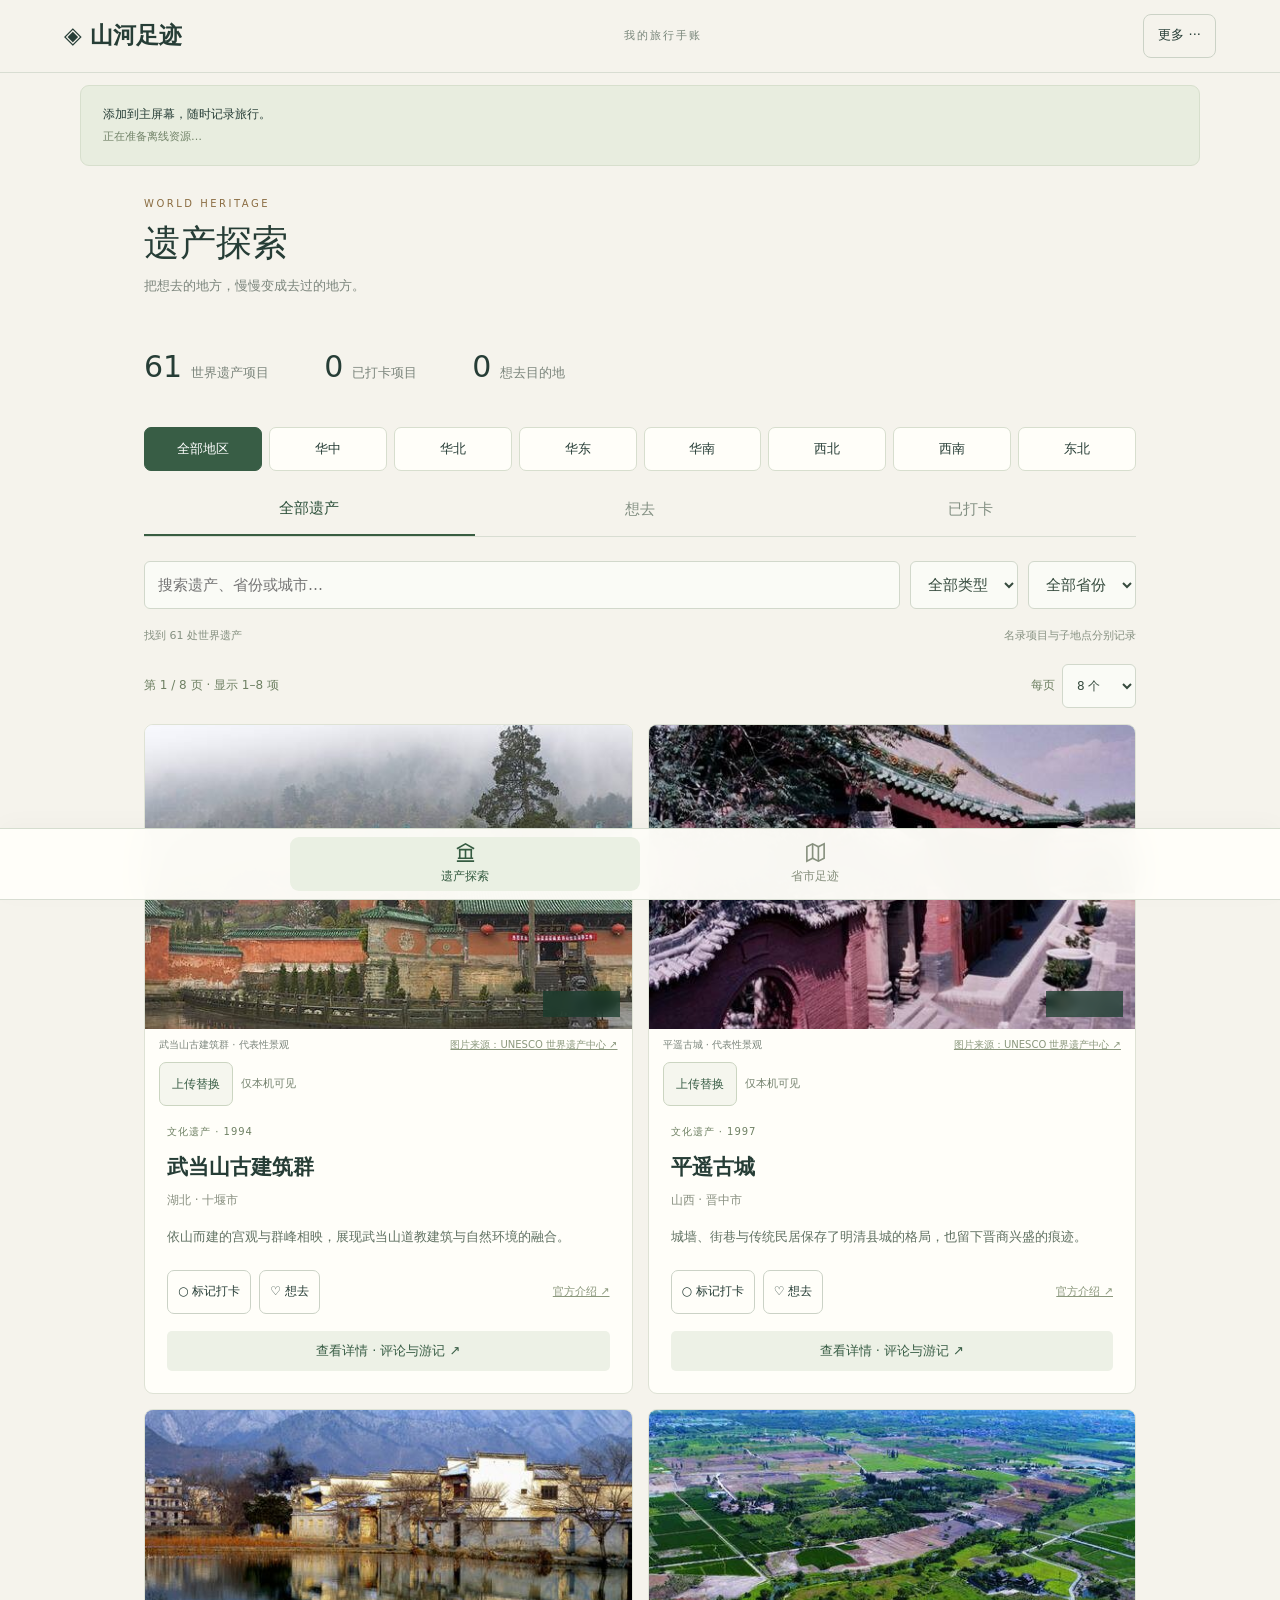
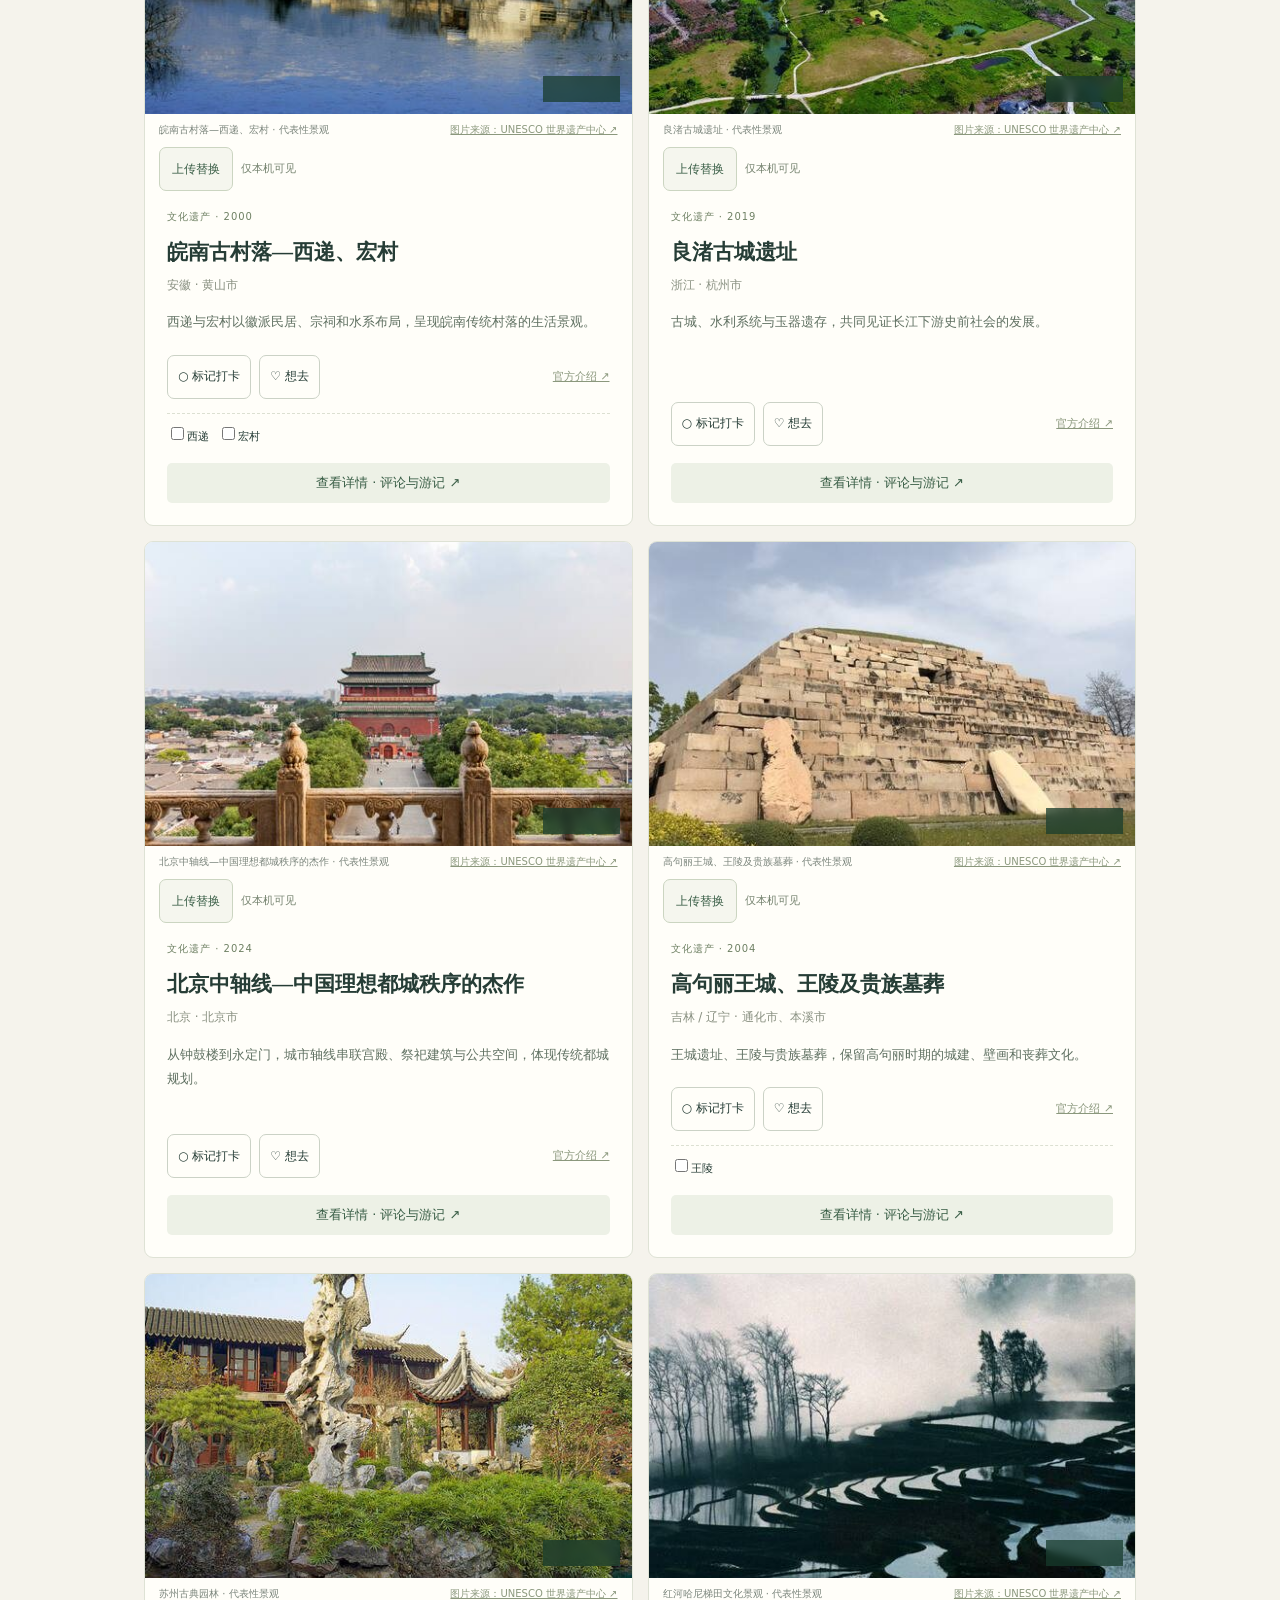
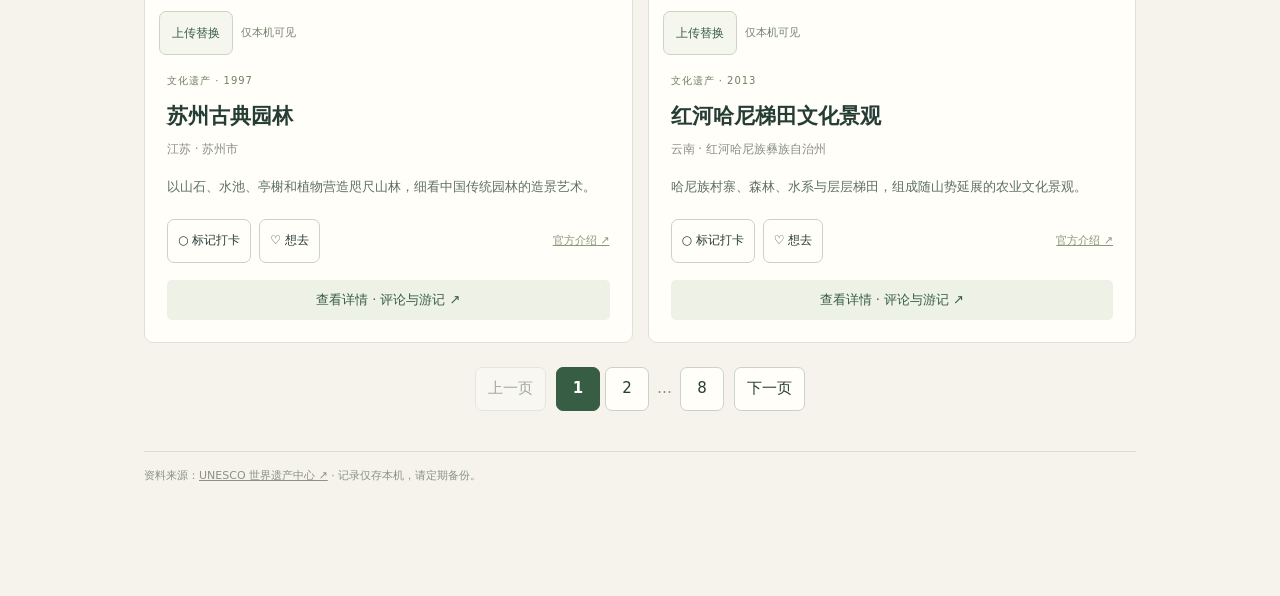
==== index.html @ c89f5875 "Add private province and city photo albums with backup support" ====
<!doctype html><html lang="zh-CN"><meta charset="utf-8"><meta name="viewport" content="width=device-width,initial-scale=1,viewport-fit=cover"><title>遗产探索 · 山河足迹</title><meta name="theme-color" content="#263d36"><meta name="apple-mobile-web-app-capable" content="yes"><meta name="apple-mobile-web-app-status-bar-style" content="default"><meta name="apple-mobile-web-app-title" content="山河足迹"><link rel="manifest" href="manifest.webmanifest"><link rel="apple-touch-icon" href="icons-apple-touch-icon.png"><link rel="stylesheet" href="style.css"><link rel="stylesheet" href="photos.css"><link rel="stylesheet" href="journal.css"><link rel="stylesheet" href="mobile.css"><link rel="stylesheet" href="responsive.css"><link rel="stylesheet" href="shell.css"><link rel="stylesheet" href="visit-photos.css"><body>
<header><a class="brand" href="./">◈ 山河足迹</a><span>我的旅行手账</span><details id="app-more"><summary aria-label="更多功能">更多 ···</summary><div class="more-menu"><button id="export" type="button">备份</button><label class="import">恢复<input id="import" type="file" accept="application/json" hidden></label><button id="install-help" type="button">使用说明</button></div></details></header>
<main>
<section id="heritage-page" class="app-page" aria-labelledby="heritage-title">
<div class="page-heading"><span class="eyebrow">WORLD HERITAGE</span><h1 id="heritage-title">遗产探索</h1><p>把想去的地方，慢慢变成去过的地方。</p></div>
<div class="stats" id="stats"></div>
<section class="heritage-browser" aria-label="世界遗产查询"><div id="regions" class="region-picker" role="group" aria-label="遗产地区"></div>
<article><nav id="heritage-modes" aria-label="遗产记录类型"><button class="tab active" data-mode="all">全部遗产</button><button class="tab" data-mode="todo">想去</button><button class="tab" data-mode="done">已打卡</button></nav>
<div id="filters"><input id="search" placeholder="搜索遗产、省份或城市…" aria-label="搜索"><select id="type" aria-label="遗产类型"><option value="">全部类型</option><option>文化遗产</option><option>自然遗产</option><option>双重遗产</option></select><select id="province" aria-label="省份"><option value="">全部省份</option></select></div>
<div id="heritage-location" class="heritage-location" hidden><span id="heritage-location-label"></span><button id="clear-location" type="button">清除城市条件</button></div>
<div class="result-head"><span id="count"></span><span>名录项目与子地点分别记录</span></div>
<div id="result-start" class="result-toolbar" tabindex="-1"><span id="page-range" role="status" aria-live="polite"></span><label for="page-size">每页 <select id="page-size" aria-label="每页遗产数量"><option value="8">8 个</option><option value="16">16 个</option><option value="32">32 个</option></select></label></div><div id="results"></div><div id="pagination" class="result-pagination" role="navigation" aria-label="遗产列表分页" hidden></div>
</article></section></section>
<section id="visits-page" class="app-page" aria-labelledby="visits-title" hidden>
<div class="page-heading"><span class="eyebrow">MY FOOTPRINTS</span><h1 id="visits-title">省市足迹</h1><p>每一次抵达，都值得记下来。</p></div>
<div id="visit-summary" class="visit-summary" role="status" aria-live="polite" aria-atomic="true"></div>
<section class="visit-browser" aria-label="省市到访记录">
<h2 class="section-label">按地区查看</h2><div id="visit-regions" class="region-picker" role="group" aria-label="到访记录地区"></div>
<div class="visit-filter-row"><label for="visit-status">到访状态</label><select id="visit-status"><option value="all">全部记录</option><option value="visited">已到访</option><option value="unvisited">未到访</option></select></div>
<p class="visit-instruction">勾选记录到访，点击名称记录日期、备注和照片。省份与下级分别记录。</p>
<div id="provinces"></div>
</section></section>
<footer>资料来源：<a href="https://whc.unesco.org/en/statesparties/cn" target="_blank" rel="noopener">UNESCO 世界遗产中心 ↗</a> · 记录仅存本机，请定期备份。</footer>
</main>
<nav id="app-navigation" class="app-navigation" aria-label="主导航"><button type="button" data-app-page="heritage" aria-controls="heritage-page" aria-current="page"><svg viewBox="0 0 24 24" fill="none" stroke="currentColor" stroke-width="1.7" aria-hidden="true"><path d="m3 8 9-5 9 5M3 21h18M5 9h14M6 10v8m6-8v8m6-8v8M4 18h16"/></svg><span>遗产探索</span></button><button type="button" data-app-page="visits" aria-controls="visits-page"><svg viewBox="0 0 24 24" fill="none" stroke="currentColor" stroke-width="1.7" aria-hidden="true"><path d="m3 6 6-3 6 3 6-3v15l-6 3-6-3-6 3V6Z"/><path d="M9 3v15m6-12v15"/></svg><span>省市足迹</span></button></nav>
<div id="toast" role="status"></div>
<dialog id="visit-dialog" aria-labelledby="visit-editor-title"><div class="visit-editor-top"><span>省市到访记录</span><button id="visit-editor-close" type="button" aria-label="关闭到访记录">✕</button></div>
<div class="visit-editor-identity"><h2 id="visit-editor-title"></h2><p id="visit-editor-status"></p></div>
<div class="visit-editor-tabs" role="tablist" aria-label="省市记录详情"><button id="visit-tab-record" type="button" role="tab" data-visit-tab="record" aria-controls="visit-record-panel" aria-selected="true">日期与备注</button><button id="visit-tab-album" type="button" role="tab" data-visit-tab="album" aria-controls="visit-album-panel" aria-selected="false" tabindex="-1">照片 <span id="visit-album-count">0</span></button></div>
<section id="visit-record-panel" role="tabpanel" aria-labelledby="visit-tab-record"><form id="visit-editor-form"><label for="visit-date">到访日期 <span>选填，可记录最近一次到访</span></label><input id="visit-date" type="date"><label for="visit-note">简短备注 <span>选填，最多500字</span></label><textarea id="visit-note" maxlength="500" rows="5" placeholder="例如：国庆自驾，沿江散步的一天。"></textarea><p class="visit-editor-help">保存日期和备注不会改变到访勾选状态。取消勾选也会保留这些内容及照片。</p><div class="visit-editor-actions"><button id="visit-editor-heritage" type="button">查看当地遗产 ↗</button><button class="primary" type="submit">保存日期与备注</button></div></form></section>
<section id="visit-album-panel" role="tabpanel" aria-labelledby="visit-tab-album" hidden><div class="visit-album-intro"><p>把这座城的风景，留在自己的相册里。</p><button id="visit-photo-add" type="button"><span aria-hidden="true">＋</span> 添加照片</button><input id="visit-photo-files" type="file" accept="image/jpeg,image/png,image/webp,image/heic,image/heif" multiple hidden><p class="visit-album-help">每次最多6张，每张8MB以内。照片会压缩保存，仅本机可见。</p></div>
<form id="visit-photo-form" hidden><div class="visit-selection-heading"><strong id="visit-selection-count"></strong><button id="visit-photo-cancel" type="button">取消选择</button></div><div id="visit-photo-previews" class="visit-photo-grid"></div><label for="visit-photo-caption">这组照片的说明 <span>选填，保存后也可逐张修改</span></label><textarea id="visit-photo-caption" rows="2" maxlength="500" placeholder="例如：沿江散步时看到的晚霞。"></textarea><button class="primary" id="visit-photo-save" type="submit">保存照片</button></form>
<p id="visit-photo-status" role="status" aria-live="polite"></p><button id="visit-photo-retry" type="button" hidden>重新读取照片</button><div id="visit-photo-gallery" class="visit-photo-grid"></div><p class="visit-album-backup">照片随完整备份迁移，可在右上角“更多”中备份。</p></section></dialog>
<dialog id="visit-photo-viewer" aria-labelledby="visit-photo-viewer-title"><div class="visit-editor-top"><span id="visit-photo-viewer-title">省市照片</span><button id="visit-photo-viewer-close" type="button" aria-label="关闭省市照片">✕</button></div><img id="visit-photo-full" alt=""><form id="visit-photo-caption-form"><p id="visit-photo-saved-date"></p><label for="visit-photo-edit-caption">照片说明 <span>选填，最多500字</span></label><textarea id="visit-photo-edit-caption" rows="3" maxlength="500"></textarea><div class="visit-editor-actions"><button id="visit-photo-delete" class="visit-photo-delete" type="button">删除照片</button><button type="submit" class="primary">保存说明</button></div></form><div id="visit-photo-delete-confirm" role="alert" hidden><p>删除这张照片？此操作无法撤销。</p><div><button id="visit-photo-delete-cancel" type="button">保留照片</button><button id="visit-photo-delete-confirm-button" type="button" class="visit-photo-delete">确认删除</button></div></div></dialog>
<dialog id="photo-dialog" aria-labelledby="photo-title"><button id="photo-close" aria-label="关闭大图">✕</button><img id="photo-full" alt=""><div class="photo-detail"><div id="photo-caption"></div><h2 id="photo-title"></h2><p id="photo-intro"></p><a id="photo-credit" target="_blank" rel="noopener"></a><div id="photo-cover-tools"></div><p class="photo-note">照片展示遗产的代表性地点，系列遗产不代表所有组成部分。</p></div></dialog><script src="data.js"></script><script src="intros.js"></script><script src="photos.js"></script><script src="divisions.js"></script><script src="visit-model.js"></script><script src="visits.js"></script><script src="app.js"></script><script src="mobile-store.js"></script><script src="journal.js"></script><script src="mobile.js"></script><script src="covers.js"></script><script src="shell.js"></script><script src="visit-photos.js"></script></body></html>
---- style.css ----
*{box-sizing:border-box}body{margin:0;background:#f5f3ec;color:#263d36;font:15px/1.65 system-ui,"Microsoft Yahei",sans-serif}button,input,select{font:inherit}button,a,label{ -webkit-tap-highlight-color:transparent}button{cursor:pointer}header{display:flex;align-items:center;gap:24px;padding:23px 5%;border-bottom:1px solid #d8ddd2}.brand{font-size:23px;font-weight:750;color:inherit;text-decoration:none}header>span{font-size:11px;letter-spacing:2px;color:#78867a;margin-right:auto}button,.import{border:1px solid #cbd2c6;border-radius:7px;background:transparent;padding:8px 15px;color:inherit;cursor:pointer}main{max-width:1440px;margin:auto;padding:55px 5% 25px}.eyebrow{font-size:12px;letter-spacing:3px;color:#8a6c41}h1{font-family:Georgia,"Songti SC",SimSun,serif;font-size:56px;line-height:1.22;font-weight:500;margin:18px 0}h1 em{font-style:normal;color:#899b78}.intro{color:#748078}.stats{display:flex;gap:55px;padding:24px 0 35px}.stat b{font-size:30px;font-weight:500;margin-right:9px}.stat span{color:#7b857c;font-size:13px}.workspace{display:grid;grid-template-columns:205px 1fr;border-top:1px solid #cbd2c6;gap:36px}aside{padding-top:22px}h3{font-size:13px;letter-spacing:1px}aside p{font-size:11px;color:#7b857c}aside button{display:block;width:100%;text-align:left;border:0;margin:3px 0}aside button.active{background:#e1e8da;color:#35583d;font-weight:600}hr{border:0;border-top:1px solid #d8ddd2;margin:22px 0}#provinces{display:grid;grid-template-columns:repeat(3,minmax(0,1fr));gap:6px}#provinces label{display:flex;align-items:center;gap:4px;min-height:34px;min-width:0;padding:7px 4px;font-size:12px;line-height:20px;white-space:nowrap;background:#ebece3;border-radius:4px;cursor:pointer}#provinces input[type=checkbox]{flex:0 0 14px;width:14px;height:14px;margin:0}#provinces label:focus-within{outline:2px solid #446647;outline-offset:2px}input[type=checkbox]{accent-color:#446647}nav{display:flex;gap:25px;border-bottom:1px solid #d8ddd2}nav button{border:0;border-radius:0;padding:23px 0 17px;color:#839083}nav button.active{color:#2c503a;border-bottom:2px solid #395d42}#filters{display:flex;gap:10px;margin:24px 0 15px}#search{min-width:100px;flex:1}input:not([type=checkbox]),select{border:1px solid #d1d8cb;background:#fafbf6;border-radius:6px;padding:11px 13px;color:#364b3e}select{max-width:160px}.result-head{display:flex;justify-content:space-between;color:#859080;font-size:11px;margin:18px 0}#results{display:grid;grid-template-columns:repeat(2,minmax(0,1fr));gap:15px}.card{background:#fffef9;border:1px solid #dee2d5;border-radius:9px;padding:22px;display:flex;flex-direction:column;min-height:225px}.card h2{font-family:Georgia,"Songti SC",SimSun,serif;font-size:21px;line-height:1.5;font-weight:600;margin:12px 0 7px}.tag{font-size:10px;letter-spacing:1px;color:#6e8063}.card p{font-size:12px;color:#899081;margin:0 0 15px}.card .actions{margin-top:auto;display:flex;align-items:center;gap:8px}.card button{font-size:12px;padding:5px 10px}.card button.on{background:#385d45;color:white;border-color:#385d45}.card a{margin-left:auto;font-size:11px;color:#8b987d}.components{border-top:1px dashed #dce0d2;padding-top:10px;margin-top:14px;display:flex;flex-wrap:wrap;gap:9px;font-size:11px}.notes{grid-column:1/-1;background:#fffef9;padding:25px;border-radius:8px}.notes h2{font-size:20px}.notes li{margin-bottom:12px}.empty{padding:50px;grid-column:1/-1;color:#7b857c;text-align:center}footer{margin-top:40px;padding-top:15px;border-top:1px solid #d8ddd2;color:#8a9386;font-size:11px}footer a{color:inherit}#toast{position:fixed;bottom:25px;left:50%;transform:translateX(-50%);background:#294b37;color:white;border-radius:7px;padding:10px 22px;display:none}@media(max-width:850px){main{padding-top:30px}.workspace{grid-template-columns:1fr;gap:10px}aside{padding-top:10px}#regions{display:flex;overflow:auto}aside button{width:auto;white-space:nowrap}aside hr,aside h3,aside p,#provinces{display:none}h1{font-size:43px}.stats{gap:20px}header{gap:10px}header>span{display:none}.brand{margin-right:auto}nav{gap:20px}#filters{flex-wrap:wrap}#search{flex-basis:100%}#results{grid-template-columns:1fr}.stat b{font-size:25px}}
---- photos.css ----
.card{overflow:hidden}.heritage-photo{margin:-22px -22px 18px}.card .photo-open{display:block;position:relative;width:100%;padding:0;border:0;border-radius:0;background:#e0e5d9;overflow:hidden;aspect-ratio:8/5}.photo-open img{display:block;width:100%;height:100%;object-fit:cover;transition:transform .3s ease}.photo-open:hover img{transform:scale(1.035)}.photo-open:focus-visible{outline:3px solid #35583d;outline-offset:-4px}.photo-hint{position:absolute;right:12px;bottom:12px;background:#183b2cbb;color:#fff;padding:4px 10px;border-radius:5px;font-size:11px;backdrop-filter:blur(4px)}.heritage-photo figcaption{padding:8px 14px 0;display:flex;flex-wrap:wrap;gap:3px 10px;font-size:10px;color:#7b857c;line-height:1.5}.heritage-photo figcaption>span{flex:1}.heritage-photo figcaption a{margin-left:0;font-size:10px}.card p.heritage-intro{color:#5f7061;font-size:13px;line-height:1.9;margin:0 0 20px}.photo-unavailable{color:#5f7061;font-size:13px}.photo-unavailable[hidden]{display:none}#photo-dialog{padding:0;border:0;border-radius:12px;max-width:950px;width:calc(100% - 32px);max-height:90vh;background:#fffef9;color:#263d36;box-shadow:0 20px 80px #0005;overflow:auto}#photo-dialog::backdrop{background:#10251fbd;backdrop-filter:blur(4px)}#photo-close{position:absolute;right:14px;top:14px;z-index:1;background:#fffef9ee;border:0;border-radius:50%;width:38px;height:38px;padding:0;color:#263d36}#photo-full{display:block;width:100%;max-height:62vh;object-fit:contain;background:#192b24}.photo-detail{padding:22px 28px}.photo-detail h2{font-size:25px;margin:6px 0 10px}.photo-detail p{font-size:14px;line-height:1.9}.photo-detail #photo-caption{font-size:12px;color:#84917f}.photo-detail a{font-size:12px;color:#59794c}.photo-detail p.photo-note{font-size:11px;color:#84917f;margin-bottom:0}@media(prefers-reduced-motion:reduce){.photo-open img{transition:none}}@media(max-width:600px){.photo-detail{padding:18px}.photo-detail h2{font-size:21px}.heritage-photo figcaption{font-size:10px}}
.cover-tools{display:flex;align-items:center;flex-wrap:wrap;gap:8px;padding:10px 14px 0}.cover-tools button{min-height:44px;padding:8px 12px;font-size:12px;line-height:1.5;border:1px solid #cbd5c1;border-radius:7px;background:#f5f6ee;color:#385d45}.cover-tools button:disabled{opacity:.55;cursor:wait}.cover-tools>span,.cover-personal-note{font-size:11px;color:#73816d}.travel-cover-block{min-width:0}.travel-cover-block .cover-tools,#photo-cover-tools .cover-tools{padding-left:0;padding-right:0}.travel-cover-block .travel-cover{display:block}.cover-tools button:focus-visible{outline:2px solid #385d45;outline-offset:2px}
---- journal.css ----
.card h2 a{font:inherit;color:inherit;text-decoration:none}.card h2 a:hover{text-decoration:underline;text-underline-offset:5px}.card .detail-open{display:block;text-align:center;color:#385d45;background:#edf1e6;border-radius:5px;padding:9px;margin:17px 0 0;font-size:13px;text-decoration:none}#travel-dialog{width:min(1080px,calc(100% - 28px));max-height:94vh;padding:0;border:1px solid #dce2d5;border-radius:12px;background:#f5f3ec;color:#263d36;overflow:auto}#travel-dialog::backdrop{background:#122b22bf;backdrop-filter:blur(4px)}.travel-top{display:flex;align-items:center;justify-content:space-between;padding:16px 25px;background:#fffef9;position:sticky;top:0;z-index:2;border-bottom:1px solid #dce2d5;font-size:12px}.travel-top button{font-size:12px}#travel-heading{display:grid;grid-template-columns:260px 1fr;gap:28px;padding:28px}.travel-cover{width:100%;height:210px;object-fit:cover;border-radius:8px}#travel-heading h2{font:600 28px/1.5 Georgia,SimSun,serif;margin:8px 0}#travel-heading p{font-size:14px}#travel-heading a{color:#7b8b70;font-size:11px}.travel-tabs{display:flex;gap:25px;margin:0 28px;border-bottom:1px solid #cbd2c6}.travel-tabs button{border:0;border-radius:0;padding:12px 5px}.travel-tabs .active{border-bottom:2px solid #385d45;font-weight:600}#travel-status,#travel-retry{margin:15px 28px;font-size:12px;color:#697961}.travel-panel{padding:0 28px 28px}.travel-panel[hidden]{display:none}.travel-panel form{background:#fffef9;border:1px solid #dce2d5;border-radius:8px;padding:22px}.travel-panel label{display:block;font-size:14px;margin-bottom:8px;font-weight:600}.travel-panel textarea,.travel-panel input:not([type=checkbox]){width:100%;border:1px solid #cbd2c6;background:#fafbf6;padding:12px;border-radius:6px;color:#263d36;font:inherit;margin-bottom:14px}.travel-panel textarea{min-height:115px;resize:vertical}#journal-body-input{min-height:280px;line-height:1.9}.form-bottom{display:flex;flex-wrap:wrap;gap:12px;align-items:center}.form-bottom span{font-size:11px;color:#859080;margin-right:auto}.primary{background:#385d45;color:white;border-color:#385d45}button:disabled{opacity:.6;cursor:wait}.travel-panel>h3{font-size:16px;margin-top:25px}.travel-entry{padding:20px;background:#fffef9;border:1px solid #dce2d5;border-radius:8px;margin:12px 0}.travel-entry time{font-size:11px;color:#859080}.travel-entry h3{font-size:18px}.preserve-lines{white-space:pre-wrap;overflow-wrap:anywhere;line-height:1.9;font-size:14px}.field-help,.travel-empty,.travel-private{font-size:12px;color:#859080}.travel-private{margin:0 28px 20px}#travel-gallery{display:grid;grid-template-columns:repeat(3,minmax(0,1fr));gap:15px}#travel-gallery figure{margin:0;background:#fffef9;border-radius:7px;overflow:hidden}#travel-gallery button{width:100%;padding:0;border:0;display:block}#travel-gallery img{display:block;width:100%;height:210px;object-fit:cover}#travel-gallery figcaption{padding:10px;font-size:12px;overflow-wrap:anywhere}#photo-preview{display:flex;gap:8px;flex-wrap:wrap;margin-bottom:12px}#photo-preview img{width:90px;height:75px;object-fit:cover;border-radius:5px}#upload-status{font-size:12px;color:#697961}.travel-empty{grid-column:1/-1;padding:20px;text-align:center}@media(max-width:650px){#travel-heading{grid-template-columns:1fr;padding:18px;gap:12px}.travel-cover{height:180px}#travel-heading h2{font-size:23px}.travel-top{padding:12px 18px}.travel-tabs{margin:0 18px}.travel-panel{padding:0 18px 18px}.travel-panel form{padding:15px}#travel-status{margin:14px 18px}#travel-gallery{grid-template-columns:repeat(2,minmax(0,1fr))}#travel-gallery img{height:150px}.travel-private{margin:0 18px 20px}}
---- mobile.css ----
html{padding:env(safe-area-inset-top) env(safe-area-inset-right) env(safe-area-inset-bottom) env(safe-area-inset-left);-webkit-text-size-adjust:100%}body{overscroll-behavior-y:none}button,.import,select,input{touch-action:manipulation}button,.import{min-height:44px}header{gap:10px;padding:14px 5%}.install-card{display:flex;gap:16px;justify-content:space-between;align-items:center;max-width:1296px;margin:16px auto 0;padding:16px 22px;background:#e8eddf;border:1px solid #d7dfcd;border-radius:9px;font-size:12px}.install-card p{margin:5px 0}.install-card button{white-space:nowrap;font-size:12px}.install-card #mobile-cache-status{font-size:11px;color:#718368}#mobile-provinces-toggle{display:none}#mobile-help{width:min(540px,calc(100% - 30px));max-height:86dvh;padding:24px;border:0;border-radius:12px;background:#fffef9;color:#263d36}#mobile-help::backdrop{background:#18352cbb}#help-close{float:right;border:0}#mobile-help p,#mobile-help li{font-size:14px;line-height:1.9}#mobile-help li{margin:12px 0}#mobile-help h2{font-size:23px}#mobile-help h3{font-size:16px}.travel-panel textarea,.travel-panel input:not([type=checkbox]){font-size:16px}#travel-dialog,#photo-dialog{max-height:calc(100dvh - env(safe-area-inset-top) - env(safe-area-inset-bottom) - 16px)}#toast{max-width:90%;font-size:13px;text-align:center;bottom:calc(20px + env(safe-area-inset-bottom));z-index:5}@media(max-width:850px){.install-card{margin:12px 5% 0;padding:12px;gap:8px;align-items:flex-start}.brand{font-size:20px}header .import,header button{padding:7px 11px;font-size:13px}main{padding-top:25px}h1{font-size:38px}#search,select{font-size:16px;min-height:46px}.stats{justify-content:space-between;gap:8px}.stat b{font-size:26px}.stat span{font-size:11px}.workspace{min-width:0}article{min-width:0}nav{gap:22px}#regions button{padding:9px 12px}#regions{padding-bottom:8px}aside{display:flex;flex-direction:column}#mobile-provinces-toggle{display:block;width:auto;align-self:flex-start;font-size:12px;margin:2px 0 12px;border:1px solid #d1d8cb}.show-provinces #provinces{display:grid;grid-template-columns:repeat(4,minmax(0,1fr));gap:8px;padding-bottom:15px}#provinces label{min-height:40px;padding:9px 6px;gap:6px}.card .actions{flex-wrap:wrap;gap:10px}.card .actions button{padding:8px 12px}.card .detail-open{padding:12px;margin-top:14px}.card h2{font-size:23px}.result-head>span:last-child{max-width:48%;text-align:right}.travel-top{gap:10px}.travel-top button{white-space:nowrap}.travel-tabs{gap:30px}.travel-panel form{padding:16px}#travel-files{padding:9px}#travel-gallery img{height:145px}#journal-body-input{min-height:240px}.photo-detail{padding-bottom:calc(20px + env(safe-area-inset-bottom))}}@media(max-width:360px){header{padding:10px 4%}.brand{font-size:18px}.install-card{display:block}.install-card button{margin-top:7px}.stats .stat span{display:block}.show-provinces #provinces{grid-template-columns:repeat(3,minmax(0,1fr))}}
---- responsive.css ----
[hidden]{display:none!important}html{-webkit-text-size-adjust:100%}body{overflow-wrap:break-word}header .import{display:inline-flex;align-items:center;justify-content:center}.install-copy{min-width:0}.install-actions{display:flex;align-items:center;gap:6px;flex-shrink:0}.install-card p{margin:3px 0}
@media(max-width:850px){
 html{padding:0 env(safe-area-inset-right) 0 env(safe-area-inset-left)}body{padding-bottom:env(safe-area-inset-bottom)}
 header{position:sticky;top:0;z-index:10;display:grid;grid-template-columns:minmax(0,1fr) auto auto;gap:8px;align-items:center;padding:calc(10px + env(safe-area-inset-top)) 16px 10px;background:#f5f3ecf5;backdrop-filter:blur(14px)}
 header>span{display:none}.brand{font-size:21px;line-height:1.3;margin:0;white-space:nowrap;letter-spacing:1px}header button,header .import{font-size:13px;padding:8px 12px;min-width:54px;min-height:44px;line-height:1.4}
 .install-card{display:flex;margin:10px 16px 0;padding:10px 12px;gap:10px;align-items:center;border-radius:8px}.install-instruction{font-size:12px;line-height:1.6}.install-card button{padding:7px 10px}#mobile-cache-status{font-size:11px;line-height:1.6;color:#526a4c;overflow-wrap:anywhere}
 main{padding:20px 16px 24px;max-width:680px}.eyebrow{display:none}h1{font-size:clamp(23px,6.2vw,31px);line-height:1.35;margin:0 0 7px;letter-spacing:1px}h1 br{display:none}.intro{font-size:12px;line-height:1.8;color:#748078}
 .stats{display:grid;grid-template-columns:repeat(3,minmax(0,1fr));gap:8px;padding:16px 0 18px}.stat{padding:11px 8px;background:#ebece3;border-radius:8px;text-align:center}.stat b{display:block;font-size:26px;line-height:1.2;margin:0 0 4px;font-variant-numeric:tabular-nums}.stat span{display:block;font-size:11px;line-height:1.4;white-space:nowrap}
 .workspace{display:block;min-width:0;border-top:0}aside{display:flex;flex-direction:column;padding-top:0;min-width:0}aside hr,aside h3,aside p{display:none}
 #regions{display:grid;grid-template-columns:repeat(4,minmax(0,1fr));gap:6px;overflow:visible;padding:0;margin:0}#regions button{width:100%;min-width:0;min-height:44px;margin:0;padding:8px 4px;border:1px solid #d7dece;border-radius:7px;text-align:center;font-size:13px;background:#fffef9;white-space:nowrap}#regions button.active{background:#385d45;border-color:#385d45;color:#fff}
 #mobile-provinces-toggle{display:block;width:100%;align-self:stretch;min-height:44px;text-align:center;font-size:12px;margin:8px 0 10px;border:1px dashed #cbd5c1;border-radius:7px;color:#65785e}#provinces{display:none}.show-provinces #provinces{display:grid;grid-template-columns:repeat(4,minmax(0,1fr));gap:6px;padding:8px 0}#provinces label{min-height:44px;justify-content:flex-start;gap:6px;padding:8px 5px;font-size:12px}#provinces input[type=checkbox]{width:18px;height:18px;flex-basis:18px}
 article{min-width:0}article>nav{display:grid;grid-template-columns:repeat(3,minmax(0,1fr));gap:0;align-items:stretch;border-bottom:1px solid #cbd2c6}article>nav button{padding:13px 3px 12px;min-width:0;min-height:48px;white-space:nowrap;font-size:13px;line-height:1.5}
 #filters{display:grid;grid-template-columns:repeat(2,minmax(0,1fr));gap:8px;margin:16px 0 10px}#search{grid-column:1/-1;width:100%;min-width:0;max-width:none}#filters select{width:100%;min-width:0;max-width:none}#search,#filters select{font-size:16px;min-height:48px;padding:11px 12px;line-height:1.5;border-radius:8px}
 .result-head{margin:14px 0 12px;gap:12px;align-items:center;font-size:11px;line-height:1.6}.result-head>span:last-child{max-width:52%;text-align:right}#results{grid-template-columns:minmax(0,1fr);gap:16px}
 .card{padding:16px;min-width:0;border-radius:12px}.heritage-photo{margin:-16px -16px 14px}.card .photo-open{aspect-ratio:16/10}.heritage-photo figcaption{display:flex;flex-direction:column;align-items:flex-start;gap:3px;padding:8px 14px 0;overflow-wrap:anywhere}.heritage-photo figcaption a{margin:0;line-height:1.6}.card h2{font-size:21px;line-height:1.55;margin:9px 0 7px;overflow-wrap:anywhere}.card p{line-height:1.7}.card p.heritage-intro{font-size:13px;line-height:1.9;margin-bottom:16px}
 .card .actions{display:grid;grid-template-columns:repeat(2,minmax(0,1fr));gap:8px;align-items:center}.card .actions button{min-width:0;width:100%;font-size:14px;min-height:44px;padding:9px 6px}.card .actions>a{grid-column:1/-1;justify-self:end;font-size:12px;line-height:44px;min-height:44px;margin:0}.card .detail-open{min-height:48px;display:flex;align-items:center;justify-content:center;width:100%;margin:12px 0 0;padding:12px 8px;font-size:14px;line-height:1.6;background:#385d45;color:white;border-radius:7px}
 .components{gap:7px}.components label{display:inline-flex;align-items:center;gap:6px;min-height:44px;padding:6px 9px;border-radius:5px;background:#f0f2e9;font-size:12px;line-height:1.6}.components input[type=checkbox]{width:18px;height:18px;margin:0;flex:0 0 18px}.notes{padding:18px;min-width:0;font-size:13px;line-height:1.9;overflow-wrap:anywhere}.notes ul{padding-left:20px}footer{font-size:11px;line-height:1.9;margin-top:28px;padding-top:16px}
 #travel-dialog,#photo-dialog{position:fixed;inset:0 auto auto 0;width:100%;max-width:100%;height:100vh;height:var(--mobile-dialog-height,100dvh);max-height:100vh;max-height:var(--mobile-dialog-height,100dvh);margin:0;border:0;border-radius:0;padding:0;overscroll-behavior:contain;scroll-padding-top:calc(132px + env(safe-area-inset-top));scroll-padding-bottom:calc(24px + env(safe-area-inset-bottom))}
 .travel-top{position:sticky;top:0;z-index:4;height:calc(64px + env(safe-area-inset-top));padding:calc(10px + env(safe-area-inset-top)) 16px 10px;gap:8px;background:#fffef9}.travel-top>span{font-size:11px;min-width:0}.travel-top button{white-space:nowrap;padding:8px 12px;min-height:44px;font-size:13px;flex-shrink:0}
 #travel-heading{grid-template-columns:minmax(0,1fr);padding:16px;gap:12px}.travel-cover{width:100%;height:190px;border-radius:8px}#travel-heading .eyebrow{display:block;font-size:11px;letter-spacing:1px}#travel-heading h2{font-size:23px;line-height:1.5;overflow-wrap:anywhere;margin:7px 0 8px}#travel-heading p{font-size:13px;line-height:1.85;margin:5px 0}
 .travel-tabs{position:sticky;top:calc(64px + env(safe-area-inset-top));z-index:3;display:grid;grid-template-columns:repeat(3,minmax(0,1fr));margin:0;padding:0 16px;gap:8px;background:#f5f3ec}.travel-tabs button{padding:13px 4px;min-height:50px;text-align:center;font-size:15px}#travel-status,#travel-retry{margin:12px 16px;font-size:12px;line-height:1.8;overflow-wrap:anywhere}
 .travel-panel{padding:0 16px 20px;min-width:0}.travel-panel form{padding:14px;min-width:0;border-radius:10px}.travel-panel label{font-size:14px;margin-bottom:8px}.travel-panel input:not([type=checkbox]),.travel-panel textarea{width:100%;min-width:0;max-width:100%;font-size:16px;padding:11px 12px;border-radius:7px;scroll-margin-block:18px}.travel-panel textarea{min-height:150px;line-height:1.8}#journal-body-input{min-height:240px;line-height:1.9}
 .form-bottom{display:grid;grid-template-columns:repeat(2,minmax(0,1fr));gap:10px}.form-bottom span{grid-column:1/-1;margin:0;font-size:11px;line-height:1.7}.form-bottom button{min-width:0;min-height:48px;font-size:14px;padding:10px 5px}#comment-form .form-bottom button{grid-column:1/-1}#photo-form>button{width:100%;min-height:48px;font-size:14px}
 #travel-files{padding:8px;font-size:13px}.travel-panel input::file-selector-button{max-width:100%;font:inherit;border:0;border-radius:5px;background:#e6ebdd;color:#385d45;padding:10px;margin-right:8px;min-height:42px}#photo-preview{display:grid;grid-template-columns:repeat(3,minmax(0,1fr));gap:7px}#photo-preview img{width:100%;height:80px}#travel-gallery{grid-template-columns:repeat(2,minmax(0,1fr));gap:10px}#travel-gallery img{height:auto;aspect-ratio:1;object-fit:cover}#travel-gallery figcaption{padding:8px;font-size:12px;line-height:1.7}
 .travel-entry{padding:16px}.travel-entry h3{font-size:18px}.preserve-lines{font-size:14px;line-height:1.95}.travel-private{margin:0 16px;padding:0 0 calc(22px + env(safe-area-inset-bottom));font-size:11px}#photo-close{top:calc(12px + env(safe-area-inset-top));right:12px;min-height:44px;width:44px;height:44px;background:#fffef9f0}#photo-full{max-height:65vh;max-height:65dvh;margin-top:env(safe-area-inset-top)}.photo-detail{padding:20px 18px calc(24px + env(safe-area-inset-bottom))}.photo-detail h2{font-size:23px;line-height:1.5}
 #mobile-help{max-height:calc(var(--mobile-dialog-height,90dvh) - 32px);padding:20px}#mobile-help h2{font-size:22px;clear:both}#mobile-help ol{padding-left:22px}
}
@media(max-width:360px){header{gap:6px;padding-left:12px;padding-right:12px}.brand{font-size:18px;letter-spacing:0}header button,header .import{font-size:12px;min-width:48px;padding:8px}main{padding-right:12px;padding-left:12px}.install-card{margin-right:12px;margin-left:12px;padding:9px 10px;gap:5px}.install-card button{font-size:11px;padding:6px 8px}.install-actions{flex-direction:column;gap:4px}#regions{gap:5px}#regions button{font-size:12px}.show-provinces #provinces{grid-template-columns:repeat(3,minmax(0,1fr))}.stat{padding:10px 4px}.stat b{font-size:24px}.stat span{font-size:10px}article>nav button{font-size:12px}.card h2{font-size:20px}.travel-top>span{font-size:10px}}
@media(display-mode:standalone){.install-instruction{display:none}.install-card{padding-top:8px;padding-bottom:8px}}
@media(prefers-reduced-motion:reduce){*{scroll-behavior:auto!important}}
#provinces{display:block}#provinces .visit-help{display:block;font-size:11px;line-height:1.7;color:#7b857c;margin:0 0 10px}.province-visit{border-bottom:1px solid #dce2d5;padding:5px 0}.visit-heading{display:flex;justify-content:space-between;gap:8px;align-items:center}#provinces .visit-heading label{display:flex;align-items:center;gap:7px;min-height:44px;padding:4px;background:transparent;font-size:13px}.visit-heading button{font-size:11px;min-height:44px;padding:5px 7px;white-space:nowrap}.visit-children{display:grid;grid-template-columns:repeat(2,minmax(0,1fr));gap:5px;padding:6px 0 12px}#provinces .visit-children label{display:flex;gap:6px;align-items:center;min-height:44px;padding:6px;font-size:11px;line-height:1.6;overflow-wrap:anywhere;white-space:normal}#provinces input[type=checkbox]{flex:0 0 18px;width:18px;height:18px}@media(max-width:850px){#provinces{display:none}.show-provinces #provinces{display:block}.visit-children{grid-template-columns:repeat(2,minmax(0,1fr))}#provinces .visit-children label{font-size:12px}}

#provinces .visit-heading{gap:4px}#provinces .visit-check{flex:0 0 auto;padding:2px;min-width:22px}#provinces .visit-province-name{flex:1;min-width:0;text-align:left;font-size:13px;padding:7px 5px;border:0;border-radius:5px;color:#385d45;background:transparent}#provinces .visit-province-name.active{background:#385d45;color:#fff;font-weight:600}#provinces .visit-province-name:focus-visible{outline:2px solid #385d45;outline-offset:2px}

#provinces .visit-heading button{width:auto;margin:0}#provinces .visit-heading [data-expand-visits]{flex:0 0 auto}
.visit-summary{margin:14px 0 12px;padding:12px;border:1px solid #d5dece;border-radius:10px;background:#fffef9}.visit-summary-scope{display:flex;flex-wrap:wrap;justify-content:space-between;gap:4px 8px;font-size:11px;line-height:1.6;color:#385d45;margin-bottom:10px}.visit-summary-scope>span:last-child{color:#819079;font-size:10px}.visit-metrics{display:grid;grid-template-columns:repeat(2,minmax(0,1fr));gap:8px}.visit-metric{min-width:0;background:#eef1e7;border-radius:7px;padding:10px 8px}.visit-metric-label{display:block;font-size:11px;color:#62755e}.visit-metric-number{white-space:nowrap;line-height:1.4;margin:5px 0 8px;font-variant-numeric:tabular-nums}.visit-metric-number strong{font-size:27px;font-weight:600;color:#263d36}.visit-metric-number>span{font-size:11px;color:#788772}#visit-summary p{display:block;font-size:10px;line-height:1.7;margin:9px 0 0;color:#788772}.visit-total-note b{color:#385d45}.visit-summary progress,.visit-province-progress{display:block;width:100%;height:4px;border:0;border-radius:8px;overflow:hidden;background:#dce3d4;appearance:none;accent-color:#446b4f}.visit-summary progress::-webkit-progress-bar,.visit-province-progress::-webkit-progress-bar{background:#dce3d4;border-radius:8px}.visit-summary progress::-webkit-progress-value,.visit-province-progress::-webkit-progress-value{background:#446b4f;border-radius:8px}.visit-summary progress::-moz-progress-bar,.visit-province-progress::-moz-progress-bar{background:#446b4f;border-radius:8px}.visit-province-progress{height:3px;margin:1px 0 6px}.province-visit.is-visited .visit-check{color:#385d45}#provinces .visit-children label.is-visited{background:#dfead7;color:#294b31}@media(max-width:850px){.visit-summary{margin:9px 0 4px;padding:12px}.visit-summary-scope{font-size:12px}.visit-metric{padding:11px 12px}.visit-metric-label{font-size:12px}.visit-metric-number strong{font-size:29px}#visit-summary p{font-size:11px}}
.result-toolbar{display:flex;align-items:center;justify-content:space-between;gap:12px;margin:12px 0 16px;color:#6e8063;font-size:12px;scroll-margin-top:90px}.result-toolbar:focus{outline:0}.result-toolbar:focus-visible{outline:2px solid #446647;outline-offset:5px;border-radius:6px}.result-toolbar label{display:flex;align-items:center;gap:7px;white-space:nowrap}.result-toolbar select{padding:7px 10px;min-height:44px}.result-pagination{display:flex;align-items:center;justify-content:center;flex-wrap:wrap;gap:10px;margin:24px 0 12px}.result-pagination button{min-width:44px;min-height:44px;padding:8px 12px;background:#fffef9}.result-pagination button[aria-current=page]{background:#385d45;border-color:#385d45;color:#fff;font-weight:600}.result-pagination button:disabled{opacity:.4;cursor:default}.page-numbers{display:flex;align-items:center;justify-content:center;gap:5px}.page-gap{padding:0 3px;color:#859080}.result-pagination button:focus-visible{outline:2px solid #446647;outline-offset:3px}@media(max-width:850px){.result-toolbar{font-size:12px;gap:8px}.result-toolbar select{font-size:16px;max-width:90px}.result-pagination{display:grid;grid-template-columns:1fr 1fr;gap:10px}.result-pagination>button{width:100%}.result-pagination>.page-numbers{grid-column:1/-1;grid-row:1;gap:4px}.page-numbers button{min-width:40px;padding:8px}.page-gap{padding:0 2px}}
---- shell.css ----
/* The two pages keep their own controls and share the fixed app navigation. */
body{padding-bottom:calc(86px + env(safe-area-inset-bottom))}header{position:sticky;top:0;z-index:10;background:#f5f3ecf5;backdrop-filter:blur(14px)}header>.brand{margin-right:auto}header>span{margin-right:0}main{max-width:1120px;padding-top:30px}.app-page{min-width:0}.page-heading{margin-bottom:22px}.page-heading .eyebrow{display:block;font-size:10px;letter-spacing:2.5px;color:#8a6c41}.page-heading h1{font:500 36px/1.35 Georgia,"Songti SC",SimSun,serif;margin:7px 0;color:#263d36}.page-heading p{font-size:13px;color:#7b857c;margin:0}.section-label{font-size:13px;margin:0 0 10px;font-weight:500;color:#6e8063}.app-navigation{position:fixed;z-index:20;bottom:0;left:0;right:0;display:grid;grid-template-columns:repeat(2,minmax(0,1fr));gap:0;padding:8px max(16px,calc((100vw - 700px)/2)) calc(8px + env(safe-area-inset-bottom));border-top:1px solid #d5ddcf;background:#fffef9f7;backdrop-filter:blur(16px);box-shadow:0 -5px 24px #263d3606}.app-navigation button{display:flex;flex-direction:column;align-items:center;justify-content:center;gap:3px;min-height:54px;padding:4px 12px;border:0;border-radius:9px;color:#87907e;font-size:12px;font-weight:500}.app-navigation button[aria-current=page]{color:#355b41;background:#eaf0e3}.app-navigation svg{width:23px;height:23px}.app-navigation button:focus-visible{outline:2px solid #385d45;outline-offset:1px}#toast{z-index:50;bottom:calc(94px + env(safe-area-inset-bottom));max-width:90%;font-size:13px}
#app-more{position:relative;margin-left:auto}#app-more summary{list-style:none;cursor:pointer;border:1px solid #cbd2c6;border-radius:8px;padding:9px 14px;min-height:44px;font-size:13px;white-space:nowrap}#app-more summary::-webkit-details-marker{display:none}.more-menu{position:absolute;right:0;top:calc(100% + 7px);display:grid;min-width:160px;padding:7px;background:#fffef9;border:1px solid #d5ddcf;border-radius:10px;box-shadow:0 8px 30px #263d3618;z-index:30}.more-menu button,.more-menu .import{width:100%;margin:0;min-height:44px;text-align:left;justify-content:flex-start;border:0;font-size:14px;padding:10px 14px}.more-menu button:hover,.more-menu .import:hover{background:#eef1e7}.install-card{max-width:1120px;margin:12px auto 0}.install-actions:empty{display:none}
.region-picker{display:grid;grid-template-columns:repeat(8,minmax(0,1fr));gap:7px}.region-picker button,#regions button{width:100%;min-height:44px;margin:0;padding:8px 5px;border:1px solid #d7dece;border-radius:7px;background:#fffef9;font-size:13px;text-align:center;white-space:nowrap}.region-picker button.active,#regions button.active{background:#385d45;color:#fff;border-color:#385d45}.visit-filter-row{display:flex;align-items:center;justify-content:space-between;gap:12px;margin:16px 0 12px;font-size:13px;color:#6e8063}.visit-filter-row select{min-height:44px;min-width:150px}.visit-instruction{font-size:12px;line-height:1.8;color:#7b857c;margin:0 0 16px}#provinces{display:grid;grid-template-columns:repeat(2,minmax(0,1fr));gap:12px;align-items:start}.province-visit{min-width:0;border:1px solid #d9e0d1;border-radius:12px;padding:12px 14px;background:#fffef9}.province-visit.is-visited{border-color:#a8bea0}#provinces .visit-heading button{width:auto;margin:0}#provinces .visit-heading .visit-province-name{font-size:17px;font-weight:600;flex:1;min-width:0;text-align:left;color:#263d36}.visit-heading [data-expand-visits]{color:#6b805e;background:#f0f3e9;border:0;border-radius:6px;font-size:12px}.visit-province-progress{margin:7px 0 10px}#provinces .visit-check{display:flex;align-items:center;padding:0 4px 0 0;min-height:44px;min-width:23px;background:transparent;flex:0 0 auto}#provinces input[type=checkbox]{width:20px;height:20px;flex:0 0 20px}#provinces .visit-children{display:grid;grid-template-columns:1fr;gap:8px;padding:12px 0 0}.visit-child{min-width:0;border-radius:8px;background:#f3f4ec;padding:8px 10px;border:1px solid transparent}.visit-child.is-visited{background:#e8efdf;border-color:#d5e1ca}.visit-child-heading{display:flex;align-items:center;gap:4px}.visit-place-name{border:0;background:transparent;text-align:left;padding:7px 3px;min-height:44px;min-width:0;font-size:14px;overflow-wrap:anywhere;flex:1}.visit-row-actions{display:flex;align-items:center;justify-content:space-between;gap:8px}.visit-row-actions button{border:0;min-height:44px;font-size:12px;padding:7px 3px;color:#69825b;text-align:left}.visit-row-actions button:first-child{color:#849078}.visit-note-preview{display:flex;flex-wrap:wrap;gap:3px 8px;margin:2px 0 7px;font-size:12px;line-height:1.7;color:#708067;overflow-wrap:anywhere}.visit-note-preview time{flex-shrink:0;color:#476340}.visit-note-preview span{display:-webkit-box;-webkit-box-orient:vertical;-webkit-line-clamp:2;overflow:hidden;white-space:pre-wrap}.visit-child-empty{font-size:12px;color:#859080}.visit-summary{margin:0 0 22px;padding:18px}.visit-summary-scope{font-size:13px}.visit-metric{padding:14px 16px}.visit-metric-number strong{font-size:34px}.visit-metric-label{font-size:13px}#visit-summary p{font-size:12px}.heritage-browser>#regions{margin-bottom:12px}.heritage-browser article>nav{display:grid;grid-template-columns:repeat(3,minmax(0,1fr));gap:0}.heritage-browser article>nav button{min-height:48px;padding:13px 5px}.heritage-location{display:flex;justify-content:space-between;align-items:center;gap:8px;padding:8px 12px;background:#eaf0e3;border-radius:7px;font-size:12px;color:#42613e}.heritage-location button{font-size:12px;padding:6px 8px;min-height:40px;border:0}.heritage-browser #results{grid-template-columns:repeat(2,minmax(0,1fr))}
#visit-dialog{max-width:520px;width:calc(100% - 28px);padding:0;border:1px solid #d9e0d1;border-radius:15px;background:#fffef9;color:#263d36;max-height:calc(var(--mobile-dialog-height,100dvh) - 32px);overflow:auto}#visit-dialog::backdrop{background:#1d302a77}.visit-editor-top{display:flex;align-items:center;justify-content:space-between;padding:12px 20px;border-bottom:1px solid #e1e5d9;font-size:12px;color:#79876e}.visit-editor-top button{width:44px;height:44px;padding:0;border:0;font-size:18px}#visit-editor-form{padding:20px}#visit-editor-title{font-size:26px;line-height:1.4;margin:0 0 5px}#visit-editor-status{font-size:12px;color:#6f825f;margin:0 0 22px}#visit-editor-form>label{display:block;font-size:14px;margin:16px 0 8px}#visit-editor-form>label span{display:block;color:#8a9482;font-size:11px;margin-top:3px}#visit-editor-form input,#visit-editor-form textarea{display:block;width:100%;min-width:0;font:16px/1.65 system-ui,sans-serif;padding:10px 12px;border:1px solid #d1d8cb;border-radius:8px;background:#fafbf6;color:#364b3e}#visit-editor-form input{min-height:48px}#visit-editor-form textarea{resize:vertical;min-height:132px}.visit-editor-help{font-size:11px;line-height:1.8;color:#8a9482}.visit-editor-actions{display:flex;justify-content:space-between;gap:10px;margin-top:22px}.visit-editor-actions button{font-size:13px;min-height:46px;padding:10px 12px}.visit-editor-actions .primary{background:#385d45;border-color:#385d45;color:#fff}#visit-editor-form :focus-visible{outline:2px solid #446647;outline-offset:2px}
@media(max-width:850px){header{display:flex;padding-left:16px;padding-right:16px}.brand{font-size:21px}main{padding-top:24px}.page-heading{margin-bottom:20px}.page-heading h1{font-size:30px}.page-heading p{font-size:12px}.install-card{margin:10px 16px 0;padding:8px 11px}.region-picker,#regions{display:grid;grid-template-columns:repeat(4,minmax(0,1fr));gap:6px}.visit-summary{padding:14px;margin-bottom:22px}.visit-metric{padding:12px}.visit-metric-number strong{font-size:31px}#provinces,.show-provinces #provinces{display:grid;grid-template-columns:minmax(0,1fr);gap:10px}#provinces .visit-heading .visit-province-name{font-size:17px}.province-visit{padding:10px 13px}#provinces .visit-children{display:grid;grid-template-columns:1fr}.visit-filter-row select{font-size:16px}.visit-instruction{font-size:11px}.heritage-browser #results{grid-template-columns:minmax(0,1fr)}.heritage-browser .stats{padding-top:0}.app-navigation{padding-left:16px;padding-right:16px}.visit-editor-top{padding:8px 16px}#visit-editor-form{padding:18px}#visit-dialog{width:calc(100% - 24px);max-height:calc(var(--mobile-dialog-height,100dvh) - 24px);border-radius:12px}.visit-editor-actions{flex-wrap:wrap}.visit-editor-actions button{flex:1;white-space:nowrap}#toast{padding:10px 14px;width:max-content;max-width:calc(100% - 32px)}}
---- visit-photos.css ----
.visit-row-actions .visit-photo-count{color:#4c7051;white-space:nowrap}.visit-photo-count span{display:inline-block;min-width:16px;text-align:center;font-variant-numeric:tabular-nums}.visit-editor-identity{padding:20px 20px 12px}.visit-editor-identity #visit-editor-status{margin-bottom:0}.visit-editor-tabs{position:sticky;top:0;z-index:2;display:grid;grid-template-columns:1fr 1fr;margin:0;padding:0 20px;border-bottom:1px solid #dce2d4;background:#fffef9}.visit-editor-tabs button{min-height:48px;padding:10px 8px;border:0;border-radius:0;font-size:14px;color:#89947f}.visit-editor-tabs button[aria-selected=true]{color:#355b41;font-weight:600;border-bottom:2px solid #385d45}.visit-editor-tabs button:focus-visible{outline:2px solid #446647;outline-offset:-4px}.visit-editor-tabs span{padding:1px 7px;margin-left:4px;border-radius:12px;background:#eaf0e3;font-size:11px}.visit-editor-identity+#visit-editor-form{padding-top:0}#visit-record-panel #visit-editor-form{padding-top:2px}#visit-record-panel .visit-editor-actions{flex-wrap:wrap}.visit-editor-actions .primary:disabled{opacity:.55}
#visit-album-panel{padding:18px 20px 20px}.visit-album-intro>p:first-child{font-size:13px;line-height:1.8;margin:0 0 12px;color:#718366}#visit-photo-add{display:flex;gap:8px;align-items:center;justify-content:center;width:100%;min-height:50px;border:1px dashed #9eb390;border-radius:9px;background:#edf3e6;color:#385d45;font-size:15px}#visit-photo-add>span{font-size:22px;line-height:1}.visit-album-help,.visit-album-backup{font-size:11px;line-height:1.8;color:#8a9482;margin:10px 0 0}.visit-album-backup{border-top:1px solid #e1e5d9;padding-top:12px;margin-top:20px}.visit-photo-grid{display:grid;grid-template-columns:repeat(3,minmax(0,1fr));gap:10px}.visit-photo-grid figure{margin:0;min-width:0}.visit-photo-grid button{display:block;width:100%;padding:0;border:0;border-radius:8px;overflow:hidden;background:#e8edde}.visit-photo-grid img{display:block;width:100%;height:auto;aspect-ratio:1;object-fit:cover;border-radius:8px;background:#e8edde}.visit-photo-grid figcaption{display:-webkit-box;-webkit-box-orient:vertical;-webkit-line-clamp:2;overflow:hidden;font-size:11px;line-height:1.65;color:#7a8870;margin:5px 0 0;overflow-wrap:anywhere;white-space:pre-wrap}.visit-album-empty{grid-column:1/-1;padding:25px 12px 18px;text-align:center;color:#8a967e}.visit-album-empty>span{display:block;font-size:35px;line-height:1.5;color:#a6b798}.visit-album-empty strong{display:block;font-size:13px;font-weight:500;margin:6px 0}.visit-album-empty p{font-size:11px;line-height:1.8;margin:0}.visit-photo-grid button:focus-visible{outline:2px solid #446647;outline-offset:3px}#visit-photo-status{font-size:12px;line-height:1.8;color:#6d805e;margin:14px 0;overflow-wrap:anywhere}#visit-photo-status:empty{margin:14px 0 0}#visit-photo-form{padding:12px;background:#f1f4e9;border:1px solid #dbe4cf;border-radius:10px;margin-top:14px}.visit-selection-heading{display:flex;align-items:center;justify-content:space-between;gap:10px;font-size:12px;margin-bottom:10px}.visit-selection-heading strong{font-weight:500;color:#4c6b43}.visit-selection-heading button{min-height:44px;padding:6px 3px;border:0;font-size:12px;color:#7f8c74}#visit-photo-form label,#visit-photo-caption-form label{display:block;font-size:13px;margin:16px 0 8px}#visit-photo-form label span,#visit-photo-caption-form label span{display:block;font-size:11px;color:#8a9482;margin-top:3px}#visit-photo-form textarea,#visit-photo-caption-form textarea{width:100%;min-width:0;resize:vertical;padding:10px 12px;font:16px/1.65 system-ui,sans-serif;border:1px solid #d1d8cb;border-radius:8px;background:#fffef9;color:#364b3e}#visit-photo-save{width:100%;min-height:46px;background:#385d45;color:#fff;border-color:#385d45;font-size:14px;margin-top:12px}#visit-photo-retry{min-height:44px;margin-bottom:14px;font-size:13px}#visit-photo-form button:disabled,#visit-photo-add:disabled{opacity:.55}
#visit-photo-viewer{padding:0;background:#fffef9;color:#263d36;border:1px solid #d9e0d1;border-radius:14px;width:calc(100% - 28px);max-width:640px;max-height:calc(var(--mobile-dialog-height,100dvh) - 28px);overflow:auto}#visit-photo-viewer::backdrop{background:#17271ee6}#visit-photo-viewer .visit-editor-top{position:sticky;top:0;background:#fffef9;z-index:2}#visit-photo-full{display:block;width:100%;height:auto;max-height:48vh;max-height:48dvh;object-fit:contain;background:#e9ecdf}#visit-photo-caption-form{padding:0 18px 20px}#visit-photo-saved-date{font-size:11px;color:#8a9482;margin:14px 0}.visit-editor-actions .visit-photo-delete,#visit-photo-delete-confirm-button{border:1px solid #e0c4ba;color:#a4513d;background:#fff9f6}#visit-photo-delete-confirm{margin:0 18px 20px;padding:12px;border:1px solid #e6ccc0;border-radius:9px;background:#fff5ed;font-size:13px}#visit-photo-delete-confirm p{margin:0 0 10px}#visit-photo-delete-confirm>div{display:flex;justify-content:flex-end;gap:10px}#visit-photo-delete-confirm button{min-height:44px;font-size:13px}#visit-photo-viewer :focus-visible{outline:2px solid #446647;outline-offset:2px}
@media(max-width:850px){.visit-editor-identity{padding:16px 18px 12px}.visit-editor-tabs{padding:0 18px}#visit-album-panel{padding:16px 18px 20px}.visit-photo-grid{gap:8px}.visit-row-actions{gap:6px}.visit-row-actions button{font-size:11px}.visit-row-actions .visit-photo-count{font-size:12px}#visit-dialog{max-height:calc(var(--mobile-dialog-height,100dvh) - 24px)}#visit-photo-viewer{width:calc(100% - 20px);max-height:calc(var(--mobile-dialog-height,100dvh) - 20px);border-radius:11px}#visit-photo-viewer-title{max-width:calc(100% - 44px);overflow-wrap:anywhere;font-size:12px}#visit-photo-full{max-height:42vh;max-height:42dvh}}@media(max-width:360px){.visit-photo-grid{grid-template-columns:repeat(2,minmax(0,1fr))}.visit-row-actions button{font-size:10px}}
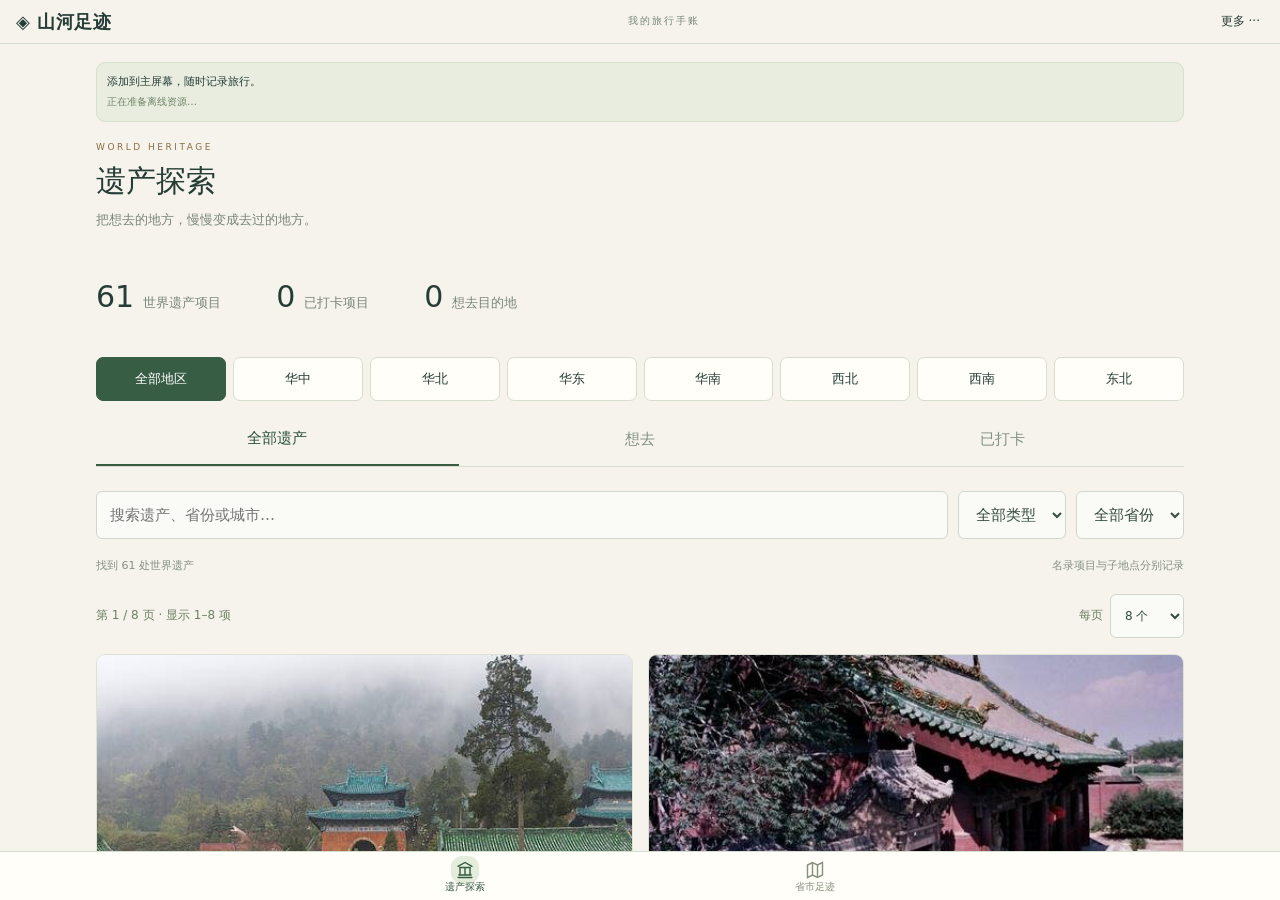
==== commit 6c4e4ccc: "Compact app bars and expand only the selected province" ====
--- a/index.html
+++ b/index.html
@@ -1,6 +1,6 @@
-<!doctype html><html lang="zh-CN"><meta charset="utf-8"><meta name="viewport" content="width=device-width,initial-scale=1,viewport-fit=cover"><title>遗产探索 · 山河足迹</title><meta name="theme-color" content="#263d36"><meta name="apple-mobile-web-app-capable" content="yes"><meta name="apple-mobile-web-app-status-bar-style" content="default"><meta name="apple-mobile-web-app-title" content="山河足迹"><link rel="manifest" href="manifest.webmanifest"><link rel="apple-touch-icon" href="icons-apple-touch-icon.png"><link rel="stylesheet" href="style.css"><link rel="stylesheet" href="photos.css"><link rel="stylesheet" href="journal.css"><link rel="stylesheet" href="mobile.css"><link rel="stylesheet" href="responsive.css"><link rel="stylesheet" href="shell.css"><link rel="stylesheet" href="visit-photos.css"><body>
+<!doctype html><html lang="zh-CN"><meta charset="utf-8"><meta name="viewport" content="width=device-width,initial-scale=1,viewport-fit=cover"><title>遗产探索 · 山河足迹</title><meta name="theme-color" content="#263d36"><meta name="apple-mobile-web-app-capable" content="yes"><meta name="apple-mobile-web-app-status-bar-style" content="default"><meta name="apple-mobile-web-app-title" content="山河足迹"><link rel="manifest" href="manifest.webmanifest"><link rel="apple-touch-icon" href="icons-apple-touch-icon.png"><link rel="stylesheet" href="style.css"><link rel="stylesheet" href="photos.css"><link rel="stylesheet" href="journal.css"><link rel="stylesheet" href="mobile.css"><link rel="stylesheet" href="responsive.css"><link rel="stylesheet" href="shell.css"><link rel="stylesheet" href="visit-photos.css"><link rel="stylesheet" href="app-frame.css"><body>
 <header><a class="brand" href="./">◈ 山河足迹</a><span>我的旅行手账</span><details id="app-more"><summary aria-label="更多功能">更多 ···</summary><div class="more-menu"><button id="export" type="button">备份</button><label class="import">恢复<input id="import" type="file" accept="application/json" hidden></label><button id="install-help" type="button">使用说明</button></div></details></header>
-<main>
+<main id="app-content" tabindex="-1">
 <section id="heritage-page" class="app-page" aria-labelledby="heritage-title">
 <div class="page-heading"><span class="eyebrow">WORLD HERITAGE</span><h1 id="heritage-title">遗产探索</h1><p>把想去的地方，慢慢变成去过的地方。</p></div>
 <div class="stats" id="stats"></div>
@@ -17,7 +17,7 @@
 <section class="visit-browser" aria-label="省市到访记录">
 <h2 class="section-label">按地区查看</h2><div id="visit-regions" class="region-picker" role="group" aria-label="到访记录地区"></div>
 <div class="visit-filter-row"><label for="visit-status">到访状态</label><select id="visit-status"><option value="all">全部记录</option><option value="visited">已到访</option><option value="unvisited">未到访</option></select></div>
-<p class="visit-instruction">勾选记录到访，点击名称记录日期、备注和照片。省份与下级分别记录。</p>
+<p class="visit-instruction">点省名展开详情；勾选记录到访。省份与下级分别计数。</p>
 <div id="provinces"></div>
 </section></section>
 <footer>资料来源：<a href="https://whc.unesco.org/en/statesparties/cn" target="_blank" rel="noopener">UNESCO 世界遗产中心 ↗</a> · 记录仅存本机，请定期备份。</footer>
--- a/app-frame.css
+++ b/app-frame.css
@@ -0,0 +1,4 @@
+/* Only the content pane scrolls; the application bars stay outside it. */
+:root{--app-title-height:44px;--app-tab-height:49px}html{height:100%;padding:0;overflow:hidden;overscroll-behavior:none}body{display:flex;flex-direction:column;height:100vh;height:100dvh;min-height:0;padding:0;overflow:hidden;overscroll-behavior:none}body>header{position:relative;top:auto;flex:0 0 calc(var(--app-title-height) + env(safe-area-inset-top));height:calc(var(--app-title-height) + env(safe-area-inset-top));min-height:0;display:flex;align-items:center;gap:10px;padding:env(safe-area-inset-top) max(16px,env(safe-area-inset-right)) 0 max(16px,env(safe-area-inset-left));border-bottom:1px solid #d8ddd2;z-index:30}header .brand{font-size:18px;line-height:1.2;letter-spacing:.5px;margin:0 auto 0 0}header>span{font-size:10px}#app-more summary{display:flex;align-items:center;min-height:44px;height:44px;padding:0 4px;border:0;font-size:12px;border-radius:5px}.more-menu{top:100%}body>main{flex:1 1 0;min-height:0;width:100%;max-width:1120px;margin:0 auto;padding:18px max(16px,env(safe-area-inset-right)) 16px max(16px,env(safe-area-inset-left));overflow-y:auto;overflow-x:hidden;overscroll-behavior-y:contain;-webkit-overflow-scrolling:touch;scroll-padding-top:12px;scroll-padding-bottom:16px}main>.install-card{max-width:none;margin:0 0 18px;padding:7px 10px}.install-card .install-instruction{font-size:11px}.install-card #mobile-cache-status{font-size:10px}.page-heading{margin-bottom:18px}.page-heading h1{font-size:30px}.page-heading .eyebrow{font-size:9px}.app-navigation{position:relative;inset:auto;flex:0 0 calc(var(--app-tab-height) + env(safe-area-inset-bottom));height:calc(var(--app-tab-height) + env(safe-area-inset-bottom));min-height:0;width:100%;margin:0;padding:0 max(12px,calc((100vw - 700px)/2)) env(safe-area-inset-bottom);border-top:1px solid #d5ddcf;border-bottom:0;box-shadow:none;z-index:30}.app-navigation button{height:calc(var(--app-tab-height) - 1px);min-height:calc(var(--app-tab-height) - 1px);gap:1px;padding:3px 10px;line-height:1.2;border-radius:0;font-size:10px}.app-navigation svg{width:20px;height:20px}.app-navigation button[aria-current=page]{background:transparent;color:#355b41}.app-navigation button[aria-current=page] svg{background:#e4eddc;border-radius:7px;box-shadow:0 0 0 4px #e4eddc}#toast{bottom:calc(var(--app-tab-height) + env(safe-area-inset-bottom) + 10px)}.result-toolbar{scroll-margin-top:12px}
+#provinces{gap:7px}.province-visit{padding:3px 12px;border-radius:9px}.province-visit.is-expanded{grid-column:1/-1;padding:5px 12px 12px;border-color:#9eb692;background:#fffef9}#provinces .visit-heading{gap:5px;min-height:44px}#provinces .visit-heading .visit-province-name{display:flex;align-items:center;justify-content:space-between;gap:8px;min-height:44px;padding:6px 4px;font-size:15px;font-weight:500}#provinces .visit-heading .visit-check{min-height:44px;padding:0 5px 0 0}.visit-collapse-hint{font-size:11px;color:#7f9371;font-weight:400}.province-details{border-top:1px solid #e4e9dc;margin-top:2px;padding-top:7px}.province-details .visit-province-progress{margin:3px 0 9px}.visit-subdivision-title{display:flex;align-items:center;justify-content:space-between;gap:10px;margin:12px 0 0;padding-top:12px;border-top:1px solid #e4e9dc;font-size:12px;font-weight:500;letter-spacing:0;color:#6e8063}.visit-subdivision-title span{font-size:11px;font-variant-numeric:tabular-nums}#provinces .visit-children{grid-template-columns:repeat(2,minmax(0,1fr));padding-top:9px}.visit-instruction{margin-bottom:12px}.visit-heading .visit-province-name:focus-visible{outline:2px solid #385d45;outline-offset:-2px}.visit-summary{margin-bottom:18px}
+@media(max-width:850px){header>span{display:none}.page-heading h1{font-size:27px}.page-heading p{font-size:11px}.page-heading{margin-bottom:16px}.app-navigation{padding-left:max(12px,env(safe-area-inset-left));padding-right:max(12px,env(safe-area-inset-right))}#provinces .visit-children{grid-template-columns:minmax(0,1fr)}#provinces,.show-provinces #provinces{gap:7px}.province-visit{padding:3px 12px}.province-visit.is-expanded{padding:5px 12px 12px}#provinces .visit-heading .visit-province-name{font-size:15px}.visit-summary{padding:12px}.visit-summary-scope{font-size:12px}.visit-metric{padding:10px 12px}.visit-metric-number strong{font-size:28px}#visit-summary p{font-size:11px}}
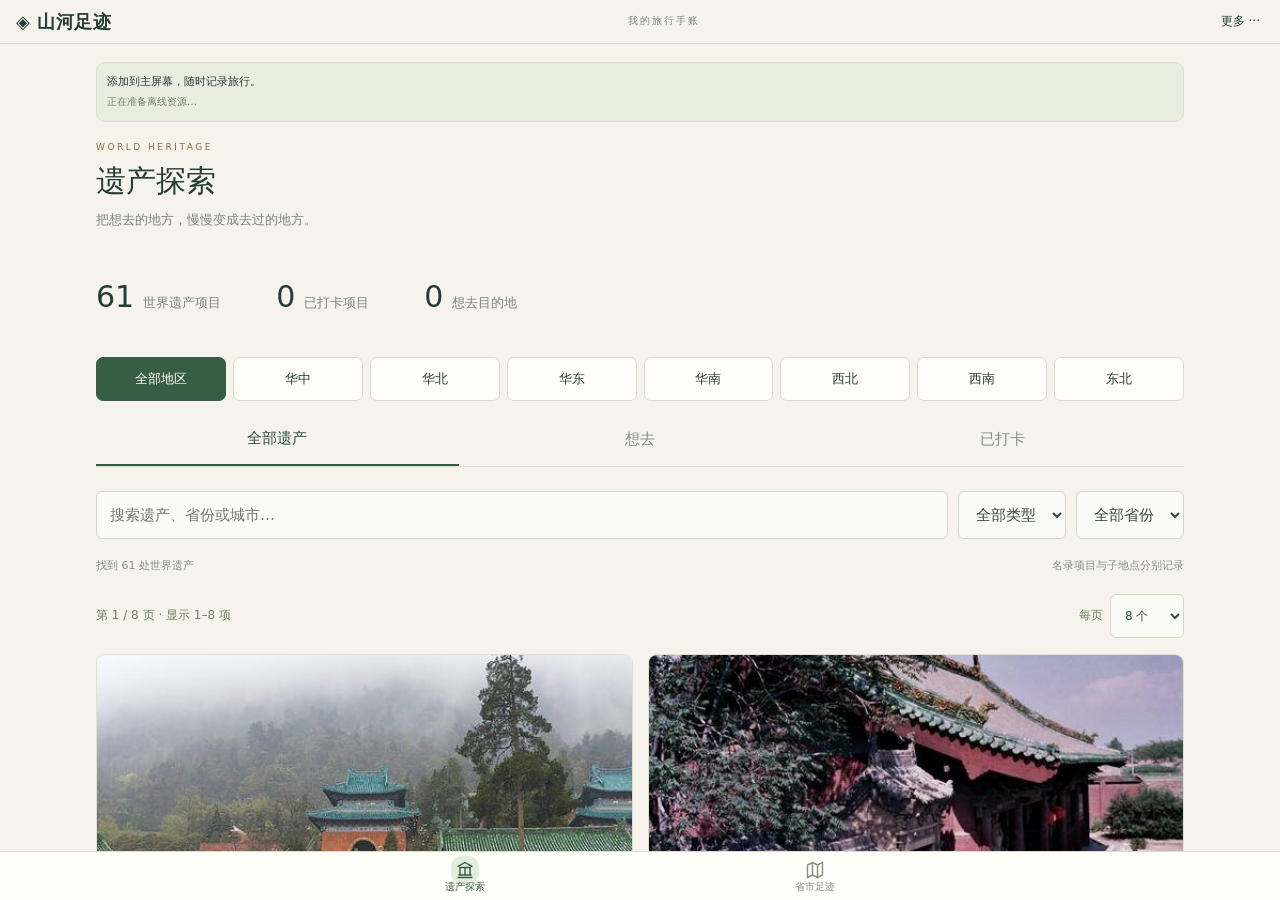
==== commit 70b8f09c: "Fit visit dialogs to mobile width and support multiple visit dates" ====
--- a/index.html
+++ b/index.html
@@ -1,4 +1,4 @@
-<!doctype html><html lang="zh-CN"><meta charset="utf-8"><meta name="viewport" content="width=device-width,initial-scale=1,viewport-fit=cover"><title>遗产探索 · 山河足迹</title><meta name="theme-color" content="#263d36"><meta name="apple-mobile-web-app-capable" content="yes"><meta name="apple-mobile-web-app-status-bar-style" content="default"><meta name="apple-mobile-web-app-title" content="山河足迹"><link rel="manifest" href="manifest.webmanifest"><link rel="apple-touch-icon" href="icons-apple-touch-icon.png"><link rel="stylesheet" href="style.css"><link rel="stylesheet" href="photos.css"><link rel="stylesheet" href="journal.css"><link rel="stylesheet" href="mobile.css"><link rel="stylesheet" href="responsive.css"><link rel="stylesheet" href="shell.css"><link rel="stylesheet" href="visit-photos.css"><link rel="stylesheet" href="app-frame.css"><body>
+<!doctype html><html lang="zh-CN"><meta charset="utf-8"><meta name="viewport" content="width=device-width,initial-scale=1,viewport-fit=cover"><title>遗产探索 · 山河足迹</title><meta name="theme-color" content="#263d36"><meta name="apple-mobile-web-app-capable" content="yes"><meta name="apple-mobile-web-app-status-bar-style" content="default"><meta name="apple-mobile-web-app-title" content="山河足迹"><link rel="manifest" href="manifest.webmanifest"><link rel="apple-touch-icon" href="icons-apple-touch-icon.png"><link rel="stylesheet" href="style.css"><link rel="stylesheet" href="photos.css"><link rel="stylesheet" href="journal.css"><link rel="stylesheet" href="mobile.css"><link rel="stylesheet" href="responsive.css"><link rel="stylesheet" href="shell.css"><link rel="stylesheet" href="visit-photos.css"><link rel="stylesheet" href="app-frame.css"><link rel="stylesheet" href="visit-records.css"><body>
 <header><a class="brand" href="./">◈ 山河足迹</a><span>我的旅行手账</span><details id="app-more"><summary aria-label="更多功能">更多 ···</summary><div class="more-menu"><button id="export" type="button">备份</button><label class="import">恢复<input id="import" type="file" accept="application/json" hidden></label><button id="install-help" type="button">使用说明</button></div></details></header>
 <main id="app-content" tabindex="-1">
 <section id="heritage-page" class="app-page" aria-labelledby="heritage-title">
@@ -27,7 +27,7 @@
 <dialog id="visit-dialog" aria-labelledby="visit-editor-title"><div class="visit-editor-top"><span>省市到访记录</span><button id="visit-editor-close" type="button" aria-label="关闭到访记录">✕</button></div>
 <div class="visit-editor-identity"><h2 id="visit-editor-title"></h2><p id="visit-editor-status"></p></div>
 <div class="visit-editor-tabs" role="tablist" aria-label="省市记录详情"><button id="visit-tab-record" type="button" role="tab" data-visit-tab="record" aria-controls="visit-record-panel" aria-selected="true">日期与备注</button><button id="visit-tab-album" type="button" role="tab" data-visit-tab="album" aria-controls="visit-album-panel" aria-selected="false" tabindex="-1">照片 <span id="visit-album-count">0</span></button></div>
-<section id="visit-record-panel" role="tabpanel" aria-labelledby="visit-tab-record"><form id="visit-editor-form"><label for="visit-date">到访日期 <span>选填，可记录最近一次到访</span></label><input id="visit-date" type="date"><label for="visit-note">简短备注 <span>选填，最多500字</span></label><textarea id="visit-note" maxlength="500" rows="5" placeholder="例如：国庆自驾，沿江散步的一天。"></textarea><p class="visit-editor-help">保存日期和备注不会改变到访勾选状态。取消勾选也会保留这些内容及照片。</p><div class="visit-editor-actions"><button id="visit-editor-heritage" type="button">查看当地遗产 ↗</button><button class="primary" type="submit">保存日期与备注</button></div></form></section>
+<section id="visit-record-panel" role="tabpanel" aria-labelledby="visit-tab-record"><form id="visit-editor-form"><div class="visit-dates-heading"><span>到访日期</span><span id="visit-dates-count">0 个日期</span></div><p class="visit-dates-help">可添加多次到访，按日期分别记录。</p><div id="visit-dates-list" class="visit-dates-list" aria-live="polite"></div><label class="visit-date-add-label" for="visit-date">新增到访日期</label><div class="visit-date-add-row"><input id="visit-date" type="date"><button id="visit-date-add" type="button">＋ 添加</button></div><label for="visit-note">简短备注 <span>选填，最多500字</span></label><textarea id="visit-note" maxlength="500" rows="5" placeholder="例如：国庆自驾，沿江散步的一天。"></textarea><p class="visit-editor-help">保存日期和备注不会改变到访勾选状态。取消勾选也会保留这些内容及照片。</p><div class="visit-editor-actions"><button id="visit-editor-heritage" type="button">查看当地遗产 ↗</button><button class="primary" type="submit">保存全部记录</button></div></form></section>
 <section id="visit-album-panel" role="tabpanel" aria-labelledby="visit-tab-album" hidden><div class="visit-album-intro"><p>把这座城的风景，留在自己的相册里。</p><button id="visit-photo-add" type="button"><span aria-hidden="true">＋</span> 添加照片</button><input id="visit-photo-files" type="file" accept="image/jpeg,image/png,image/webp,image/heic,image/heif" multiple hidden><p class="visit-album-help">每次最多6张，每张8MB以内。照片会压缩保存，仅本机可见。</p></div>
 <form id="visit-photo-form" hidden><div class="visit-selection-heading"><strong id="visit-selection-count"></strong><button id="visit-photo-cancel" type="button">取消选择</button></div><div id="visit-photo-previews" class="visit-photo-grid"></div><label for="visit-photo-caption">这组照片的说明 <span>选填，保存后也可逐张修改</span></label><textarea id="visit-photo-caption" rows="2" maxlength="500" placeholder="例如：沿江散步时看到的晚霞。"></textarea><button class="primary" id="visit-photo-save" type="submit">保存照片</button></form>
 <p id="visit-photo-status" role="status" aria-live="polite"></p><button id="visit-photo-retry" type="button" hidden>重新读取照片</button><div id="visit-photo-gallery" class="visit-photo-grid"></div><p class="visit-album-backup">照片随完整备份迁移，可在右上角“更多”中备份。</p></section></dialog>
--- a/visit-records.css
+++ b/visit-records.css
@@ -0,0 +1,3 @@
+/* Bound native date controls and flex/grid children to the modal's inline size. */
+#visit-dialog,#visit-photo-viewer{box-sizing:border-box;min-width:0;max-width:min(520px,calc(100vw - 24px));width:calc(100% - 24px);overflow-x:hidden;overflow-y:auto;overscroll-behavior-x:none;touch-action:pan-y pinch-zoom}#visit-dialog *,#visit-photo-viewer *{box-sizing:border-box;min-width:0}#visit-dialog>.visit-editor-top,#visit-dialog>.visit-editor-identity,#visit-dialog>.visit-editor-tabs,#visit-record-panel,#visit-album-panel,#visit-editor-form{max-width:100%;min-width:0}#visit-dialog p,#visit-dialog label,#visit-photo-viewer p{overflow-wrap:anywhere}#visit-dialog .visit-editor-top>span{flex:1;overflow-wrap:anywhere}#visit-dialog .visit-editor-top>button{flex:0 0 44px}#visit-editor-form input,#visit-editor-form textarea,#visit-photo-form textarea,#visit-photo-caption-form textarea{width:100%;max-width:100%;min-width:0;min-inline-size:0}#visit-editor-form input[type=date]{display:block;appearance:none;-webkit-appearance:none;overflow:hidden;min-height:46px;line-height:1.5;padding:10px;font-size:16px}#visit-date::-webkit-date-and-time-value{min-width:0;text-align:left}#visit-date::-webkit-datetime-edit{min-width:0;padding:0}#visit-dialog .visit-editor-actions{display:flex;flex-wrap:wrap;gap:8px}#visit-dialog .visit-editor-actions button{flex:1 1 120px;max-width:100%;white-space:normal;overflow-wrap:anywhere;font-size:13px;padding:10px 8px}.visit-editor-tabs button{white-space:normal;overflow-wrap:anywhere}
+.visit-dates-heading{display:flex;align-items:center;justify-content:space-between;gap:8px;font-size:14px;margin-top:14px}.visit-dates-heading>span:last-child{font-size:11px;color:#7c8a70;flex:0 0 auto;font-variant-numeric:tabular-nums}.visit-dates-help{margin:5px 0 10px;font-size:11px;line-height:1.7;color:#8a9482}.visit-dates-list{display:grid;grid-template-columns:minmax(0,1fr);gap:6px}.visit-date-item{display:flex;align-items:center;justify-content:space-between;gap:8px;min-width:0;padding:2px 10px;background:#edf2e5;border:1px solid #dce6cf;border-radius:8px}.visit-date-item time{font-size:14px;color:#3c5f3f;font-variant-numeric:tabular-nums}.visit-date-item button{border:0;padding:6px 3px;min-height:40px;font-size:12px;color:#819075;flex:0 0 auto}.visit-dates-empty{margin:0;padding:10px 12px;background:#f3f5ed;border-radius:7px;font-size:12px;line-height:1.7;color:#8a9482}#visit-editor-form>.visit-date-add-label{font-size:12px;margin:13px 0 7px;color:#75866b}.visit-date-add-row{display:grid;grid-template-columns:minmax(0,1fr) auto;gap:8px;max-width:100%;min-width:0}.visit-date-add-row>button{min-height:46px;border:1px solid #b8cba8;background:#edf3e6;color:#3c623f;padding:8px 11px;font-size:13px;white-space:nowrap}.visit-photo-grid{max-width:100%;min-width:0}#visit-photo-viewer .visit-editor-actions{flex-wrap:wrap}#visit-photo-viewer .visit-editor-actions button{flex:1 1 120px;white-space:normal;overflow-wrap:anywhere}@media(max-width:360px){#visit-editor-form{padding-left:14px;padding-right:14px}.visit-date-add-row{gap:6px}.visit-date-add-row>button{padding:8px;font-size:12px}#visit-dialog .visit-editor-actions button{font-size:12px}}
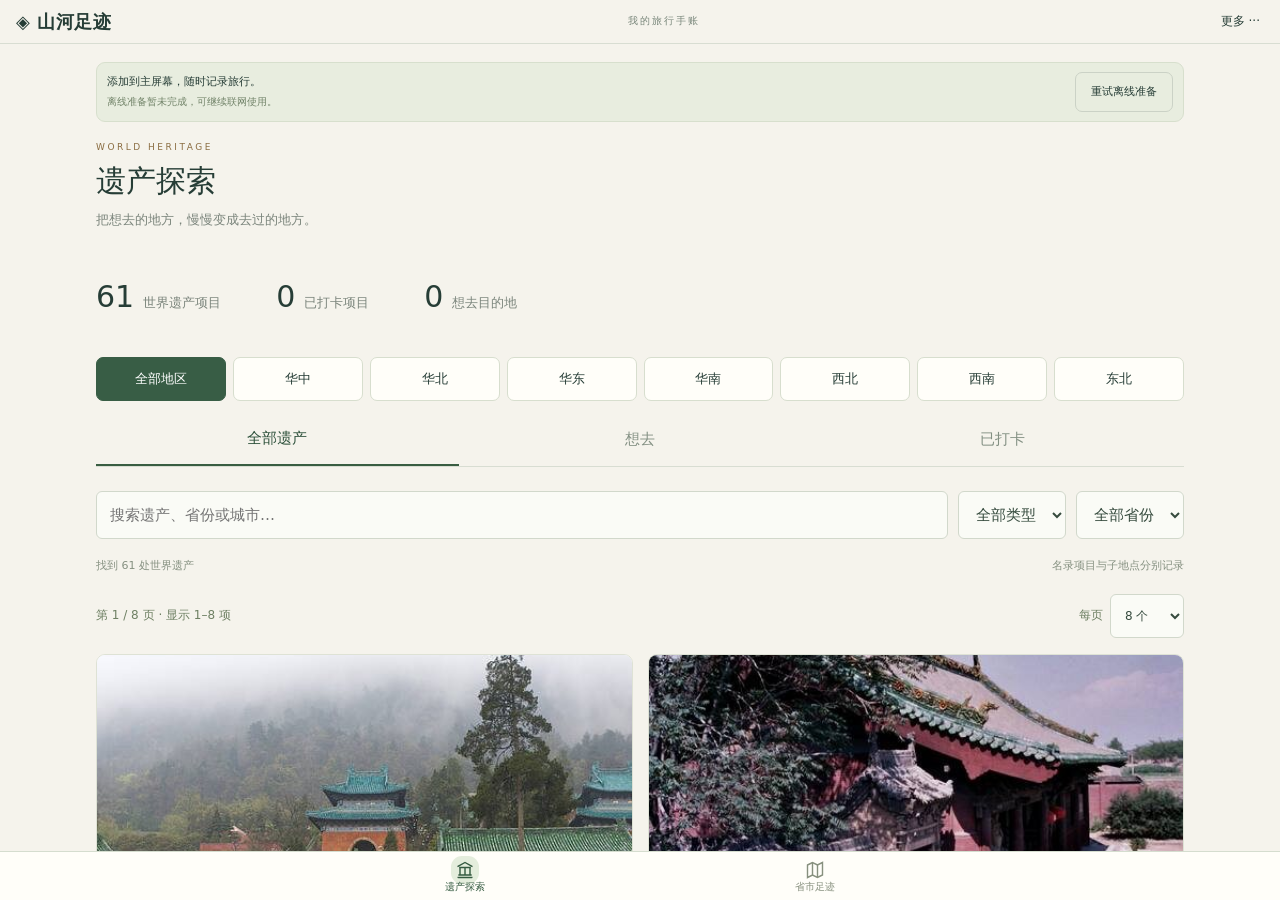
==== commit 4aa05b56: "Unblock offline setup and add retryable core and image caching" ====
--- a/index.html
+++ b/index.html
@@ -1,5 +1,5 @@
 <!doctype html><html lang="zh-CN"><meta charset="utf-8"><meta name="viewport" content="width=device-width,initial-scale=1,viewport-fit=cover"><title>遗产探索 · 山河足迹</title><meta name="theme-color" content="#263d36"><meta name="apple-mobile-web-app-capable" content="yes"><meta name="apple-mobile-web-app-status-bar-style" content="default"><meta name="apple-mobile-web-app-title" content="山河足迹"><link rel="manifest" href="manifest.webmanifest"><link rel="apple-touch-icon" href="icons-apple-touch-icon.png"><link rel="stylesheet" href="style.css"><link rel="stylesheet" href="photos.css"><link rel="stylesheet" href="journal.css"><link rel="stylesheet" href="mobile.css"><link rel="stylesheet" href="responsive.css"><link rel="stylesheet" href="shell.css"><link rel="stylesheet" href="visit-photos.css"><link rel="stylesheet" href="app-frame.css"><link rel="stylesheet" href="visit-records.css"><body>
-<header><a class="brand" href="./">◈ 山河足迹</a><span>我的旅行手账</span><details id="app-more"><summary aria-label="更多功能">更多 ···</summary><div class="more-menu"><button id="export" type="button">备份</button><label class="import">恢复<input id="import" type="file" accept="application/json" hidden></label><button id="install-help" type="button">使用说明</button></div></details></header>
+<header><a class="brand" href="./">◈ 山河足迹</a><span>我的旅行手账</span><details id="app-more"><summary aria-label="更多功能">更多 ···</summary><div class="more-menu"><button id="export" type="button">备份</button><label class="import">恢复<input id="import" type="file" accept="application/json" hidden></label><button id="install-help" type="button">使用说明</button><button id="offline-repair" type="button">重新准备离线资源</button></div></details></header>
 <main id="app-content" tabindex="-1">
 <section id="heritage-page" class="app-page" aria-labelledby="heritage-title">
 <div class="page-heading"><span class="eyebrow">WORLD HERITAGE</span><h1 id="heritage-title">遗产探索</h1><p>把想去的地方，慢慢变成去过的地方。</p></div>
@@ -32,4 +32,4 @@
 <form id="visit-photo-form" hidden><div class="visit-selection-heading"><strong id="visit-selection-count"></strong><button id="visit-photo-cancel" type="button">取消选择</button></div><div id="visit-photo-previews" class="visit-photo-grid"></div><label for="visit-photo-caption">这组照片的说明 <span>选填，保存后也可逐张修改</span></label><textarea id="visit-photo-caption" rows="2" maxlength="500" placeholder="例如：沿江散步时看到的晚霞。"></textarea><button class="primary" id="visit-photo-save" type="submit">保存照片</button></form>
 <p id="visit-photo-status" role="status" aria-live="polite"></p><button id="visit-photo-retry" type="button" hidden>重新读取照片</button><div id="visit-photo-gallery" class="visit-photo-grid"></div><p class="visit-album-backup">照片随完整备份迁移，可在右上角“更多”中备份。</p></section></dialog>
 <dialog id="visit-photo-viewer" aria-labelledby="visit-photo-viewer-title"><div class="visit-editor-top"><span id="visit-photo-viewer-title">省市照片</span><button id="visit-photo-viewer-close" type="button" aria-label="关闭省市照片">✕</button></div><img id="visit-photo-full" alt=""><form id="visit-photo-caption-form"><p id="visit-photo-saved-date"></p><label for="visit-photo-edit-caption">照片说明 <span>选填，最多500字</span></label><textarea id="visit-photo-edit-caption" rows="3" maxlength="500"></textarea><div class="visit-editor-actions"><button id="visit-photo-delete" class="visit-photo-delete" type="button">删除照片</button><button type="submit" class="primary">保存说明</button></div></form><div id="visit-photo-delete-confirm" role="alert" hidden><p>删除这张照片？此操作无法撤销。</p><div><button id="visit-photo-delete-cancel" type="button">保留照片</button><button id="visit-photo-delete-confirm-button" type="button" class="visit-photo-delete">确认删除</button></div></div></dialog>
-<dialog id="photo-dialog" aria-labelledby="photo-title"><button id="photo-close" aria-label="关闭大图">✕</button><img id="photo-full" alt=""><div class="photo-detail"><div id="photo-caption"></div><h2 id="photo-title"></h2><p id="photo-intro"></p><a id="photo-credit" target="_blank" rel="noopener"></a><div id="photo-cover-tools"></div><p class="photo-note">照片展示遗产的代表性地点，系列遗产不代表所有组成部分。</p></div></dialog><script src="data.js"></script><script src="intros.js"></script><script src="photos.js"></script><script src="divisions.js"></script><script src="visit-model.js"></script><script src="visits.js"></script><script src="app.js"></script><script src="mobile-store.js"></script><script src="journal.js"></script><script src="mobile.js"></script><script src="covers.js"></script><script src="shell.js"></script><script src="visit-photos.js"></script></body></html>
+<dialog id="photo-dialog" aria-labelledby="photo-title"><button id="photo-close" aria-label="关闭大图">✕</button><img id="photo-full" alt=""><div class="photo-detail"><div id="photo-caption"></div><h2 id="photo-title"></h2><p id="photo-intro"></p><a id="photo-credit" target="_blank" rel="noopener"></a><div id="photo-cover-tools"></div><p class="photo-note">照片展示遗产的代表性地点，系列遗产不代表所有组成部分。</p></div></dialog><script src="data.js"></script><script src="intros.js"></script><script src="photos.js"></script><script src="divisions.js"></script><script src="visit-model.js"></script><script src="visits.js"></script><script src="app.js"></script><script src="mobile-store.js"></script><script src="journal.js"></script><script src="mobile.js"></script><script src="covers.js"></script><script src="shell.js"></script><script src="visit-photos.js"></script><script src="offline.js"></script></body></html>
--- a/app-frame.css
+++ b/app-frame.css
@@ -2,3 +2,5 @@
 :root{--app-title-height:44px;--app-tab-height:49px}html{height:100%;padding:0;overflow:hidden;overscroll-behavior:none}body{display:flex;flex-direction:column;height:100vh;height:100dvh;min-height:0;padding:0;overflow:hidden;overscroll-behavior:none}body>header{position:relative;top:auto;flex:0 0 calc(var(--app-title-height) + env(safe-area-inset-top));height:calc(var(--app-title-height) + env(safe-area-inset-top));min-height:0;display:flex;align-items:center;gap:10px;padding:env(safe-area-inset-top) max(16px,env(safe-area-inset-right)) 0 max(16px,env(safe-area-inset-left));border-bottom:1px solid #d8ddd2;z-index:30}header .brand{font-size:18px;line-height:1.2;letter-spacing:.5px;margin:0 auto 0 0}header>span{font-size:10px}#app-more summary{display:flex;align-items:center;min-height:44px;height:44px;padding:0 4px;border:0;font-size:12px;border-radius:5px}.more-menu{top:100%}body>main{flex:1 1 0;min-height:0;width:100%;max-width:1120px;margin:0 auto;padding:18px max(16px,env(safe-area-inset-right)) 16px max(16px,env(safe-area-inset-left));overflow-y:auto;overflow-x:hidden;overscroll-behavior-y:contain;-webkit-overflow-scrolling:touch;scroll-padding-top:12px;scroll-padding-bottom:16px}main>.install-card{max-width:none;margin:0 0 18px;padding:7px 10px}.install-card .install-instruction{font-size:11px}.install-card #mobile-cache-status{font-size:10px}.page-heading{margin-bottom:18px}.page-heading h1{font-size:30px}.page-heading .eyebrow{font-size:9px}.app-navigation{position:relative;inset:auto;flex:0 0 calc(var(--app-tab-height) + env(safe-area-inset-bottom));height:calc(var(--app-tab-height) + env(safe-area-inset-bottom));min-height:0;width:100%;margin:0;padding:0 max(12px,calc((100vw - 700px)/2)) env(safe-area-inset-bottom);border-top:1px solid #d5ddcf;border-bottom:0;box-shadow:none;z-index:30}.app-navigation button{height:calc(var(--app-tab-height) - 1px);min-height:calc(var(--app-tab-height) - 1px);gap:1px;padding:3px 10px;line-height:1.2;border-radius:0;font-size:10px}.app-navigation svg{width:20px;height:20px}.app-navigation button[aria-current=page]{background:transparent;color:#355b41}.app-navigation button[aria-current=page] svg{background:#e4eddc;border-radius:7px;box-shadow:0 0 0 4px #e4eddc}#toast{bottom:calc(var(--app-tab-height) + env(safe-area-inset-bottom) + 10px)}.result-toolbar{scroll-margin-top:12px}
 #provinces{gap:7px}.province-visit{padding:3px 12px;border-radius:9px}.province-visit.is-expanded{grid-column:1/-1;padding:5px 12px 12px;border-color:#9eb692;background:#fffef9}#provinces .visit-heading{gap:5px;min-height:44px}#provinces .visit-heading .visit-province-name{display:flex;align-items:center;justify-content:space-between;gap:8px;min-height:44px;padding:6px 4px;font-size:15px;font-weight:500}#provinces .visit-heading .visit-check{min-height:44px;padding:0 5px 0 0}.visit-collapse-hint{font-size:11px;color:#7f9371;font-weight:400}.province-details{border-top:1px solid #e4e9dc;margin-top:2px;padding-top:7px}.province-details .visit-province-progress{margin:3px 0 9px}.visit-subdivision-title{display:flex;align-items:center;justify-content:space-between;gap:10px;margin:12px 0 0;padding-top:12px;border-top:1px solid #e4e9dc;font-size:12px;font-weight:500;letter-spacing:0;color:#6e8063}.visit-subdivision-title span{font-size:11px;font-variant-numeric:tabular-nums}#provinces .visit-children{grid-template-columns:repeat(2,minmax(0,1fr));padding-top:9px}.visit-instruction{margin-bottom:12px}.visit-heading .visit-province-name:focus-visible{outline:2px solid #385d45;outline-offset:-2px}.visit-summary{margin-bottom:18px}
 @media(max-width:850px){header>span{display:none}.page-heading h1{font-size:27px}.page-heading p{font-size:11px}.page-heading{margin-bottom:16px}.app-navigation{padding-left:max(12px,env(safe-area-inset-left));padding-right:max(12px,env(safe-area-inset-right))}#provinces .visit-children{grid-template-columns:minmax(0,1fr)}#provinces,.show-provinces #provinces{gap:7px}.province-visit{padding:3px 12px}.province-visit.is-expanded{padding:5px 12px 12px}#provinces .visit-heading .visit-province-name{font-size:15px}.visit-summary{padding:12px}.visit-summary-scope{font-size:12px}.visit-metric{padding:10px 12px}.visit-metric-number strong{font-size:28px}#visit-summary p{font-size:11px}}
+
+.install-actions{flex-wrap:wrap;max-width:45%;justify-content:flex-end}.install-actions button{max-width:100%;min-height:40px;white-space:normal;font-size:11px;line-height:1.5}
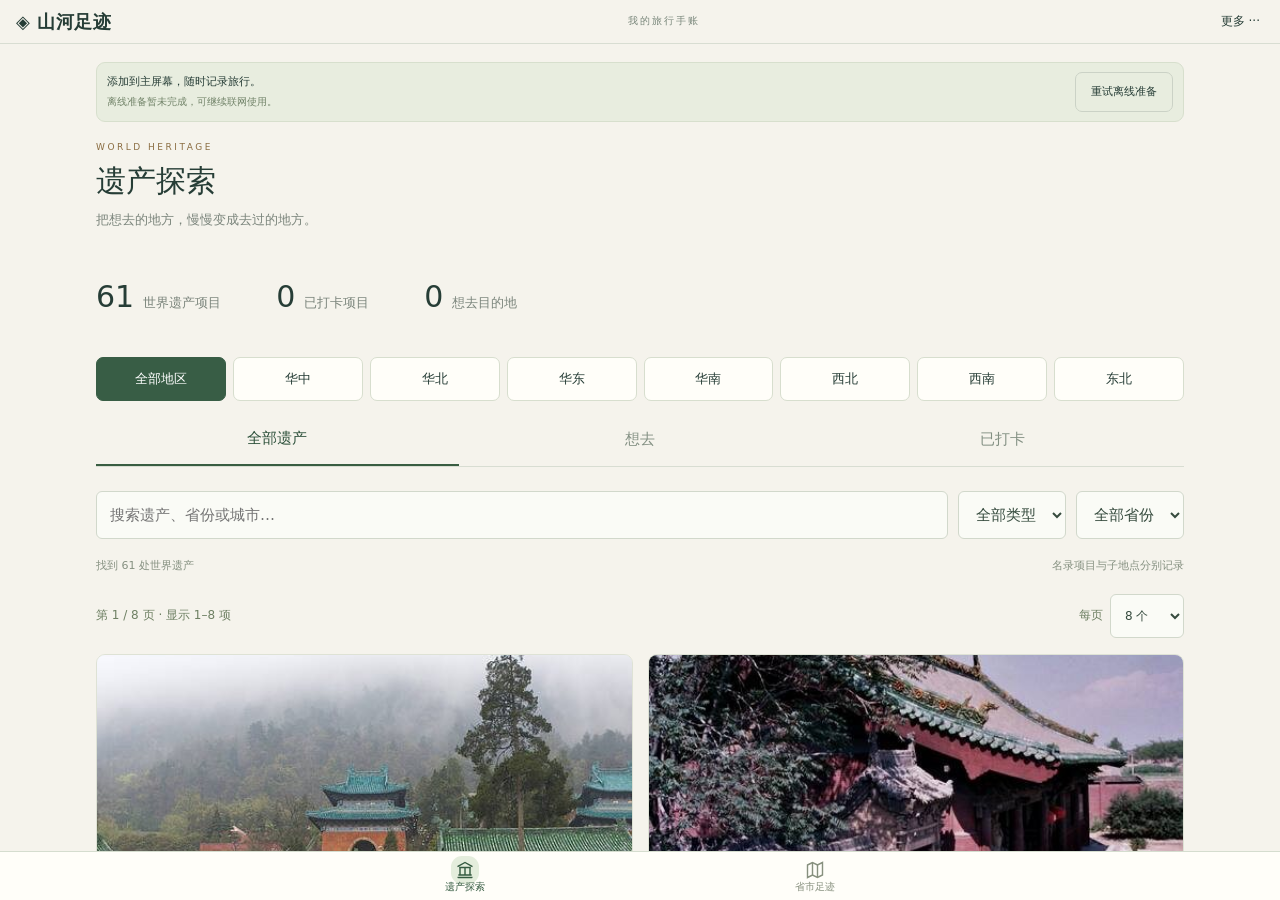
==== commit ae2aee3f: "Open visit details as a page and save notes per date" ====
--- a/index.html
+++ b/index.html
@@ -20,16 +20,16 @@
 <p class="visit-instruction">点省名展开详情；勾选记录到访。省份与下级分别计数。</p>
 <div id="provinces"></div>
 </section></section>
+<section id="visit-detail-page" class="app-page" aria-labelledby="visit-editor-title" hidden><div class="visit-editor-top"><button id="visit-editor-close" type="button">← 返回省市足迹</button><span>到访详情</span></div>
+<div class="visit-editor-identity"><h1 id="visit-editor-title" tabindex="-1"></h1><p id="visit-editor-status"></p></div>
+<div class="visit-editor-tabs" role="tablist" aria-label="省市记录详情"><button id="visit-tab-record" type="button" role="tab" data-visit-tab="record" aria-controls="visit-record-panel" aria-selected="true">日期与备注</button><button id="visit-tab-album" type="button" role="tab" data-visit-tab="album" aria-controls="visit-album-panel" aria-selected="false" tabindex="-1">照片 <span id="visit-album-count">0</span></button></div>
+<section id="visit-record-panel" role="tabpanel" aria-labelledby="visit-tab-record"><form id="visit-editor-form"><div class="visit-dates-heading"><span>到访日期</span><span id="visit-dates-count">0 个日期</span></div><p class="visit-dates-help">可添加多次到访，按日期分别记录。</p><div id="visit-dates-list" class="visit-dates-list" aria-live="polite"></div><label class="visit-date-add-label" for="visit-date">新增到访日期</label><input id="visit-date" type="date"><label for="visit-date-note">本次到访备注 <span>选填，最多200字</span></label><textarea id="visit-date-note" maxlength="200" rows="2" placeholder="例如：和朋友徒步看日落。"></textarea><button id="visit-date-add" type="button">＋ 添加日期</button><label for="visit-note">地点备注 <span>选填，最多500字</span></label><textarea id="visit-note" maxlength="500" rows="3" placeholder="记录这个地方的整体印象。"></textarea><p class="visit-editor-help">保存日期和备注不会改变到访勾选状态。取消勾选也会保留这些内容及照片。</p><div class="visit-editor-actions"><button id="visit-editor-heritage" type="button">查看当地遗产 ↗</button><button class="primary" type="submit">保存全部记录</button></div></form></section>
+<section id="visit-album-panel" role="tabpanel" aria-labelledby="visit-tab-album" hidden><div class="visit-album-intro"><p>把这座城的风景，留在自己的相册里。</p><button id="visit-photo-add" type="button"><span aria-hidden="true">＋</span> 添加照片</button><input id="visit-photo-files" type="file" accept="image/jpeg,image/png,image/webp,image/heic,image/heif" multiple hidden><p class="visit-album-help">每次最多6张，每张8MB以内。照片会压缩保存，仅本机可见。</p></div>
+<form id="visit-photo-form" hidden><div class="visit-selection-heading"><strong id="visit-selection-count"></strong><button id="visit-photo-cancel" type="button">取消选择</button></div><div id="visit-photo-previews" class="visit-photo-grid"></div><label for="visit-photo-caption">这组照片的说明 <span>选填，保存后也可逐张修改</span></label><textarea id="visit-photo-caption" rows="2" maxlength="500" placeholder="例如：沿江散步时看到的晚霞。"></textarea><button class="primary" id="visit-photo-save" type="submit">保存照片</button></form>
+<p id="visit-photo-status" role="status" aria-live="polite"></p><button id="visit-photo-retry" type="button" hidden>重新读取照片</button><div id="visit-photo-gallery" class="visit-photo-grid"></div><p class="visit-album-backup">照片随完整备份迁移，可在右上角“更多”中备份。</p></section></section>
 <footer>资料来源：<a href="https://whc.unesco.org/en/statesparties/cn" target="_blank" rel="noopener">UNESCO 世界遗产中心 ↗</a> · 记录仅存本机，请定期备份。</footer>
 </main>
 <nav id="app-navigation" class="app-navigation" aria-label="主导航"><button type="button" data-app-page="heritage" aria-controls="heritage-page" aria-current="page"><svg viewBox="0 0 24 24" fill="none" stroke="currentColor" stroke-width="1.7" aria-hidden="true"><path d="m3 8 9-5 9 5M3 21h18M5 9h14M6 10v8m6-8v8m6-8v8M4 18h16"/></svg><span>遗产探索</span></button><button type="button" data-app-page="visits" aria-controls="visits-page"><svg viewBox="0 0 24 24" fill="none" stroke="currentColor" stroke-width="1.7" aria-hidden="true"><path d="m3 6 6-3 6 3 6-3v15l-6 3-6-3-6 3V6Z"/><path d="M9 3v15m6-12v15"/></svg><span>省市足迹</span></button></nav>
 <div id="toast" role="status"></div>
-<dialog id="visit-dialog" aria-labelledby="visit-editor-title"><div class="visit-editor-top"><span>省市到访记录</span><button id="visit-editor-close" type="button" aria-label="关闭到访记录">✕</button></div>
-<div class="visit-editor-identity"><h2 id="visit-editor-title"></h2><p id="visit-editor-status"></p></div>
-<div class="visit-editor-tabs" role="tablist" aria-label="省市记录详情"><button id="visit-tab-record" type="button" role="tab" data-visit-tab="record" aria-controls="visit-record-panel" aria-selected="true">日期与备注</button><button id="visit-tab-album" type="button" role="tab" data-visit-tab="album" aria-controls="visit-album-panel" aria-selected="false" tabindex="-1">照片 <span id="visit-album-count">0</span></button></div>
-<section id="visit-record-panel" role="tabpanel" aria-labelledby="visit-tab-record"><form id="visit-editor-form"><div class="visit-dates-heading"><span>到访日期</span><span id="visit-dates-count">0 个日期</span></div><p class="visit-dates-help">可添加多次到访，按日期分别记录。</p><div id="visit-dates-list" class="visit-dates-list" aria-live="polite"></div><label class="visit-date-add-label" for="visit-date">新增到访日期</label><div class="visit-date-add-row"><input id="visit-date" type="date"><button id="visit-date-add" type="button">＋ 添加</button></div><label for="visit-note">简短备注 <span>选填，最多500字</span></label><textarea id="visit-note" maxlength="500" rows="5" placeholder="例如：国庆自驾，沿江散步的一天。"></textarea><p class="visit-editor-help">保存日期和备注不会改变到访勾选状态。取消勾选也会保留这些内容及照片。</p><div class="visit-editor-actions"><button id="visit-editor-heritage" type="button">查看当地遗产 ↗</button><button class="primary" type="submit">保存全部记录</button></div></form></section>
-<section id="visit-album-panel" role="tabpanel" aria-labelledby="visit-tab-album" hidden><div class="visit-album-intro"><p>把这座城的风景，留在自己的相册里。</p><button id="visit-photo-add" type="button"><span aria-hidden="true">＋</span> 添加照片</button><input id="visit-photo-files" type="file" accept="image/jpeg,image/png,image/webp,image/heic,image/heif" multiple hidden><p class="visit-album-help">每次最多6张，每张8MB以内。照片会压缩保存，仅本机可见。</p></div>
-<form id="visit-photo-form" hidden><div class="visit-selection-heading"><strong id="visit-selection-count"></strong><button id="visit-photo-cancel" type="button">取消选择</button></div><div id="visit-photo-previews" class="visit-photo-grid"></div><label for="visit-photo-caption">这组照片的说明 <span>选填，保存后也可逐张修改</span></label><textarea id="visit-photo-caption" rows="2" maxlength="500" placeholder="例如：沿江散步时看到的晚霞。"></textarea><button class="primary" id="visit-photo-save" type="submit">保存照片</button></form>
-<p id="visit-photo-status" role="status" aria-live="polite"></p><button id="visit-photo-retry" type="button" hidden>重新读取照片</button><div id="visit-photo-gallery" class="visit-photo-grid"></div><p class="visit-album-backup">照片随完整备份迁移，可在右上角“更多”中备份。</p></section></dialog>
 <dialog id="visit-photo-viewer" aria-labelledby="visit-photo-viewer-title"><div class="visit-editor-top"><span id="visit-photo-viewer-title">省市照片</span><button id="visit-photo-viewer-close" type="button" aria-label="关闭省市照片">✕</button></div><img id="visit-photo-full" alt=""><form id="visit-photo-caption-form"><p id="visit-photo-saved-date"></p><label for="visit-photo-edit-caption">照片说明 <span>选填，最多500字</span></label><textarea id="visit-photo-edit-caption" rows="3" maxlength="500"></textarea><div class="visit-editor-actions"><button id="visit-photo-delete" class="visit-photo-delete" type="button">删除照片</button><button type="submit" class="primary">保存说明</button></div></form><div id="visit-photo-delete-confirm" role="alert" hidden><p>删除这张照片？此操作无法撤销。</p><div><button id="visit-photo-delete-cancel" type="button">保留照片</button><button id="visit-photo-delete-confirm-button" type="button" class="visit-photo-delete">确认删除</button></div></div></dialog>
 <dialog id="photo-dialog" aria-labelledby="photo-title"><button id="photo-close" aria-label="关闭大图">✕</button><img id="photo-full" alt=""><div class="photo-detail"><div id="photo-caption"></div><h2 id="photo-title"></h2><p id="photo-intro"></p><a id="photo-credit" target="_blank" rel="noopener"></a><div id="photo-cover-tools"></div><p class="photo-note">照片展示遗产的代表性地点，系列遗产不代表所有组成部分。</p></div></dialog><script src="data.js"></script><script src="intros.js"></script><script src="photos.js"></script><script src="divisions.js"></script><script src="visit-model.js"></script><script src="visits.js"></script><script src="app.js"></script><script src="mobile-store.js"></script><script src="journal.js"></script><script src="mobile.js"></script><script src="covers.js"></script><script src="shell.js"></script><script src="visit-photos.js"></script><script src="offline.js"></script></body></html>
--- a/shell.css
+++ b/shell.css
@@ -2,5 +2,5 @@
 body{padding-bottom:calc(86px + env(safe-area-inset-bottom))}header{position:sticky;top:0;z-index:10;background:#f5f3ecf5;backdrop-filter:blur(14px)}header>.brand{margin-right:auto}header>span{margin-right:0}main{max-width:1120px;padding-top:30px}.app-page{min-width:0}.page-heading{margin-bottom:22px}.page-heading .eyebrow{display:block;font-size:10px;letter-spacing:2.5px;color:#8a6c41}.page-heading h1{font:500 36px/1.35 Georgia,"Songti SC",SimSun,serif;margin:7px 0;color:#263d36}.page-heading p{font-size:13px;color:#7b857c;margin:0}.section-label{font-size:13px;margin:0 0 10px;font-weight:500;color:#6e8063}.app-navigation{position:fixed;z-index:20;bottom:0;left:0;right:0;display:grid;grid-template-columns:repeat(2,minmax(0,1fr));gap:0;padding:8px max(16px,calc((100vw - 700px)/2)) calc(8px + env(safe-area-inset-bottom));border-top:1px solid #d5ddcf;background:#fffef9f7;backdrop-filter:blur(16px);box-shadow:0 -5px 24px #263d3606}.app-navigation button{display:flex;flex-direction:column;align-items:center;justify-content:center;gap:3px;min-height:54px;padding:4px 12px;border:0;border-radius:9px;color:#87907e;font-size:12px;font-weight:500}.app-navigation button[aria-current=page]{color:#355b41;background:#eaf0e3}.app-navigation svg{width:23px;height:23px}.app-navigation button:focus-visible{outline:2px solid #385d45;outline-offset:1px}#toast{z-index:50;bottom:calc(94px + env(safe-area-inset-bottom));max-width:90%;font-size:13px}
 #app-more{position:relative;margin-left:auto}#app-more summary{list-style:none;cursor:pointer;border:1px solid #cbd2c6;border-radius:8px;padding:9px 14px;min-height:44px;font-size:13px;white-space:nowrap}#app-more summary::-webkit-details-marker{display:none}.more-menu{position:absolute;right:0;top:calc(100% + 7px);display:grid;min-width:160px;padding:7px;background:#fffef9;border:1px solid #d5ddcf;border-radius:10px;box-shadow:0 8px 30px #263d3618;z-index:30}.more-menu button,.more-menu .import{width:100%;margin:0;min-height:44px;text-align:left;justify-content:flex-start;border:0;font-size:14px;padding:10px 14px}.more-menu button:hover,.more-menu .import:hover{background:#eef1e7}.install-card{max-width:1120px;margin:12px auto 0}.install-actions:empty{display:none}
 .region-picker{display:grid;grid-template-columns:repeat(8,minmax(0,1fr));gap:7px}.region-picker button,#regions button{width:100%;min-height:44px;margin:0;padding:8px 5px;border:1px solid #d7dece;border-radius:7px;background:#fffef9;font-size:13px;text-align:center;white-space:nowrap}.region-picker button.active,#regions button.active{background:#385d45;color:#fff;border-color:#385d45}.visit-filter-row{display:flex;align-items:center;justify-content:space-between;gap:12px;margin:16px 0 12px;font-size:13px;color:#6e8063}.visit-filter-row select{min-height:44px;min-width:150px}.visit-instruction{font-size:12px;line-height:1.8;color:#7b857c;margin:0 0 16px}#provinces{display:grid;grid-template-columns:repeat(2,minmax(0,1fr));gap:12px;align-items:start}.province-visit{min-width:0;border:1px solid #d9e0d1;border-radius:12px;padding:12px 14px;background:#fffef9}.province-visit.is-visited{border-color:#a8bea0}#provinces .visit-heading button{width:auto;margin:0}#provinces .visit-heading .visit-province-name{font-size:17px;font-weight:600;flex:1;min-width:0;text-align:left;color:#263d36}.visit-heading [data-expand-visits]{color:#6b805e;background:#f0f3e9;border:0;border-radius:6px;font-size:12px}.visit-province-progress{margin:7px 0 10px}#provinces .visit-check{display:flex;align-items:center;padding:0 4px 0 0;min-height:44px;min-width:23px;background:transparent;flex:0 0 auto}#provinces input[type=checkbox]{width:20px;height:20px;flex:0 0 20px}#provinces .visit-children{display:grid;grid-template-columns:1fr;gap:8px;padding:12px 0 0}.visit-child{min-width:0;border-radius:8px;background:#f3f4ec;padding:8px 10px;border:1px solid transparent}.visit-child.is-visited{background:#e8efdf;border-color:#d5e1ca}.visit-child-heading{display:flex;align-items:center;gap:4px}.visit-place-name{border:0;background:transparent;text-align:left;padding:7px 3px;min-height:44px;min-width:0;font-size:14px;overflow-wrap:anywhere;flex:1}.visit-row-actions{display:flex;align-items:center;justify-content:space-between;gap:8px}.visit-row-actions button{border:0;min-height:44px;font-size:12px;padding:7px 3px;color:#69825b;text-align:left}.visit-row-actions button:first-child{color:#849078}.visit-note-preview{display:flex;flex-wrap:wrap;gap:3px 8px;margin:2px 0 7px;font-size:12px;line-height:1.7;color:#708067;overflow-wrap:anywhere}.visit-note-preview time{flex-shrink:0;color:#476340}.visit-note-preview span{display:-webkit-box;-webkit-box-orient:vertical;-webkit-line-clamp:2;overflow:hidden;white-space:pre-wrap}.visit-child-empty{font-size:12px;color:#859080}.visit-summary{margin:0 0 22px;padding:18px}.visit-summary-scope{font-size:13px}.visit-metric{padding:14px 16px}.visit-metric-number strong{font-size:34px}.visit-metric-label{font-size:13px}#visit-summary p{font-size:12px}.heritage-browser>#regions{margin-bottom:12px}.heritage-browser article>nav{display:grid;grid-template-columns:repeat(3,minmax(0,1fr));gap:0}.heritage-browser article>nav button{min-height:48px;padding:13px 5px}.heritage-location{display:flex;justify-content:space-between;align-items:center;gap:8px;padding:8px 12px;background:#eaf0e3;border-radius:7px;font-size:12px;color:#42613e}.heritage-location button{font-size:12px;padding:6px 8px;min-height:40px;border:0}.heritage-browser #results{grid-template-columns:repeat(2,minmax(0,1fr))}
-#visit-dialog{max-width:520px;width:calc(100% - 28px);padding:0;border:1px solid #d9e0d1;border-radius:15px;background:#fffef9;color:#263d36;max-height:calc(var(--mobile-dialog-height,100dvh) - 32px);overflow:auto}#visit-dialog::backdrop{background:#1d302a77}.visit-editor-top{display:flex;align-items:center;justify-content:space-between;padding:12px 20px;border-bottom:1px solid #e1e5d9;font-size:12px;color:#79876e}.visit-editor-top button{width:44px;height:44px;padding:0;border:0;font-size:18px}#visit-editor-form{padding:20px}#visit-editor-title{font-size:26px;line-height:1.4;margin:0 0 5px}#visit-editor-status{font-size:12px;color:#6f825f;margin:0 0 22px}#visit-editor-form>label{display:block;font-size:14px;margin:16px 0 8px}#visit-editor-form>label span{display:block;color:#8a9482;font-size:11px;margin-top:3px}#visit-editor-form input,#visit-editor-form textarea{display:block;width:100%;min-width:0;font:16px/1.65 system-ui,sans-serif;padding:10px 12px;border:1px solid #d1d8cb;border-radius:8px;background:#fafbf6;color:#364b3e}#visit-editor-form input{min-height:48px}#visit-editor-form textarea{resize:vertical;min-height:132px}.visit-editor-help{font-size:11px;line-height:1.8;color:#8a9482}.visit-editor-actions{display:flex;justify-content:space-between;gap:10px;margin-top:22px}.visit-editor-actions button{font-size:13px;min-height:46px;padding:10px 12px}.visit-editor-actions .primary{background:#385d45;border-color:#385d45;color:#fff}#visit-editor-form :focus-visible{outline:2px solid #446647;outline-offset:2px}
-@media(max-width:850px){header{display:flex;padding-left:16px;padding-right:16px}.brand{font-size:21px}main{padding-top:24px}.page-heading{margin-bottom:20px}.page-heading h1{font-size:30px}.page-heading p{font-size:12px}.install-card{margin:10px 16px 0;padding:8px 11px}.region-picker,#regions{display:grid;grid-template-columns:repeat(4,minmax(0,1fr));gap:6px}.visit-summary{padding:14px;margin-bottom:22px}.visit-metric{padding:12px}.visit-metric-number strong{font-size:31px}#provinces,.show-provinces #provinces{display:grid;grid-template-columns:minmax(0,1fr);gap:10px}#provinces .visit-heading .visit-province-name{font-size:17px}.province-visit{padding:10px 13px}#provinces .visit-children{display:grid;grid-template-columns:1fr}.visit-filter-row select{font-size:16px}.visit-instruction{font-size:11px}.heritage-browser #results{grid-template-columns:minmax(0,1fr)}.heritage-browser .stats{padding-top:0}.app-navigation{padding-left:16px;padding-right:16px}.visit-editor-top{padding:8px 16px}#visit-editor-form{padding:18px}#visit-dialog{width:calc(100% - 24px);max-height:calc(var(--mobile-dialog-height,100dvh) - 24px);border-radius:12px}.visit-editor-actions{flex-wrap:wrap}.visit-editor-actions button{flex:1;white-space:nowrap}#toast{padding:10px 14px;width:max-content;max-width:calc(100% - 32px)}}
+.visit-editor-top{display:flex;align-items:center;justify-content:space-between;padding:12px 20px;border-bottom:1px solid #e1e5d9;font-size:12px;color:#79876e}.visit-editor-top button{width:44px;height:44px;padding:0;border:0;font-size:18px}#visit-editor-form{padding:20px}#visit-editor-title{font-size:26px;line-height:1.4;margin:0 0 5px}#visit-editor-status{font-size:12px;color:#6f825f;margin:0 0 22px}#visit-editor-form>label{display:block;font-size:14px;margin:16px 0 8px}#visit-editor-form>label span{display:block;color:#8a9482;font-size:11px;margin-top:3px}#visit-editor-form input,#visit-editor-form textarea{display:block;width:100%;min-width:0;font:16px/1.65 system-ui,sans-serif;padding:10px 12px;border:1px solid #d1d8cb;border-radius:8px;background:#fafbf6;color:#364b3e}#visit-editor-form input{min-height:48px}#visit-editor-form textarea{resize:vertical;min-height:132px}.visit-editor-help{font-size:11px;line-height:1.8;color:#8a9482}.visit-editor-actions{display:flex;justify-content:space-between;gap:10px;margin-top:22px}.visit-editor-actions button{font-size:13px;min-height:46px;padding:10px 12px}.visit-editor-actions .primary{background:#385d45;border-color:#385d45;color:#fff}#visit-editor-form :focus-visible{outline:2px solid #446647;outline-offset:2px}
+@media(max-width:850px){header{display:flex;padding-left:16px;padding-right:16px}.brand{font-size:21px}main{padding-top:24px}.page-heading{margin-bottom:20px}.page-heading h1{font-size:30px}.page-heading p{font-size:12px}.install-card{margin:10px 16px 0;padding:8px 11px}.region-picker,#regions{display:grid;grid-template-columns:repeat(4,minmax(0,1fr));gap:6px}.visit-summary{padding:14px;margin-bottom:22px}.visit-metric{padding:12px}.visit-metric-number strong{font-size:31px}#provinces,.show-provinces #provinces{display:grid;grid-template-columns:minmax(0,1fr);gap:10px}#provinces .visit-heading .visit-province-name{font-size:17px}.province-visit{padding:10px 13px}#provinces .visit-children{display:grid;grid-template-columns:1fr}.visit-filter-row select{font-size:16px}.visit-instruction{font-size:11px}.heritage-browser #results{grid-template-columns:minmax(0,1fr)}.heritage-browser .stats{padding-top:0}.app-navigation{padding-left:16px;padding-right:16px}.visit-editor-top{padding:8px 16px}#visit-editor-form{padding:18px}.visit-editor-actions{flex-wrap:wrap}.visit-editor-actions button{flex:1;white-space:nowrap}#toast{padding:10px 14px;width:max-content;max-width:calc(100% - 32px)}}
--- a/visit-photos.css
+++ b/visit-photos.css
@@ -1,4 +1,4 @@
 .visit-row-actions .visit-photo-count{color:#4c7051;white-space:nowrap}.visit-photo-count span{display:inline-block;min-width:16px;text-align:center;font-variant-numeric:tabular-nums}.visit-editor-identity{padding:20px 20px 12px}.visit-editor-identity #visit-editor-status{margin-bottom:0}.visit-editor-tabs{position:sticky;top:0;z-index:2;display:grid;grid-template-columns:1fr 1fr;margin:0;padding:0 20px;border-bottom:1px solid #dce2d4;background:#fffef9}.visit-editor-tabs button{min-height:48px;padding:10px 8px;border:0;border-radius:0;font-size:14px;color:#89947f}.visit-editor-tabs button[aria-selected=true]{color:#355b41;font-weight:600;border-bottom:2px solid #385d45}.visit-editor-tabs button:focus-visible{outline:2px solid #446647;outline-offset:-4px}.visit-editor-tabs span{padding:1px 7px;margin-left:4px;border-radius:12px;background:#eaf0e3;font-size:11px}.visit-editor-identity+#visit-editor-form{padding-top:0}#visit-record-panel #visit-editor-form{padding-top:2px}#visit-record-panel .visit-editor-actions{flex-wrap:wrap}.visit-editor-actions .primary:disabled{opacity:.55}
 #visit-album-panel{padding:18px 20px 20px}.visit-album-intro>p:first-child{font-size:13px;line-height:1.8;margin:0 0 12px;color:#718366}#visit-photo-add{display:flex;gap:8px;align-items:center;justify-content:center;width:100%;min-height:50px;border:1px dashed #9eb390;border-radius:9px;background:#edf3e6;color:#385d45;font-size:15px}#visit-photo-add>span{font-size:22px;line-height:1}.visit-album-help,.visit-album-backup{font-size:11px;line-height:1.8;color:#8a9482;margin:10px 0 0}.visit-album-backup{border-top:1px solid #e1e5d9;padding-top:12px;margin-top:20px}.visit-photo-grid{display:grid;grid-template-columns:repeat(3,minmax(0,1fr));gap:10px}.visit-photo-grid figure{margin:0;min-width:0}.visit-photo-grid button{display:block;width:100%;padding:0;border:0;border-radius:8px;overflow:hidden;background:#e8edde}.visit-photo-grid img{display:block;width:100%;height:auto;aspect-ratio:1;object-fit:cover;border-radius:8px;background:#e8edde}.visit-photo-grid figcaption{display:-webkit-box;-webkit-box-orient:vertical;-webkit-line-clamp:2;overflow:hidden;font-size:11px;line-height:1.65;color:#7a8870;margin:5px 0 0;overflow-wrap:anywhere;white-space:pre-wrap}.visit-album-empty{grid-column:1/-1;padding:25px 12px 18px;text-align:center;color:#8a967e}.visit-album-empty>span{display:block;font-size:35px;line-height:1.5;color:#a6b798}.visit-album-empty strong{display:block;font-size:13px;font-weight:500;margin:6px 0}.visit-album-empty p{font-size:11px;line-height:1.8;margin:0}.visit-photo-grid button:focus-visible{outline:2px solid #446647;outline-offset:3px}#visit-photo-status{font-size:12px;line-height:1.8;color:#6d805e;margin:14px 0;overflow-wrap:anywhere}#visit-photo-status:empty{margin:14px 0 0}#visit-photo-form{padding:12px;background:#f1f4e9;border:1px solid #dbe4cf;border-radius:10px;margin-top:14px}.visit-selection-heading{display:flex;align-items:center;justify-content:space-between;gap:10px;font-size:12px;margin-bottom:10px}.visit-selection-heading strong{font-weight:500;color:#4c6b43}.visit-selection-heading button{min-height:44px;padding:6px 3px;border:0;font-size:12px;color:#7f8c74}#visit-photo-form label,#visit-photo-caption-form label{display:block;font-size:13px;margin:16px 0 8px}#visit-photo-form label span,#visit-photo-caption-form label span{display:block;font-size:11px;color:#8a9482;margin-top:3px}#visit-photo-form textarea,#visit-photo-caption-form textarea{width:100%;min-width:0;resize:vertical;padding:10px 12px;font:16px/1.65 system-ui,sans-serif;border:1px solid #d1d8cb;border-radius:8px;background:#fffef9;color:#364b3e}#visit-photo-save{width:100%;min-height:46px;background:#385d45;color:#fff;border-color:#385d45;font-size:14px;margin-top:12px}#visit-photo-retry{min-height:44px;margin-bottom:14px;font-size:13px}#visit-photo-form button:disabled,#visit-photo-add:disabled{opacity:.55}
 #visit-photo-viewer{padding:0;background:#fffef9;color:#263d36;border:1px solid #d9e0d1;border-radius:14px;width:calc(100% - 28px);max-width:640px;max-height:calc(var(--mobile-dialog-height,100dvh) - 28px);overflow:auto}#visit-photo-viewer::backdrop{background:#17271ee6}#visit-photo-viewer .visit-editor-top{position:sticky;top:0;background:#fffef9;z-index:2}#visit-photo-full{display:block;width:100%;height:auto;max-height:48vh;max-height:48dvh;object-fit:contain;background:#e9ecdf}#visit-photo-caption-form{padding:0 18px 20px}#visit-photo-saved-date{font-size:11px;color:#8a9482;margin:14px 0}.visit-editor-actions .visit-photo-delete,#visit-photo-delete-confirm-button{border:1px solid #e0c4ba;color:#a4513d;background:#fff9f6}#visit-photo-delete-confirm{margin:0 18px 20px;padding:12px;border:1px solid #e6ccc0;border-radius:9px;background:#fff5ed;font-size:13px}#visit-photo-delete-confirm p{margin:0 0 10px}#visit-photo-delete-confirm>div{display:flex;justify-content:flex-end;gap:10px}#visit-photo-delete-confirm button{min-height:44px;font-size:13px}#visit-photo-viewer :focus-visible{outline:2px solid #446647;outline-offset:2px}
-@media(max-width:850px){.visit-editor-identity{padding:16px 18px 12px}.visit-editor-tabs{padding:0 18px}#visit-album-panel{padding:16px 18px 20px}.visit-photo-grid{gap:8px}.visit-row-actions{gap:6px}.visit-row-actions button{font-size:11px}.visit-row-actions .visit-photo-count{font-size:12px}#visit-dialog{max-height:calc(var(--mobile-dialog-height,100dvh) - 24px)}#visit-photo-viewer{width:calc(100% - 20px);max-height:calc(var(--mobile-dialog-height,100dvh) - 20px);border-radius:11px}#visit-photo-viewer-title{max-width:calc(100% - 44px);overflow-wrap:anywhere;font-size:12px}#visit-photo-full{max-height:42vh;max-height:42dvh}}@media(max-width:360px){.visit-photo-grid{grid-template-columns:repeat(2,minmax(0,1fr))}.visit-row-actions button{font-size:10px}}
+@media(max-width:850px){.visit-editor-identity{padding:16px 18px 12px}.visit-editor-tabs{padding:0 18px}#visit-album-panel{padding:16px 18px 20px}.visit-photo-grid{gap:8px}.visit-row-actions{gap:6px}.visit-row-actions button{font-size:11px}.visit-row-actions .visit-photo-count{font-size:12px}#visit-photo-viewer{width:calc(100% - 20px);max-height:calc(var(--mobile-dialog-height,100dvh) - 20px);border-radius:11px}#visit-photo-viewer-title{max-width:calc(100% - 44px);overflow-wrap:anywhere;font-size:12px}#visit-photo-full{max-height:42vh;max-height:42dvh}}@media(max-width:360px){.visit-photo-grid{grid-template-columns:repeat(2,minmax(0,1fr))}.visit-row-actions button{font-size:10px}}
--- a/visit-records.css
+++ b/visit-records.css
@@ -1,3 +1,12 @@
 /* Bound native date controls and flex/grid children to the modal's inline size. */
-#visit-dialog,#visit-photo-viewer{box-sizing:border-box;min-width:0;max-width:min(520px,calc(100vw - 24px));width:calc(100% - 24px);overflow-x:hidden;overflow-y:auto;overscroll-behavior-x:none;touch-action:pan-y pinch-zoom}#visit-dialog *,#visit-photo-viewer *{box-sizing:border-box;min-width:0}#visit-dialog>.visit-editor-top,#visit-dialog>.visit-editor-identity,#visit-dialog>.visit-editor-tabs,#visit-record-panel,#visit-album-panel,#visit-editor-form{max-width:100%;min-width:0}#visit-dialog p,#visit-dialog label,#visit-photo-viewer p{overflow-wrap:anywhere}#visit-dialog .visit-editor-top>span{flex:1;overflow-wrap:anywhere}#visit-dialog .visit-editor-top>button{flex:0 0 44px}#visit-editor-form input,#visit-editor-form textarea,#visit-photo-form textarea,#visit-photo-caption-form textarea{width:100%;max-width:100%;min-width:0;min-inline-size:0}#visit-editor-form input[type=date]{display:block;appearance:none;-webkit-appearance:none;overflow:hidden;min-height:46px;line-height:1.5;padding:10px;font-size:16px}#visit-date::-webkit-date-and-time-value{min-width:0;text-align:left}#visit-date::-webkit-datetime-edit{min-width:0;padding:0}#visit-dialog .visit-editor-actions{display:flex;flex-wrap:wrap;gap:8px}#visit-dialog .visit-editor-actions button{flex:1 1 120px;max-width:100%;white-space:normal;overflow-wrap:anywhere;font-size:13px;padding:10px 8px}.visit-editor-tabs button{white-space:normal;overflow-wrap:anywhere}
-.visit-dates-heading{display:flex;align-items:center;justify-content:space-between;gap:8px;font-size:14px;margin-top:14px}.visit-dates-heading>span:last-child{font-size:11px;color:#7c8a70;flex:0 0 auto;font-variant-numeric:tabular-nums}.visit-dates-help{margin:5px 0 10px;font-size:11px;line-height:1.7;color:#8a9482}.visit-dates-list{display:grid;grid-template-columns:minmax(0,1fr);gap:6px}.visit-date-item{display:flex;align-items:center;justify-content:space-between;gap:8px;min-width:0;padding:2px 10px;background:#edf2e5;border:1px solid #dce6cf;border-radius:8px}.visit-date-item time{font-size:14px;color:#3c5f3f;font-variant-numeric:tabular-nums}.visit-date-item button{border:0;padding:6px 3px;min-height:40px;font-size:12px;color:#819075;flex:0 0 auto}.visit-dates-empty{margin:0;padding:10px 12px;background:#f3f5ed;border-radius:7px;font-size:12px;line-height:1.7;color:#8a9482}#visit-editor-form>.visit-date-add-label{font-size:12px;margin:13px 0 7px;color:#75866b}.visit-date-add-row{display:grid;grid-template-columns:minmax(0,1fr) auto;gap:8px;max-width:100%;min-width:0}.visit-date-add-row>button{min-height:46px;border:1px solid #b8cba8;background:#edf3e6;color:#3c623f;padding:8px 11px;font-size:13px;white-space:nowrap}.visit-photo-grid{max-width:100%;min-width:0}#visit-photo-viewer .visit-editor-actions{flex-wrap:wrap}#visit-photo-viewer .visit-editor-actions button{flex:1 1 120px;white-space:normal;overflow-wrap:anywhere}@media(max-width:360px){#visit-editor-form{padding-left:14px;padding-right:14px}.visit-date-add-row{gap:6px}.visit-date-add-row>button{padding:8px;font-size:12px}#visit-dialog .visit-editor-actions button{font-size:12px}}
+#visit-photo-viewer{box-sizing:border-box;min-width:0;max-width:min(520px,calc(100vw - 24px));width:calc(100% - 24px);overflow-x:hidden;overflow-y:auto;overscroll-behavior-x:none;touch-action:pan-y pinch-zoom}#visit-detail-page *,#visit-photo-viewer *{box-sizing:border-box;min-width:0}#visit-detail-page>.visit-editor-top,#visit-detail-page>.visit-editor-identity,#visit-detail-page>.visit-editor-tabs,#visit-record-panel,#visit-album-panel,#visit-editor-form{max-width:100%;min-width:0}#visit-detail-page p,#visit-detail-page label,#visit-photo-viewer p{overflow-wrap:anywhere}#visit-detail-page .visit-editor-top>span{flex:1;overflow-wrap:anywhere}#visit-editor-form input,#visit-editor-form textarea,#visit-photo-form textarea,#visit-photo-caption-form textarea{width:100%;max-width:100%;min-width:0;min-inline-size:0}#visit-editor-form input[type=date]{display:block;appearance:none;-webkit-appearance:none;overflow:hidden;min-height:46px;line-height:1.5;padding:10px;font-size:16px}#visit-date::-webkit-date-and-time-value{min-width:0;text-align:left}#visit-date::-webkit-datetime-edit{min-width:0;padding:0}#visit-detail-page .visit-editor-actions{display:flex;flex-wrap:wrap;gap:8px}#visit-detail-page .visit-editor-actions button{flex:1 1 120px;max-width:100%;white-space:normal;overflow-wrap:anywhere;font-size:13px;padding:10px 8px}.visit-editor-tabs button{white-space:normal;overflow-wrap:anywhere}
+.visit-dates-heading{display:flex;align-items:center;justify-content:space-between;gap:8px;font-size:14px;margin-top:14px}.visit-dates-heading>span:last-child{font-size:11px;color:#7c8a70;flex:0 0 auto;font-variant-numeric:tabular-nums}.visit-dates-help{margin:5px 0 10px;font-size:11px;line-height:1.7;color:#8a9482}.visit-dates-list{display:grid;grid-template-columns:minmax(0,1fr);gap:6px}.visit-date-item{display:flex;align-items:center;justify-content:space-between;gap:8px;min-width:0;padding:2px 10px;background:#edf2e5;border:1px solid #dce6cf;border-radius:8px}.visit-date-item time{font-size:14px;color:#3c5f3f;font-variant-numeric:tabular-nums}.visit-date-item button{border:0;padding:6px 3px;min-height:40px;font-size:12px;color:#819075;flex:0 0 auto}.visit-dates-empty{margin:0;padding:10px 12px;background:#f3f5ed;border-radius:7px;font-size:12px;line-height:1.7;color:#8a9482}#visit-editor-form>.visit-date-add-label{font-size:12px;margin:13px 0 7px;color:#75866b}#visit-date-add{min-height:46px;border:1px solid #b8cba8;background:#edf3e6;color:#3c623f;padding:8px 11px;font-size:13px;white-space:nowrap}.visit-photo-grid{max-width:100%;min-width:0}#visit-photo-viewer .visit-editor-actions{flex-wrap:wrap}#visit-photo-viewer .visit-editor-actions button{flex:1 1 120px;white-space:normal;overflow-wrap:anywhere}@media(max-width:360px){#visit-editor-form{padding-left:14px;padding-right:14px}#visit-date-add{padding:8px;font-size:12px}#visit-detail-page .visit-editor-actions button{font-size:12px}}
+
+#visit-detail-page{width:100%;max-width:680px;margin-inline:auto;background:#fffef9;border:1px solid #d9e0d1;border-radius:12px;min-width:0}
+#visit-detail-page .visit-editor-top{gap:12px}
+#visit-detail-page .visit-editor-top>span{flex:0 1 auto;text-align:right}
+#visit-editor-close{width:auto;min-height:44px;padding:0 5px;color:#385d45;font-size:14px;text-align:left}
+#visit-editor-title:focus{outline:none}
+#visit-date-add{display:block;margin:10px 0 18px auto}
+.visit-date-copy{min-width:0;padding-block:6px}
+.visit-date-copy p{margin:3px 0 0;color:#61745a;font-size:13px;white-space:pre-wrap;overflow-wrap:anywhere}
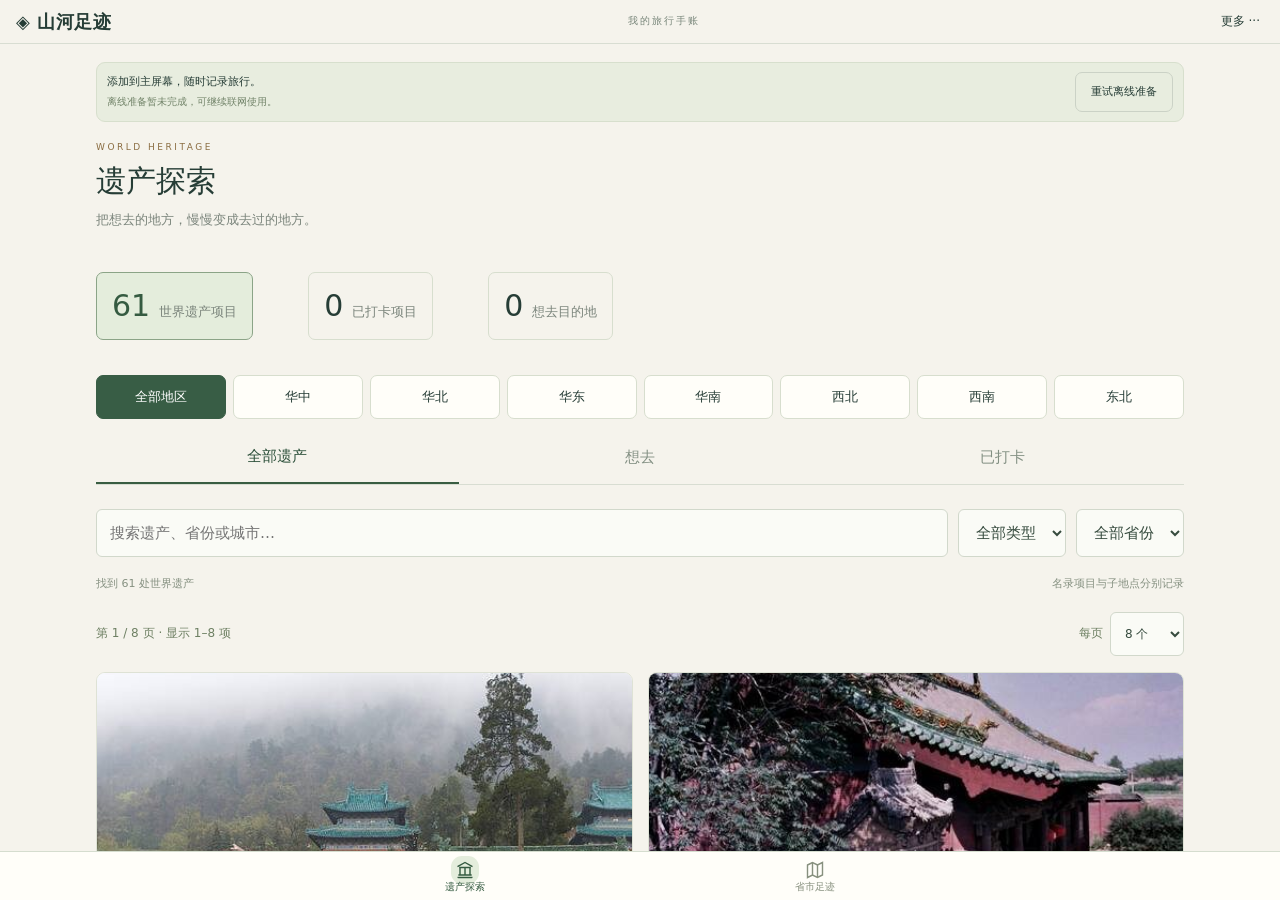
==== commit f4862e54: "Link heritage overview counts to the record tabs" ====
--- a/index.html
+++ b/index.html
@@ -3,7 +3,11 @@
 <main id="app-content" tabindex="-1">
 <section id="heritage-page" class="app-page" aria-labelledby="heritage-title">
 <div class="page-heading"><span class="eyebrow">WORLD HERITAGE</span><h1 id="heritage-title">遗产探索</h1><p>把想去的地方，慢慢变成去过的地方。</p></div>
-<div class="stats" id="stats"></div>
+<div class="stats" id="stats" role="group" aria-label="遗产记录总览">
+<button class="stat" type="button" data-overview-mode="all" aria-controls="results"><b id="stat-count-all"></b><span>世界遗产项目</span></button>
+<button class="stat" type="button" data-overview-mode="done" aria-controls="results"><b id="stat-count-done"></b><span>已打卡项目</span></button>
+<button class="stat" type="button" data-overview-mode="todo" aria-controls="results"><b id="stat-count-todo"></b><span>想去目的地</span></button>
+</div>
 <section class="heritage-browser" aria-label="世界遗产查询"><div id="regions" class="region-picker" role="group" aria-label="遗产地区"></div>
 <article><nav id="heritage-modes" aria-label="遗产记录类型"><button class="tab active" data-mode="all">全部遗产</button><button class="tab" data-mode="todo">想去</button><button class="tab" data-mode="done">已打卡</button></nav>
 <div id="filters"><input id="search" placeholder="搜索遗产、省份或城市…" aria-label="搜索"><select id="type" aria-label="遗产类型"><option value="">全部类型</option><option>文化遗产</option><option>自然遗产</option><option>双重遗产</option></select><select id="province" aria-label="省份"><option value="">全部省份</option></select></div>
--- a/journal.css
+++ b/journal.css
@@ -1 +1,13 @@
-.card h2 a{font:inherit;color:inherit;text-decoration:none}.card h2 a:hover{text-decoration:underline;text-underline-offset:5px}.card .detail-open{display:block;text-align:center;color:#385d45;background:#edf1e6;border-radius:5px;padding:9px;margin:17px 0 0;font-size:13px;text-decoration:none}#travel-dialog{width:min(1080px,calc(100% - 28px));max-height:94vh;padding:0;border:1px solid #dce2d5;border-radius:12px;background:#f5f3ec;color:#263d36;overflow:auto}#travel-dialog::backdrop{background:#122b22bf;backdrop-filter:blur(4px)}.travel-top{display:flex;align-items:center;justify-content:space-between;padding:16px 25px;background:#fffef9;position:sticky;top:0;z-index:2;border-bottom:1px solid #dce2d5;font-size:12px}.travel-top button{font-size:12px}#travel-heading{display:grid;grid-template-columns:260px 1fr;gap:28px;padding:28px}.travel-cover{width:100%;height:210px;object-fit:cover;border-radius:8px}#travel-heading h2{font:600 28px/1.5 Georgia,SimSun,serif;margin:8px 0}#travel-heading p{font-size:14px}#travel-heading a{color:#7b8b70;font-size:11px}.travel-tabs{display:flex;gap:25px;margin:0 28px;border-bottom:1px solid #cbd2c6}.travel-tabs button{border:0;border-radius:0;padding:12px 5px}.travel-tabs .active{border-bottom:2px solid #385d45;font-weight:600}#travel-status,#travel-retry{margin:15px 28px;font-size:12px;color:#697961}.travel-panel{padding:0 28px 28px}.travel-panel[hidden]{display:none}.travel-panel form{background:#fffef9;border:1px solid #dce2d5;border-radius:8px;padding:22px}.travel-panel label{display:block;font-size:14px;margin-bottom:8px;font-weight:600}.travel-panel textarea,.travel-panel input:not([type=checkbox]){width:100%;border:1px solid #cbd2c6;background:#fafbf6;padding:12px;border-radius:6px;color:#263d36;font:inherit;margin-bottom:14px}.travel-panel textarea{min-height:115px;resize:vertical}#journal-body-input{min-height:280px;line-height:1.9}.form-bottom{display:flex;flex-wrap:wrap;gap:12px;align-items:center}.form-bottom span{font-size:11px;color:#859080;margin-right:auto}.primary{background:#385d45;color:white;border-color:#385d45}button:disabled{opacity:.6;cursor:wait}.travel-panel>h3{font-size:16px;margin-top:25px}.travel-entry{padding:20px;background:#fffef9;border:1px solid #dce2d5;border-radius:8px;margin:12px 0}.travel-entry time{font-size:11px;color:#859080}.travel-entry h3{font-size:18px}.preserve-lines{white-space:pre-wrap;overflow-wrap:anywhere;line-height:1.9;font-size:14px}.field-help,.travel-empty,.travel-private{font-size:12px;color:#859080}.travel-private{margin:0 28px 20px}#travel-gallery{display:grid;grid-template-columns:repeat(3,minmax(0,1fr));gap:15px}#travel-gallery figure{margin:0;background:#fffef9;border-radius:7px;overflow:hidden}#travel-gallery button{width:100%;padding:0;border:0;display:block}#travel-gallery img{display:block;width:100%;height:210px;object-fit:cover}#travel-gallery figcaption{padding:10px;font-size:12px;overflow-wrap:anywhere}#photo-preview{display:flex;gap:8px;flex-wrap:wrap;margin-bottom:12px}#photo-preview img{width:90px;height:75px;object-fit:cover;border-radius:5px}#upload-status{font-size:12px;color:#697961}.travel-empty{grid-column:1/-1;padding:20px;text-align:center}@media(max-width:650px){#travel-heading{grid-template-columns:1fr;padding:18px;gap:12px}.travel-cover{height:180px}#travel-heading h2{font-size:23px}.travel-top{padding:12px 18px}.travel-tabs{margin:0 18px}.travel-panel{padding:0 18px 18px}.travel-panel form{padding:15px}#travel-status{margin:14px 18px}#travel-gallery{grid-template-columns:repeat(2,minmax(0,1fr))}#travel-gallery img{height:150px}.travel-private{margin:0 18px 20px}}
+.card h2 a{font:inherit;color:inherit;text-decoration:none}.card h2 a:hover{text-decoration:underline;text-underline-offset:5px}.card .detail-open{display:block;text-align:center;color:#385d45;background:#edf1e6;border-radius:5px;padding:9px;margin:17px 0 0;font-size:13px;text-decoration:none}.travel-top{display:flex;align-items:center;justify-content:space-between;padding:16px 25px;background:#fffef9;position:sticky;top:0;z-index:2;border-bottom:1px solid #dce2d5;font-size:12px}.travel-top button{font-size:12px}#travel-heading{display:grid;grid-template-columns:260px 1fr;gap:28px;padding:28px}.travel-cover{width:100%;height:210px;object-fit:cover;border-radius:8px}#travel-heading h2{font:600 28px/1.5 Georgia,SimSun,serif;margin:8px 0}#travel-heading p{font-size:14px}#travel-heading a{color:#7b8b70;font-size:11px}.travel-tabs{display:flex;gap:25px;margin:0 28px;border-bottom:1px solid #cbd2c6}.travel-tabs button{border:0;border-radius:0;padding:12px 5px}.travel-tabs .active{border-bottom:2px solid #385d45;font-weight:600}#travel-status,#travel-retry{margin:15px 28px;font-size:12px;color:#697961}.travel-panel{padding:0 28px 28px}.travel-panel[hidden]{display:none}.travel-panel form{background:#fffef9;border:1px solid #dce2d5;border-radius:8px;padding:22px}.travel-panel label{display:block;font-size:14px;margin-bottom:8px;font-weight:600}.travel-panel textarea,.travel-panel input:not([type=checkbox]){width:100%;border:1px solid #cbd2c6;background:#fafbf6;padding:12px;border-radius:6px;color:#263d36;font:inherit;margin-bottom:14px}.travel-panel textarea{min-height:115px;resize:vertical}#journal-body-input{min-height:280px;line-height:1.9}.form-bottom{display:flex;flex-wrap:wrap;gap:12px;align-items:center}.form-bottom span{font-size:11px;color:#859080;margin-right:auto}.primary{background:#385d45;color:white;border-color:#385d45}button:disabled{opacity:.6;cursor:wait}.travel-panel>h3{font-size:16px;margin-top:25px}.travel-entry{padding:20px;background:#fffef9;border:1px solid #dce2d5;border-radius:8px;margin:12px 0}.travel-entry time{font-size:11px;color:#859080}.travel-entry h3{font-size:18px}.preserve-lines{white-space:pre-wrap;overflow-wrap:anywhere;line-height:1.9;font-size:14px}.field-help,.travel-empty,.travel-private{font-size:12px;color:#859080}.travel-private{margin:0 28px 20px}#travel-gallery{display:grid;grid-template-columns:repeat(3,minmax(0,1fr));gap:15px}#travel-gallery figure{margin:0;background:#fffef9;border-radius:7px;overflow:hidden}#travel-gallery button{width:100%;padding:0;border:0;display:block}#travel-gallery img{display:block;width:100%;height:210px;object-fit:cover}#travel-gallery figcaption{padding:10px;font-size:12px;overflow-wrap:anywhere}#photo-preview{display:flex;gap:8px;flex-wrap:wrap;margin-bottom:12px}#photo-preview img{width:90px;height:75px;object-fit:cover;border-radius:5px}#upload-status{font-size:12px;color:#697961}.travel-empty{grid-column:1/-1;padding:20px;text-align:center}@media(max-width:650px){#travel-heading{grid-template-columns:1fr;padding:18px;gap:12px}.travel-cover{height:180px}#travel-heading h2{font-size:23px}.travel-top{padding:12px 18px}.travel-tabs{margin:0 18px}.travel-panel{padding:0 18px 18px}.travel-panel form{padding:15px}#travel-status{margin:14px 18px}#travel-gallery{grid-template-columns:repeat(2,minmax(0,1fr))}#travel-gallery img{height:150px}.travel-private{margin:0 18px 20px}}
+
+#travel-page{min-width:0;max-width:960px;margin-inline:auto}
+#travel-page .travel-top{position:static;min-height:44px;height:auto;padding:0 12px;border:1px solid #dce2d5;border-radius:10px}
+#travel-close{border:0;padding:6px 0;color:#385d45;min-height:44px}
+#travel-title:focus{outline:none}
+#travel-page input,#travel-page textarea{min-width:0;max-width:100%;scroll-margin-block:0}
+@media(max-width:850px){
+ #travel-page #travel-heading{padding-inline:0}
+ #travel-page .travel-tabs{padding-inline:0}
+ #travel-page .travel-panel{padding-inline:0}
+ #travel-page #travel-status,#travel-page #travel-retry,#travel-page .travel-private{margin-inline:0}
+}
--- a/mobile.css
+++ b/mobile.css
@@ -1 +1 @@
-html{padding:env(safe-area-inset-top) env(safe-area-inset-right) env(safe-area-inset-bottom) env(safe-area-inset-left);-webkit-text-size-adjust:100%}body{overscroll-behavior-y:none}button,.import,select,input{touch-action:manipulation}button,.import{min-height:44px}header{gap:10px;padding:14px 5%}.install-card{display:flex;gap:16px;justify-content:space-between;align-items:center;max-width:1296px;margin:16px auto 0;padding:16px 22px;background:#e8eddf;border:1px solid #d7dfcd;border-radius:9px;font-size:12px}.install-card p{margin:5px 0}.install-card button{white-space:nowrap;font-size:12px}.install-card #mobile-cache-status{font-size:11px;color:#718368}#mobile-provinces-toggle{display:none}#mobile-help{width:min(540px,calc(100% - 30px));max-height:86dvh;padding:24px;border:0;border-radius:12px;background:#fffef9;color:#263d36}#mobile-help::backdrop{background:#18352cbb}#help-close{float:right;border:0}#mobile-help p,#mobile-help li{font-size:14px;line-height:1.9}#mobile-help li{margin:12px 0}#mobile-help h2{font-size:23px}#mobile-help h3{font-size:16px}.travel-panel textarea,.travel-panel input:not([type=checkbox]){font-size:16px}#travel-dialog,#photo-dialog{max-height:calc(100dvh - env(safe-area-inset-top) - env(safe-area-inset-bottom) - 16px)}#toast{max-width:90%;font-size:13px;text-align:center;bottom:calc(20px + env(safe-area-inset-bottom));z-index:5}@media(max-width:850px){.install-card{margin:12px 5% 0;padding:12px;gap:8px;align-items:flex-start}.brand{font-size:20px}header .import,header button{padding:7px 11px;font-size:13px}main{padding-top:25px}h1{font-size:38px}#search,select{font-size:16px;min-height:46px}.stats{justify-content:space-between;gap:8px}.stat b{font-size:26px}.stat span{font-size:11px}.workspace{min-width:0}article{min-width:0}nav{gap:22px}#regions button{padding:9px 12px}#regions{padding-bottom:8px}aside{display:flex;flex-direction:column}#mobile-provinces-toggle{display:block;width:auto;align-self:flex-start;font-size:12px;margin:2px 0 12px;border:1px solid #d1d8cb}.show-provinces #provinces{display:grid;grid-template-columns:repeat(4,minmax(0,1fr));gap:8px;padding-bottom:15px}#provinces label{min-height:40px;padding:9px 6px;gap:6px}.card .actions{flex-wrap:wrap;gap:10px}.card .actions button{padding:8px 12px}.card .detail-open{padding:12px;margin-top:14px}.card h2{font-size:23px}.result-head>span:last-child{max-width:48%;text-align:right}.travel-top{gap:10px}.travel-top button{white-space:nowrap}.travel-tabs{gap:30px}.travel-panel form{padding:16px}#travel-files{padding:9px}#travel-gallery img{height:145px}#journal-body-input{min-height:240px}.photo-detail{padding-bottom:calc(20px + env(safe-area-inset-bottom))}}@media(max-width:360px){header{padding:10px 4%}.brand{font-size:18px}.install-card{display:block}.install-card button{margin-top:7px}.stats .stat span{display:block}.show-provinces #provinces{grid-template-columns:repeat(3,minmax(0,1fr))}}
+html{padding:env(safe-area-inset-top) env(safe-area-inset-right) env(safe-area-inset-bottom) env(safe-area-inset-left);-webkit-text-size-adjust:100%}body{overscroll-behavior-y:none}button,.import,select,input{touch-action:manipulation}button,.import{min-height:44px}header{gap:10px;padding:14px 5%}.install-card{display:flex;gap:16px;justify-content:space-between;align-items:center;max-width:1296px;margin:16px auto 0;padding:16px 22px;background:#e8eddf;border:1px solid #d7dfcd;border-radius:9px;font-size:12px}.install-card p{margin:5px 0}.install-card button{white-space:nowrap;font-size:12px}.install-card #mobile-cache-status{font-size:11px;color:#718368}#mobile-provinces-toggle{display:none}#mobile-help{width:min(540px,calc(100% - 30px));max-height:86dvh;padding:24px;border:0;border-radius:12px;background:#fffef9;color:#263d36}#mobile-help::backdrop{background:#18352cbb}#help-close{float:right;border:0}#mobile-help p,#mobile-help li{font-size:14px;line-height:1.9}#mobile-help li{margin:12px 0}#mobile-help h2{font-size:23px}#mobile-help h3{font-size:16px}.travel-panel textarea,.travel-panel input:not([type=checkbox]){font-size:16px}#photo-dialog{max-height:calc(100dvh - env(safe-area-inset-top) - env(safe-area-inset-bottom) - 16px)}#toast{max-width:90%;font-size:13px;text-align:center;bottom:calc(20px + env(safe-area-inset-bottom));z-index:5}@media(max-width:850px){.install-card{margin:12px 5% 0;padding:12px;gap:8px;align-items:flex-start}.brand{font-size:20px}header .import,header button{padding:7px 11px;font-size:13px}main{padding-top:25px}h1{font-size:38px}#search,select{font-size:16px;min-height:46px}.stats{justify-content:space-between;gap:8px}.stat b{font-size:26px}.stat span{font-size:11px}.workspace{min-width:0}article{min-width:0}nav{gap:22px}#regions button{padding:9px 12px}#regions{padding-bottom:8px}aside{display:flex;flex-direction:column}#mobile-provinces-toggle{display:block;width:auto;align-self:flex-start;font-size:12px;margin:2px 0 12px;border:1px solid #d1d8cb}.show-provinces #provinces{display:grid;grid-template-columns:repeat(4,minmax(0,1fr));gap:8px;padding-bottom:15px}#provinces label{min-height:40px;padding:9px 6px;gap:6px}.card .actions{flex-wrap:wrap;gap:10px}.card .actions button{padding:8px 12px}.card .detail-open{padding:12px;margin-top:14px}.card h2{font-size:23px}.result-head>span:last-child{max-width:48%;text-align:right}.travel-top{gap:10px}.travel-top button{white-space:nowrap}.travel-tabs{gap:30px}.travel-panel form{padding:16px}#travel-files{padding:9px}#travel-gallery img{height:145px}#journal-body-input{min-height:240px}.photo-detail{padding-bottom:calc(20px + env(safe-area-inset-bottom))}}@media(max-width:360px){header{padding:10px 4%}.brand{font-size:18px}.install-card{display:block}.install-card button{margin-top:7px}.stats .stat span{display:block}.show-provinces #provinces{grid-template-columns:repeat(3,minmax(0,1fr))}}
--- a/responsive.css
+++ b/responsive.css
@@ -15,10 +15,10 @@
  .card{padding:16px;min-width:0;border-radius:12px}.heritage-photo{margin:-16px -16px 14px}.card .photo-open{aspect-ratio:16/10}.heritage-photo figcaption{display:flex;flex-direction:column;align-items:flex-start;gap:3px;padding:8px 14px 0;overflow-wrap:anywhere}.heritage-photo figcaption a{margin:0;line-height:1.6}.card h2{font-size:21px;line-height:1.55;margin:9px 0 7px;overflow-wrap:anywhere}.card p{line-height:1.7}.card p.heritage-intro{font-size:13px;line-height:1.9;margin-bottom:16px}
  .card .actions{display:grid;grid-template-columns:repeat(2,minmax(0,1fr));gap:8px;align-items:center}.card .actions button{min-width:0;width:100%;font-size:14px;min-height:44px;padding:9px 6px}.card .actions>a{grid-column:1/-1;justify-self:end;font-size:12px;line-height:44px;min-height:44px;margin:0}.card .detail-open{min-height:48px;display:flex;align-items:center;justify-content:center;width:100%;margin:12px 0 0;padding:12px 8px;font-size:14px;line-height:1.6;background:#385d45;color:white;border-radius:7px}
  .components{gap:7px}.components label{display:inline-flex;align-items:center;gap:6px;min-height:44px;padding:6px 9px;border-radius:5px;background:#f0f2e9;font-size:12px;line-height:1.6}.components input[type=checkbox]{width:18px;height:18px;margin:0;flex:0 0 18px}.notes{padding:18px;min-width:0;font-size:13px;line-height:1.9;overflow-wrap:anywhere}.notes ul{padding-left:20px}footer{font-size:11px;line-height:1.9;margin-top:28px;padding-top:16px}
- #travel-dialog,#photo-dialog{position:fixed;inset:0 auto auto 0;width:100%;max-width:100%;height:100vh;height:var(--mobile-dialog-height,100dvh);max-height:100vh;max-height:var(--mobile-dialog-height,100dvh);margin:0;border:0;border-radius:0;padding:0;overscroll-behavior:contain;scroll-padding-top:calc(132px + env(safe-area-inset-top));scroll-padding-bottom:calc(24px + env(safe-area-inset-bottom))}
+ #photo-dialog{position:fixed;inset:0 auto auto 0;width:100%;max-width:100%;height:100vh;height:var(--mobile-dialog-height,100dvh);max-height:100vh;max-height:var(--mobile-dialog-height,100dvh);margin:0;border:0;border-radius:0;padding:0;overscroll-behavior:contain;scroll-padding-top:calc(132px + env(safe-area-inset-top));scroll-padding-bottom:calc(24px + env(safe-area-inset-bottom))}
  .travel-top{position:sticky;top:0;z-index:4;height:calc(64px + env(safe-area-inset-top));padding:calc(10px + env(safe-area-inset-top)) 16px 10px;gap:8px;background:#fffef9}.travel-top>span{font-size:11px;min-width:0}.travel-top button{white-space:nowrap;padding:8px 12px;min-height:44px;font-size:13px;flex-shrink:0}
  #travel-heading{grid-template-columns:minmax(0,1fr);padding:16px;gap:12px}.travel-cover{width:100%;height:190px;border-radius:8px}#travel-heading .eyebrow{display:block;font-size:11px;letter-spacing:1px}#travel-heading h2{font-size:23px;line-height:1.5;overflow-wrap:anywhere;margin:7px 0 8px}#travel-heading p{font-size:13px;line-height:1.85;margin:5px 0}
- .travel-tabs{position:sticky;top:calc(64px + env(safe-area-inset-top));z-index:3;display:grid;grid-template-columns:repeat(3,minmax(0,1fr));margin:0;padding:0 16px;gap:8px;background:#f5f3ec}.travel-tabs button{padding:13px 4px;min-height:50px;text-align:center;font-size:15px}#travel-status,#travel-retry{margin:12px 16px;font-size:12px;line-height:1.8;overflow-wrap:anywhere}
+ .travel-tabs{display:grid;grid-template-columns:repeat(3,minmax(0,1fr));margin:0;padding:0 16px;gap:8px;background:#f5f3ec}.travel-tabs button{padding:13px 4px;min-height:50px;text-align:center;font-size:15px}#travel-status,#travel-retry{margin:12px 16px;font-size:12px;line-height:1.8;overflow-wrap:anywhere}
  .travel-panel{padding:0 16px 20px;min-width:0}.travel-panel form{padding:14px;min-width:0;border-radius:10px}.travel-panel label{font-size:14px;margin-bottom:8px}.travel-panel input:not([type=checkbox]),.travel-panel textarea{width:100%;min-width:0;max-width:100%;font-size:16px;padding:11px 12px;border-radius:7px;scroll-margin-block:18px}.travel-panel textarea{min-height:150px;line-height:1.8}#journal-body-input{min-height:240px;line-height:1.9}
  .form-bottom{display:grid;grid-template-columns:repeat(2,minmax(0,1fr));gap:10px}.form-bottom span{grid-column:1/-1;margin:0;font-size:11px;line-height:1.7}.form-bottom button{min-width:0;min-height:48px;font-size:14px;padding:10px 5px}#comment-form .form-bottom button{grid-column:1/-1}#photo-form>button{width:100%;min-height:48px;font-size:14px}
  #travel-files{padding:8px;font-size:13px}.travel-panel input::file-selector-button{max-width:100%;font:inherit;border:0;border-radius:5px;background:#e6ebdd;color:#385d45;padding:10px;margin-right:8px;min-height:42px}#photo-preview{display:grid;grid-template-columns:repeat(3,minmax(0,1fr));gap:7px}#photo-preview img{width:100%;height:80px}#travel-gallery{grid-template-columns:repeat(2,minmax(0,1fr));gap:10px}#travel-gallery img{height:auto;aspect-ratio:1;object-fit:cover}#travel-gallery figcaption{padding:8px;font-size:12px;line-height:1.7}
--- a/shell.css
+++ b/shell.css
@@ -2,5 +2,5 @@
 body{padding-bottom:calc(86px + env(safe-area-inset-bottom))}header{position:sticky;top:0;z-index:10;background:#f5f3ecf5;backdrop-filter:blur(14px)}header>.brand{margin-right:auto}header>span{margin-right:0}main{max-width:1120px;padding-top:30px}.app-page{min-width:0}.page-heading{margin-bottom:22px}.page-heading .eyebrow{display:block;font-size:10px;letter-spacing:2.5px;color:#8a6c41}.page-heading h1{font:500 36px/1.35 Georgia,"Songti SC",SimSun,serif;margin:7px 0;color:#263d36}.page-heading p{font-size:13px;color:#7b857c;margin:0}.section-label{font-size:13px;margin:0 0 10px;font-weight:500;color:#6e8063}.app-navigation{position:fixed;z-index:20;bottom:0;left:0;right:0;display:grid;grid-template-columns:repeat(2,minmax(0,1fr));gap:0;padding:8px max(16px,calc((100vw - 700px)/2)) calc(8px + env(safe-area-inset-bottom));border-top:1px solid #d5ddcf;background:#fffef9f7;backdrop-filter:blur(16px);box-shadow:0 -5px 24px #263d3606}.app-navigation button{display:flex;flex-direction:column;align-items:center;justify-content:center;gap:3px;min-height:54px;padding:4px 12px;border:0;border-radius:9px;color:#87907e;font-size:12px;font-weight:500}.app-navigation button[aria-current=page]{color:#355b41;background:#eaf0e3}.app-navigation svg{width:23px;height:23px}.app-navigation button:focus-visible{outline:2px solid #385d45;outline-offset:1px}#toast{z-index:50;bottom:calc(94px + env(safe-area-inset-bottom));max-width:90%;font-size:13px}
 #app-more{position:relative;margin-left:auto}#app-more summary{list-style:none;cursor:pointer;border:1px solid #cbd2c6;border-radius:8px;padding:9px 14px;min-height:44px;font-size:13px;white-space:nowrap}#app-more summary::-webkit-details-marker{display:none}.more-menu{position:absolute;right:0;top:calc(100% + 7px);display:grid;min-width:160px;padding:7px;background:#fffef9;border:1px solid #d5ddcf;border-radius:10px;box-shadow:0 8px 30px #263d3618;z-index:30}.more-menu button,.more-menu .import{width:100%;margin:0;min-height:44px;text-align:left;justify-content:flex-start;border:0;font-size:14px;padding:10px 14px}.more-menu button:hover,.more-menu .import:hover{background:#eef1e7}.install-card{max-width:1120px;margin:12px auto 0}.install-actions:empty{display:none}
 .region-picker{display:grid;grid-template-columns:repeat(8,minmax(0,1fr));gap:7px}.region-picker button,#regions button{width:100%;min-height:44px;margin:0;padding:8px 5px;border:1px solid #d7dece;border-radius:7px;background:#fffef9;font-size:13px;text-align:center;white-space:nowrap}.region-picker button.active,#regions button.active{background:#385d45;color:#fff;border-color:#385d45}.visit-filter-row{display:flex;align-items:center;justify-content:space-between;gap:12px;margin:16px 0 12px;font-size:13px;color:#6e8063}.visit-filter-row select{min-height:44px;min-width:150px}.visit-instruction{font-size:12px;line-height:1.8;color:#7b857c;margin:0 0 16px}#provinces{display:grid;grid-template-columns:repeat(2,minmax(0,1fr));gap:12px;align-items:start}.province-visit{min-width:0;border:1px solid #d9e0d1;border-radius:12px;padding:12px 14px;background:#fffef9}.province-visit.is-visited{border-color:#a8bea0}#provinces .visit-heading button{width:auto;margin:0}#provinces .visit-heading .visit-province-name{font-size:17px;font-weight:600;flex:1;min-width:0;text-align:left;color:#263d36}.visit-heading [data-expand-visits]{color:#6b805e;background:#f0f3e9;border:0;border-radius:6px;font-size:12px}.visit-province-progress{margin:7px 0 10px}#provinces .visit-check{display:flex;align-items:center;padding:0 4px 0 0;min-height:44px;min-width:23px;background:transparent;flex:0 0 auto}#provinces input[type=checkbox]{width:20px;height:20px;flex:0 0 20px}#provinces .visit-children{display:grid;grid-template-columns:1fr;gap:8px;padding:12px 0 0}.visit-child{min-width:0;border-radius:8px;background:#f3f4ec;padding:8px 10px;border:1px solid transparent}.visit-child.is-visited{background:#e8efdf;border-color:#d5e1ca}.visit-child-heading{display:flex;align-items:center;gap:4px}.visit-place-name{border:0;background:transparent;text-align:left;padding:7px 3px;min-height:44px;min-width:0;font-size:14px;overflow-wrap:anywhere;flex:1}.visit-row-actions{display:flex;align-items:center;justify-content:space-between;gap:8px}.visit-row-actions button{border:0;min-height:44px;font-size:12px;padding:7px 3px;color:#69825b;text-align:left}.visit-row-actions button:first-child{color:#849078}.visit-note-preview{display:flex;flex-wrap:wrap;gap:3px 8px;margin:2px 0 7px;font-size:12px;line-height:1.7;color:#708067;overflow-wrap:anywhere}.visit-note-preview time{flex-shrink:0;color:#476340}.visit-note-preview span{display:-webkit-box;-webkit-box-orient:vertical;-webkit-line-clamp:2;overflow:hidden;white-space:pre-wrap}.visit-child-empty{font-size:12px;color:#859080}.visit-summary{margin:0 0 22px;padding:18px}.visit-summary-scope{font-size:13px}.visit-metric{padding:14px 16px}.visit-metric-number strong{font-size:34px}.visit-metric-label{font-size:13px}#visit-summary p{font-size:12px}.heritage-browser>#regions{margin-bottom:12px}.heritage-browser article>nav{display:grid;grid-template-columns:repeat(3,minmax(0,1fr));gap:0}.heritage-browser article>nav button{min-height:48px;padding:13px 5px}.heritage-location{display:flex;justify-content:space-between;align-items:center;gap:8px;padding:8px 12px;background:#eaf0e3;border-radius:7px;font-size:12px;color:#42613e}.heritage-location button{font-size:12px;padding:6px 8px;min-height:40px;border:0}.heritage-browser #results{grid-template-columns:repeat(2,minmax(0,1fr))}
-.visit-editor-top{display:flex;align-items:center;justify-content:space-between;padding:12px 20px;border-bottom:1px solid #e1e5d9;font-size:12px;color:#79876e}.visit-editor-top button{width:44px;height:44px;padding:0;border:0;font-size:18px}#visit-editor-form{padding:20px}#visit-editor-title{font-size:26px;line-height:1.4;margin:0 0 5px}#visit-editor-status{font-size:12px;color:#6f825f;margin:0 0 22px}#visit-editor-form>label{display:block;font-size:14px;margin:16px 0 8px}#visit-editor-form>label span{display:block;color:#8a9482;font-size:11px;margin-top:3px}#visit-editor-form input,#visit-editor-form textarea{display:block;width:100%;min-width:0;font:16px/1.65 system-ui,sans-serif;padding:10px 12px;border:1px solid #d1d8cb;border-radius:8px;background:#fafbf6;color:#364b3e}#visit-editor-form input{min-height:48px}#visit-editor-form textarea{resize:vertical;min-height:132px}.visit-editor-help{font-size:11px;line-height:1.8;color:#8a9482}.visit-editor-actions{display:flex;justify-content:space-between;gap:10px;margin-top:22px}.visit-editor-actions button{font-size:13px;min-height:46px;padding:10px 12px}.visit-editor-actions .primary{background:#385d45;border-color:#385d45;color:#fff}#visit-editor-form :focus-visible{outline:2px solid #446647;outline-offset:2px}
-@media(max-width:850px){header{display:flex;padding-left:16px;padding-right:16px}.brand{font-size:21px}main{padding-top:24px}.page-heading{margin-bottom:20px}.page-heading h1{font-size:30px}.page-heading p{font-size:12px}.install-card{margin:10px 16px 0;padding:8px 11px}.region-picker,#regions{display:grid;grid-template-columns:repeat(4,minmax(0,1fr));gap:6px}.visit-summary{padding:14px;margin-bottom:22px}.visit-metric{padding:12px}.visit-metric-number strong{font-size:31px}#provinces,.show-provinces #provinces{display:grid;grid-template-columns:minmax(0,1fr);gap:10px}#provinces .visit-heading .visit-province-name{font-size:17px}.province-visit{padding:10px 13px}#provinces .visit-children{display:grid;grid-template-columns:1fr}.visit-filter-row select{font-size:16px}.visit-instruction{font-size:11px}.heritage-browser #results{grid-template-columns:minmax(0,1fr)}.heritage-browser .stats{padding-top:0}.app-navigation{padding-left:16px;padding-right:16px}.visit-editor-top{padding:8px 16px}#visit-editor-form{padding:18px}.visit-editor-actions{flex-wrap:wrap}.visit-editor-actions button{flex:1;white-space:nowrap}#toast{padding:10px 14px;width:max-content;max-width:calc(100% - 32px)}}
+.visit-editor-top{display:flex;align-items:center;justify-content:space-between;padding:12px 20px;border-bottom:1px solid #e1e5d9;font-size:12px;color:#79876e}.visit-editor-top button{width:44px;height:44px;padding:0;border:0;font-size:18px}#visit-editor-form{padding:20px}#visit-editor-title{font-size:26px;line-height:1.4;margin:0 0 5px}#visit-editor-status{font-size:12px;color:#6f825f;margin:0 0 22px}#visit-editor-form>label{display:block;font-size:14px;margin:16px 0 8px}#visit-editor-form>label span{display:block;color:#8a9482;font-size:11px;margin-top:3px}#visit-editor-form input,#visit-editor-form textarea,#travel-page input:not([type=file]),#travel-page textarea{display:block;width:100%;min-width:0;font:16px/1.65 system-ui,sans-serif;padding:10px 12px;border:1px solid #d1d8cb;border-radius:8px;background:#fafbf6;color:#364b3e}#visit-editor-form input{min-height:48px}#visit-editor-form textarea{resize:vertical;min-height:132px}.visit-editor-help{font-size:11px;line-height:1.8;color:#8a9482}.visit-editor-actions{display:flex;justify-content:space-between;gap:10px;margin-top:22px}.visit-editor-actions button{font-size:13px;min-height:46px;padding:10px 12px}.visit-editor-actions .primary{background:#385d45;border-color:#385d45;color:#fff}#visit-editor-form :focus-visible,#travel-page input:focus-visible,#travel-page textarea:focus-visible{outline:2px solid #446647;outline-offset:2px}
+@media(max-width:850px){#travel-page textarea{min-height:132px;line-height:1.65}header{display:flex;padding-left:16px;padding-right:16px}.brand{font-size:21px}main{padding-top:24px}.page-heading{margin-bottom:20px}.page-heading h1{font-size:30px}.page-heading p{font-size:12px}.install-card{margin:10px 16px 0;padding:8px 11px}.region-picker,#regions{display:grid;grid-template-columns:repeat(4,minmax(0,1fr));gap:6px}.visit-summary{padding:14px;margin-bottom:22px}.visit-metric{padding:12px}.visit-metric-number strong{font-size:31px}#provinces,.show-provinces #provinces{display:grid;grid-template-columns:minmax(0,1fr);gap:10px}#provinces .visit-heading .visit-province-name{font-size:17px}.province-visit{padding:10px 13px}#provinces .visit-children{display:grid;grid-template-columns:1fr}.visit-filter-row select{font-size:16px}.visit-instruction{font-size:11px}.heritage-browser #results{grid-template-columns:minmax(0,1fr)}.heritage-browser .stats{padding-top:0}.app-navigation{padding-left:16px;padding-right:16px}.visit-editor-top{padding:8px 16px}#visit-editor-form{padding:18px}.visit-editor-actions{flex-wrap:wrap}.visit-editor-actions button{flex:1;white-space:nowrap}#toast{padding:10px 14px;width:max-content;max-width:calc(100% - 32px)}}
--- a/visit-photos.css
+++ b/visit-photos.css
@@ -1,4 +1,4 @@
-.visit-row-actions .visit-photo-count{color:#4c7051;white-space:nowrap}.visit-photo-count span{display:inline-block;min-width:16px;text-align:center;font-variant-numeric:tabular-nums}.visit-editor-identity{padding:20px 20px 12px}.visit-editor-identity #visit-editor-status{margin-bottom:0}.visit-editor-tabs{position:sticky;top:0;z-index:2;display:grid;grid-template-columns:1fr 1fr;margin:0;padding:0 20px;border-bottom:1px solid #dce2d4;background:#fffef9}.visit-editor-tabs button{min-height:48px;padding:10px 8px;border:0;border-radius:0;font-size:14px;color:#89947f}.visit-editor-tabs button[aria-selected=true]{color:#355b41;font-weight:600;border-bottom:2px solid #385d45}.visit-editor-tabs button:focus-visible{outline:2px solid #446647;outline-offset:-4px}.visit-editor-tabs span{padding:1px 7px;margin-left:4px;border-radius:12px;background:#eaf0e3;font-size:11px}.visit-editor-identity+#visit-editor-form{padding-top:0}#visit-record-panel #visit-editor-form{padding-top:2px}#visit-record-panel .visit-editor-actions{flex-wrap:wrap}.visit-editor-actions .primary:disabled{opacity:.55}
+.visit-row-actions .visit-photo-count{color:#4c7051;white-space:nowrap}.visit-photo-count span{display:inline-block;min-width:16px;text-align:center;font-variant-numeric:tabular-nums}.visit-editor-identity{padding:20px 20px 12px}.visit-editor-identity #visit-editor-status{margin-bottom:0}.visit-editor-tabs{display:grid;grid-template-columns:1fr 1fr;margin:0;padding:0 20px;border-bottom:1px solid #dce2d4;background:#fffef9}.visit-editor-tabs button{min-height:48px;padding:10px 8px;border:0;border-radius:0;font-size:14px;color:#89947f}.visit-editor-tabs button[aria-selected=true]{color:#355b41;font-weight:600;border-bottom:2px solid #385d45}.visit-editor-tabs button:focus-visible{outline:2px solid #446647;outline-offset:-4px}.visit-editor-tabs span{padding:1px 7px;margin-left:4px;border-radius:12px;background:#eaf0e3;font-size:11px}.visit-editor-identity+#visit-editor-form{padding-top:0}#visit-record-panel #visit-editor-form{padding-top:2px}#visit-record-panel .visit-editor-actions{flex-wrap:wrap}.visit-editor-actions .primary:disabled{opacity:.55}
 #visit-album-panel{padding:18px 20px 20px}.visit-album-intro>p:first-child{font-size:13px;line-height:1.8;margin:0 0 12px;color:#718366}#visit-photo-add{display:flex;gap:8px;align-items:center;justify-content:center;width:100%;min-height:50px;border:1px dashed #9eb390;border-radius:9px;background:#edf3e6;color:#385d45;font-size:15px}#visit-photo-add>span{font-size:22px;line-height:1}.visit-album-help,.visit-album-backup{font-size:11px;line-height:1.8;color:#8a9482;margin:10px 0 0}.visit-album-backup{border-top:1px solid #e1e5d9;padding-top:12px;margin-top:20px}.visit-photo-grid{display:grid;grid-template-columns:repeat(3,minmax(0,1fr));gap:10px}.visit-photo-grid figure{margin:0;min-width:0}.visit-photo-grid button{display:block;width:100%;padding:0;border:0;border-radius:8px;overflow:hidden;background:#e8edde}.visit-photo-grid img{display:block;width:100%;height:auto;aspect-ratio:1;object-fit:cover;border-radius:8px;background:#e8edde}.visit-photo-grid figcaption{display:-webkit-box;-webkit-box-orient:vertical;-webkit-line-clamp:2;overflow:hidden;font-size:11px;line-height:1.65;color:#7a8870;margin:5px 0 0;overflow-wrap:anywhere;white-space:pre-wrap}.visit-album-empty{grid-column:1/-1;padding:25px 12px 18px;text-align:center;color:#8a967e}.visit-album-empty>span{display:block;font-size:35px;line-height:1.5;color:#a6b798}.visit-album-empty strong{display:block;font-size:13px;font-weight:500;margin:6px 0}.visit-album-empty p{font-size:11px;line-height:1.8;margin:0}.visit-photo-grid button:focus-visible{outline:2px solid #446647;outline-offset:3px}#visit-photo-status{font-size:12px;line-height:1.8;color:#6d805e;margin:14px 0;overflow-wrap:anywhere}#visit-photo-status:empty{margin:14px 0 0}#visit-photo-form{padding:12px;background:#f1f4e9;border:1px solid #dbe4cf;border-radius:10px;margin-top:14px}.visit-selection-heading{display:flex;align-items:center;justify-content:space-between;gap:10px;font-size:12px;margin-bottom:10px}.visit-selection-heading strong{font-weight:500;color:#4c6b43}.visit-selection-heading button{min-height:44px;padding:6px 3px;border:0;font-size:12px;color:#7f8c74}#visit-photo-form label,#visit-photo-caption-form label{display:block;font-size:13px;margin:16px 0 8px}#visit-photo-form label span,#visit-photo-caption-form label span{display:block;font-size:11px;color:#8a9482;margin-top:3px}#visit-photo-form textarea,#visit-photo-caption-form textarea{width:100%;min-width:0;resize:vertical;padding:10px 12px;font:16px/1.65 system-ui,sans-serif;border:1px solid #d1d8cb;border-radius:8px;background:#fffef9;color:#364b3e}#visit-photo-save{width:100%;min-height:46px;background:#385d45;color:#fff;border-color:#385d45;font-size:14px;margin-top:12px}#visit-photo-retry{min-height:44px;margin-bottom:14px;font-size:13px}#visit-photo-form button:disabled,#visit-photo-add:disabled{opacity:.55}
 #visit-photo-viewer{padding:0;background:#fffef9;color:#263d36;border:1px solid #d9e0d1;border-radius:14px;width:calc(100% - 28px);max-width:640px;max-height:calc(var(--mobile-dialog-height,100dvh) - 28px);overflow:auto}#visit-photo-viewer::backdrop{background:#17271ee6}#visit-photo-viewer .visit-editor-top{position:sticky;top:0;background:#fffef9;z-index:2}#visit-photo-full{display:block;width:100%;height:auto;max-height:48vh;max-height:48dvh;object-fit:contain;background:#e9ecdf}#visit-photo-caption-form{padding:0 18px 20px}#visit-photo-saved-date{font-size:11px;color:#8a9482;margin:14px 0}.visit-editor-actions .visit-photo-delete,#visit-photo-delete-confirm-button{border:1px solid #e0c4ba;color:#a4513d;background:#fff9f6}#visit-photo-delete-confirm{margin:0 18px 20px;padding:12px;border:1px solid #e6ccc0;border-radius:9px;background:#fff5ed;font-size:13px}#visit-photo-delete-confirm p{margin:0 0 10px}#visit-photo-delete-confirm>div{display:flex;justify-content:flex-end;gap:10px}#visit-photo-delete-confirm button{min-height:44px;font-size:13px}#visit-photo-viewer :focus-visible{outline:2px solid #446647;outline-offset:2px}
 @media(max-width:850px){.visit-editor-identity{padding:16px 18px 12px}.visit-editor-tabs{padding:0 18px}#visit-album-panel{padding:16px 18px 20px}.visit-photo-grid{gap:8px}.visit-row-actions{gap:6px}.visit-row-actions button{font-size:11px}.visit-row-actions .visit-photo-count{font-size:12px}#visit-photo-viewer{width:calc(100% - 20px);max-height:calc(var(--mobile-dialog-height,100dvh) - 20px);border-radius:11px}#visit-photo-viewer-title{max-width:calc(100% - 44px);overflow-wrap:anywhere;font-size:12px}#visit-photo-full{max-height:42vh;max-height:42dvh}}@media(max-width:360px){.visit-photo-grid{grid-template-columns:repeat(2,minmax(0,1fr))}.visit-row-actions button{font-size:10px}}
--- a/app-frame.css
+++ b/app-frame.css
@@ -4,3 +4,25 @@
 @media(max-width:850px){header>span{display:none}.page-heading h1{font-size:27px}.page-heading p{font-size:11px}.page-heading{margin-bottom:16px}.app-navigation{padding-left:max(12px,env(safe-area-inset-left));padding-right:max(12px,env(safe-area-inset-right))}#provinces .visit-children{grid-template-columns:minmax(0,1fr)}#provinces,.show-provinces #provinces{gap:7px}.province-visit{padding:3px 12px}.province-visit.is-expanded{padding:5px 12px 12px}#provinces .visit-heading .visit-province-name{font-size:15px}.visit-summary{padding:12px}.visit-summary-scope{font-size:12px}.visit-metric{padding:10px 12px}.visit-metric-number strong{font-size:28px}#visit-summary p{font-size:11px}}
 
 .install-actions{flex-wrap:wrap;max-width:45%;justify-content:flex-end}.install-actions button{max-width:100%;min-height:40px;white-space:normal;font-size:11px;line-height:1.5}
+
+@media (max-width:850px) {
+  html[data-mobile-keyboard] body {
+    /* Keep the scroll pane painted beneath the translucent keyboard toolbar. */
+    --keyboard-toolbar-overlap:72px;
+    height:calc(100dvh + var(--keyboard-toolbar-overlap));
+  }
+  html[data-mobile-keyboard] body>main {
+    --keyboard-scroll-inset:max(16px, calc(100dvh + var(--keyboard-toolbar-overlap) - var(--mobile-visible-bottom) + 16px));
+    padding-bottom:var(--keyboard-scroll-inset);
+    scroll-padding-bottom:var(--keyboard-scroll-inset);
+  }
+  html[data-mobile-keyboard] #app-navigation {display:none}
+}
+
+[data-unsaved]{outline:2px solid #a86620!important;outline-offset:3px;scroll-margin-block:16px}
+
+#stats .stat {min-width:0;border:1px solid #d7dece}
+#stats .stat:hover {border-color:#8ba487}
+#stats .stat[aria-pressed=true] {background:#e4eddc;border-color:#8ba487;color:#355b41}
+#stats .stat:focus-visible {outline:2px solid #446647;outline-offset:2px}
+#heritage-modes [data-mode] {scroll-margin-top:12px}
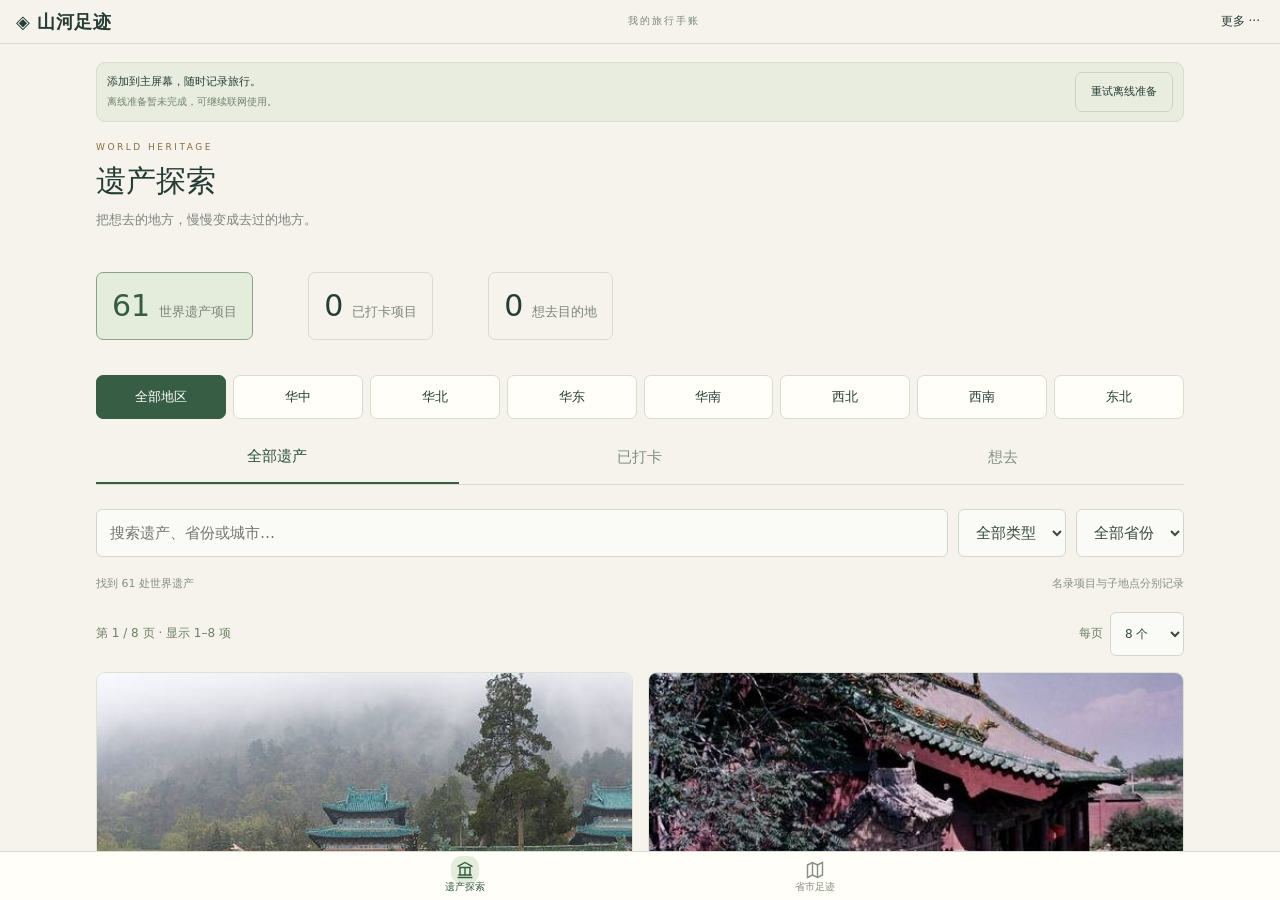
==== commit 0aa78e2d: "Keep uploaded covers and align heritage filter order" ====
--- a/index.html
+++ b/index.html
@@ -9,7 +9,7 @@
 <button class="stat" type="button" data-overview-mode="todo" aria-controls="results"><b id="stat-count-todo"></b><span>想去目的地</span></button>
 </div>
 <section class="heritage-browser" aria-label="世界遗产查询"><div id="regions" class="region-picker" role="group" aria-label="遗产地区"></div>
-<article><nav id="heritage-modes" aria-label="遗产记录类型"><button class="tab active" data-mode="all">全部遗产</button><button class="tab" data-mode="todo">想去</button><button class="tab" data-mode="done">已打卡</button></nav>
+<article><nav id="heritage-modes" aria-label="遗产记录类型"><button class="tab active" data-mode="all">全部遗产</button><button class="tab" data-mode="done">已打卡</button><button class="tab" data-mode="todo">想去</button></nav>
 <div id="filters"><input id="search" placeholder="搜索遗产、省份或城市…" aria-label="搜索"><select id="type" aria-label="遗产类型"><option value="">全部类型</option><option>文化遗产</option><option>自然遗产</option><option>双重遗产</option></select><select id="province" aria-label="省份"><option value="">全部省份</option></select></div>
 <div id="heritage-location" class="heritage-location" hidden><span id="heritage-location-label"></span><button id="clear-location" type="button">清除城市条件</button></div>
 <div class="result-head"><span id="count"></span><span>名录项目与子地点分别记录</span></div>
--- a/app-frame.css
+++ b/app-frame.css
@@ -25,4 +25,3 @@
 #stats .stat:hover {border-color:#8ba487}
 #stats .stat[aria-pressed=true] {background:#e4eddc;border-color:#8ba487;color:#355b41}
 #stats .stat:focus-visible {outline:2px solid #446647;outline-offset:2px}
-#heritage-modes [data-mode] {scroll-margin-top:12px}
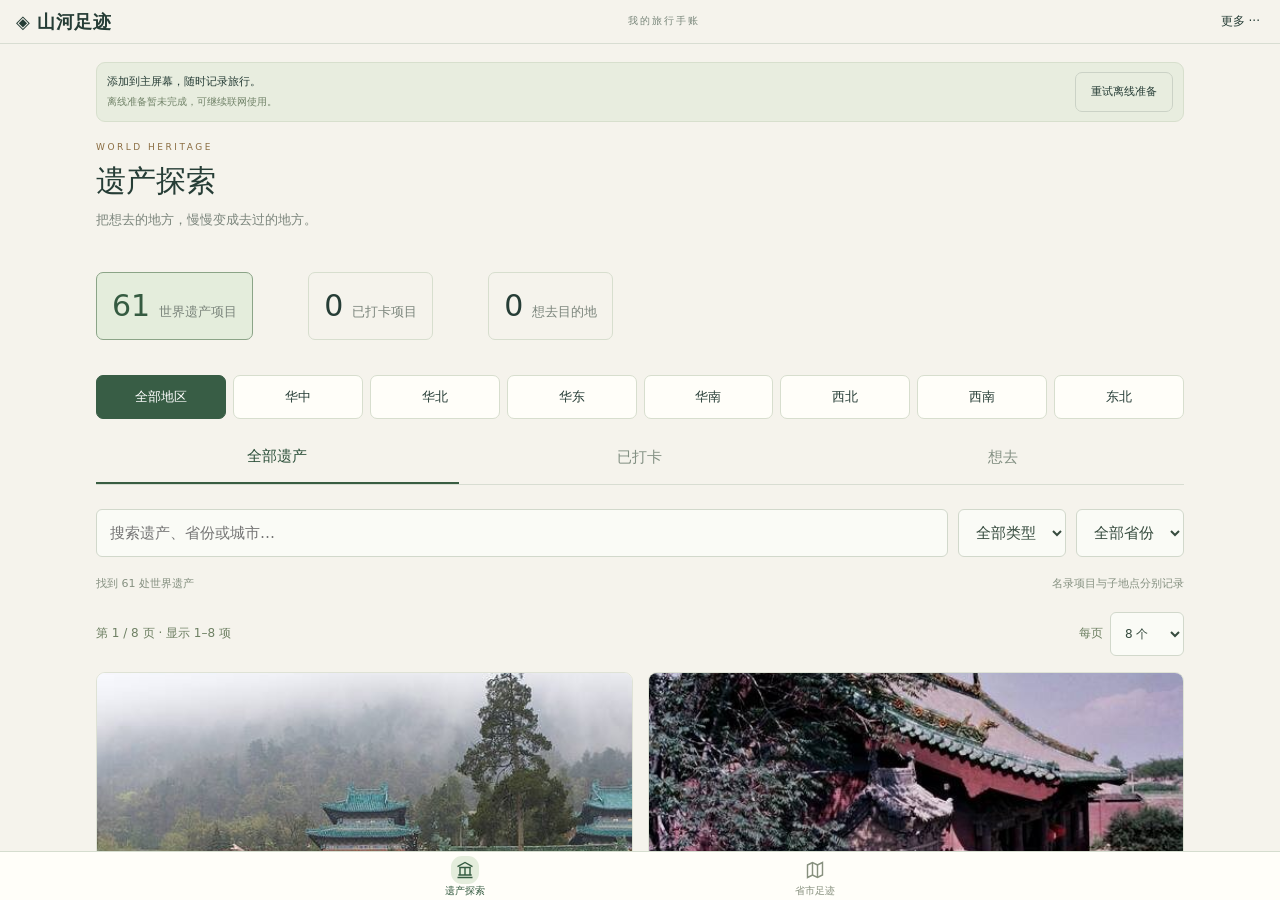
==== commit c7f28b67: "Render bottom navigation highlights independently of icon SVGs" ====
--- a/index.html
+++ b/index.html
@@ -33,7 +33,7 @@
 <p id="visit-photo-status" role="status" aria-live="polite"></p><button id="visit-photo-retry" type="button" hidden>重新读取照片</button><div id="visit-photo-gallery" class="visit-photo-grid"></div><p class="visit-album-backup">照片随完整备份迁移，可在右上角“更多”中备份。</p></section></section>
 <footer>资料来源：<a href="https://whc.unesco.org/en/statesparties/cn" target="_blank" rel="noopener">UNESCO 世界遗产中心 ↗</a> · 记录仅存本机，请定期备份。</footer>
 </main>
-<nav id="app-navigation" class="app-navigation" aria-label="主导航"><button type="button" data-app-page="heritage" aria-controls="heritage-page" aria-current="page"><svg viewBox="0 0 24 24" fill="none" stroke="currentColor" stroke-width="1.7" aria-hidden="true"><path d="m3 8 9-5 9 5M3 21h18M5 9h14M6 10v8m6-8v8m6-8v8M4 18h16"/></svg><span>遗产探索</span></button><button type="button" data-app-page="visits" aria-controls="visits-page"><svg viewBox="0 0 24 24" fill="none" stroke="currentColor" stroke-width="1.7" aria-hidden="true"><path d="m3 6 6-3 6 3 6-3v15l-6 3-6-3-6 3V6Z"/><path d="M9 3v15m6-12v15"/></svg><span>省市足迹</span></button></nav>
+<nav id="app-navigation" class="app-navigation" aria-label="主导航"><button type="button" data-app-page="heritage" aria-controls="heritage-page" aria-current="page"><span class="app-nav-icon"><svg viewBox="0 0 24 24" fill="none" stroke="currentColor" stroke-width="1.7" aria-hidden="true"><path d="m3 8 9-5 9 5M3 21h18M5 9h14M6 10v8m6-8v8m6-8v8M4 18h16"/></svg></span><span>遗产探索</span></button><button type="button" data-app-page="visits" aria-controls="visits-page"><span class="app-nav-icon"><svg viewBox="0 0 24 24" fill="none" stroke="currentColor" stroke-width="1.7" aria-hidden="true"><path d="m3 6 6-3 6 3 6-3v15l-6 3-6-3-6 3V6Z"/><path d="M9 3v15m6-12v15"/></svg></span><span>省市足迹</span></button></nav>
 <div id="toast" role="status"></div>
 <dialog id="visit-photo-viewer" aria-labelledby="visit-photo-viewer-title"><div class="visit-editor-top"><span id="visit-photo-viewer-title">省市照片</span><button id="visit-photo-viewer-close" type="button" aria-label="关闭省市照片">✕</button></div><img id="visit-photo-full" alt=""><form id="visit-photo-caption-form"><p id="visit-photo-saved-date"></p><label for="visit-photo-edit-caption">照片说明 <span>选填，最多500字</span></label><textarea id="visit-photo-edit-caption" rows="3" maxlength="500"></textarea><div class="visit-editor-actions"><button id="visit-photo-delete" class="visit-photo-delete" type="button">删除照片</button><button type="submit" class="primary">保存说明</button></div></form><div id="visit-photo-delete-confirm" role="alert" hidden><p>删除这张照片？此操作无法撤销。</p><div><button id="visit-photo-delete-cancel" type="button">保留照片</button><button id="visit-photo-delete-confirm-button" type="button" class="visit-photo-delete">确认删除</button></div></div></dialog>
 <dialog id="photo-dialog" aria-labelledby="photo-title"><button id="photo-close" aria-label="关闭大图">✕</button><img id="photo-full" alt=""><div class="photo-detail"><div id="photo-caption"></div><h2 id="photo-title"></h2><p id="photo-intro"></p><a id="photo-credit" target="_blank" rel="noopener"></a><div id="photo-cover-tools"></div><p class="photo-note">照片展示遗产的代表性地点，系列遗产不代表所有组成部分。</p></div></dialog><script src="data.js"></script><script src="intros.js"></script><script src="photos.js"></script><script src="divisions.js"></script><script src="visit-model.js"></script><script src="visits.js"></script><script src="app.js"></script><script src="mobile-store.js"></script><script src="journal.js"></script><script src="mobile.js"></script><script src="covers.js"></script><script src="shell.js"></script><script src="visit-photos.js"></script><script src="offline.js"></script></body></html>
--- a/shell.css
+++ b/shell.css
@@ -1,5 +1,5 @@
 /* The two pages keep their own controls and share the fixed app navigation. */
-body{padding-bottom:calc(86px + env(safe-area-inset-bottom))}header{position:sticky;top:0;z-index:10;background:#f5f3ecf5;backdrop-filter:blur(14px)}header>.brand{margin-right:auto}header>span{margin-right:0}main{max-width:1120px;padding-top:30px}.app-page{min-width:0}.page-heading{margin-bottom:22px}.page-heading .eyebrow{display:block;font-size:10px;letter-spacing:2.5px;color:#8a6c41}.page-heading h1{font:500 36px/1.35 Georgia,"Songti SC",SimSun,serif;margin:7px 0;color:#263d36}.page-heading p{font-size:13px;color:#7b857c;margin:0}.section-label{font-size:13px;margin:0 0 10px;font-weight:500;color:#6e8063}.app-navigation{position:fixed;z-index:20;bottom:0;left:0;right:0;display:grid;grid-template-columns:repeat(2,minmax(0,1fr));gap:0;padding:8px max(16px,calc((100vw - 700px)/2)) calc(8px + env(safe-area-inset-bottom));border-top:1px solid #d5ddcf;background:#fffef9f7;backdrop-filter:blur(16px);box-shadow:0 -5px 24px #263d3606}.app-navigation button{display:flex;flex-direction:column;align-items:center;justify-content:center;gap:3px;min-height:54px;padding:4px 12px;border:0;border-radius:9px;color:#87907e;font-size:12px;font-weight:500}.app-navigation button[aria-current=page]{color:#355b41;background:#eaf0e3}.app-navigation svg{width:23px;height:23px}.app-navigation button:focus-visible{outline:2px solid #385d45;outline-offset:1px}#toast{z-index:50;bottom:calc(94px + env(safe-area-inset-bottom));max-width:90%;font-size:13px}
+body{padding-bottom:calc(86px + env(safe-area-inset-bottom))}header{position:sticky;top:0;z-index:10;background:#f5f3ecf5;backdrop-filter:blur(14px)}header>.brand{margin-right:auto}header>span{margin-right:0}main{max-width:1120px;padding-top:30px}.app-page{min-width:0}.page-heading{margin-bottom:22px}.page-heading .eyebrow{display:block;font-size:10px;letter-spacing:2.5px;color:#8a6c41}.page-heading h1{font:500 36px/1.35 Georgia,"Songti SC",SimSun,serif;margin:7px 0;color:#263d36}.page-heading p{font-size:13px;color:#7b857c;margin:0}.section-label{font-size:13px;margin:0 0 10px;font-weight:500;color:#6e8063}.app-navigation{position:fixed;z-index:20;bottom:0;left:0;right:0;display:grid;grid-template-columns:repeat(2,minmax(0,1fr));gap:0;padding:8px max(16px,calc((100vw - 700px)/2)) calc(8px + env(safe-area-inset-bottom));border-top:1px solid #d5ddcf;background:#fffef9}.app-navigation button{display:flex;flex-direction:column;align-items:center;justify-content:center;gap:3px;min-height:54px;padding:4px 12px;border:0;border-radius:9px;color:#87907e;font-size:12px;font-weight:500}.app-navigation button:focus-visible{outline:2px solid #385d45;outline-offset:1px}#toast{z-index:50;bottom:calc(94px + env(safe-area-inset-bottom));max-width:90%;font-size:13px}
 #app-more{position:relative;margin-left:auto}#app-more summary{list-style:none;cursor:pointer;border:1px solid #cbd2c6;border-radius:8px;padding:9px 14px;min-height:44px;font-size:13px;white-space:nowrap}#app-more summary::-webkit-details-marker{display:none}.more-menu{position:absolute;right:0;top:calc(100% + 7px);display:grid;min-width:160px;padding:7px;background:#fffef9;border:1px solid #d5ddcf;border-radius:10px;box-shadow:0 8px 30px #263d3618;z-index:30}.more-menu button,.more-menu .import{width:100%;margin:0;min-height:44px;text-align:left;justify-content:flex-start;border:0;font-size:14px;padding:10px 14px}.more-menu button:hover,.more-menu .import:hover{background:#eef1e7}.install-card{max-width:1120px;margin:12px auto 0}.install-actions:empty{display:none}
 .region-picker{display:grid;grid-template-columns:repeat(8,minmax(0,1fr));gap:7px}.region-picker button,#regions button{width:100%;min-height:44px;margin:0;padding:8px 5px;border:1px solid #d7dece;border-radius:7px;background:#fffef9;font-size:13px;text-align:center;white-space:nowrap}.region-picker button.active,#regions button.active{background:#385d45;color:#fff;border-color:#385d45}.visit-filter-row{display:flex;align-items:center;justify-content:space-between;gap:12px;margin:16px 0 12px;font-size:13px;color:#6e8063}.visit-filter-row select{min-height:44px;min-width:150px}.visit-instruction{font-size:12px;line-height:1.8;color:#7b857c;margin:0 0 16px}#provinces{display:grid;grid-template-columns:repeat(2,minmax(0,1fr));gap:12px;align-items:start}.province-visit{min-width:0;border:1px solid #d9e0d1;border-radius:12px;padding:12px 14px;background:#fffef9}.province-visit.is-visited{border-color:#a8bea0}#provinces .visit-heading button{width:auto;margin:0}#provinces .visit-heading .visit-province-name{font-size:17px;font-weight:600;flex:1;min-width:0;text-align:left;color:#263d36}.visit-heading [data-expand-visits]{color:#6b805e;background:#f0f3e9;border:0;border-radius:6px;font-size:12px}.visit-province-progress{margin:7px 0 10px}#provinces .visit-check{display:flex;align-items:center;padding:0 4px 0 0;min-height:44px;min-width:23px;background:transparent;flex:0 0 auto}#provinces input[type=checkbox]{width:20px;height:20px;flex:0 0 20px}#provinces .visit-children{display:grid;grid-template-columns:1fr;gap:8px;padding:12px 0 0}.visit-child{min-width:0;border-radius:8px;background:#f3f4ec;padding:8px 10px;border:1px solid transparent}.visit-child.is-visited{background:#e8efdf;border-color:#d5e1ca}.visit-child-heading{display:flex;align-items:center;gap:4px}.visit-place-name{border:0;background:transparent;text-align:left;padding:7px 3px;min-height:44px;min-width:0;font-size:14px;overflow-wrap:anywhere;flex:1}.visit-row-actions{display:flex;align-items:center;justify-content:space-between;gap:8px}.visit-row-actions button{border:0;min-height:44px;font-size:12px;padding:7px 3px;color:#69825b;text-align:left}.visit-row-actions button:first-child{color:#849078}.visit-note-preview{display:flex;flex-wrap:wrap;gap:3px 8px;margin:2px 0 7px;font-size:12px;line-height:1.7;color:#708067;overflow-wrap:anywhere}.visit-note-preview time{flex-shrink:0;color:#476340}.visit-note-preview span{display:-webkit-box;-webkit-box-orient:vertical;-webkit-line-clamp:2;overflow:hidden;white-space:pre-wrap}.visit-child-empty{font-size:12px;color:#859080}.visit-summary{margin:0 0 22px;padding:18px}.visit-summary-scope{font-size:13px}.visit-metric{padding:14px 16px}.visit-metric-number strong{font-size:34px}.visit-metric-label{font-size:13px}#visit-summary p{font-size:12px}.heritage-browser>#regions{margin-bottom:12px}.heritage-browser article>nav{display:grid;grid-template-columns:repeat(3,minmax(0,1fr));gap:0}.heritage-browser article>nav button{min-height:48px;padding:13px 5px}.heritage-location{display:flex;justify-content:space-between;align-items:center;gap:8px;padding:8px 12px;background:#eaf0e3;border-radius:7px;font-size:12px;color:#42613e}.heritage-location button{font-size:12px;padding:6px 8px;min-height:40px;border:0}.heritage-browser #results{grid-template-columns:repeat(2,minmax(0,1fr))}
 .visit-editor-top{display:flex;align-items:center;justify-content:space-between;padding:12px 20px;border-bottom:1px solid #e1e5d9;font-size:12px;color:#79876e}.visit-editor-top button{width:44px;height:44px;padding:0;border:0;font-size:18px}#visit-editor-form{padding:20px}#visit-editor-title{font-size:26px;line-height:1.4;margin:0 0 5px}#visit-editor-status{font-size:12px;color:#6f825f;margin:0 0 22px}#visit-editor-form>label{display:block;font-size:14px;margin:16px 0 8px}#visit-editor-form>label span{display:block;color:#8a9482;font-size:11px;margin-top:3px}#visit-editor-form input,#visit-editor-form textarea,#travel-page input:not([type=file]),#travel-page textarea{display:block;width:100%;min-width:0;font:16px/1.65 system-ui,sans-serif;padding:10px 12px;border:1px solid #d1d8cb;border-radius:8px;background:#fafbf6;color:#364b3e}#visit-editor-form input{min-height:48px}#visit-editor-form textarea{resize:vertical;min-height:132px}.visit-editor-help{font-size:11px;line-height:1.8;color:#8a9482}.visit-editor-actions{display:flex;justify-content:space-between;gap:10px;margin-top:22px}.visit-editor-actions button{font-size:13px;min-height:46px;padding:10px 12px}.visit-editor-actions .primary{background:#385d45;border-color:#385d45;color:#fff}#visit-editor-form :focus-visible,#travel-page input:focus-visible,#travel-page textarea:focus-visible{outline:2px solid #446647;outline-offset:2px}
--- a/app-frame.css
+++ b/app-frame.css
@@ -1,5 +1,18 @@
 /* Only the content pane scrolls; the application bars stay outside it. */
-:root{--app-title-height:44px;--app-tab-height:49px}html{height:100%;padding:0;overflow:hidden;overscroll-behavior:none}body{display:flex;flex-direction:column;height:100vh;height:100dvh;min-height:0;padding:0;overflow:hidden;overscroll-behavior:none}body>header{position:relative;top:auto;flex:0 0 calc(var(--app-title-height) + env(safe-area-inset-top));height:calc(var(--app-title-height) + env(safe-area-inset-top));min-height:0;display:flex;align-items:center;gap:10px;padding:env(safe-area-inset-top) max(16px,env(safe-area-inset-right)) 0 max(16px,env(safe-area-inset-left));border-bottom:1px solid #d8ddd2;z-index:30}header .brand{font-size:18px;line-height:1.2;letter-spacing:.5px;margin:0 auto 0 0}header>span{font-size:10px}#app-more summary{display:flex;align-items:center;min-height:44px;height:44px;padding:0 4px;border:0;font-size:12px;border-radius:5px}.more-menu{top:100%}body>main{flex:1 1 0;min-height:0;width:100%;max-width:1120px;margin:0 auto;padding:18px max(16px,env(safe-area-inset-right)) 16px max(16px,env(safe-area-inset-left));overflow-y:auto;overflow-x:hidden;overscroll-behavior-y:contain;-webkit-overflow-scrolling:touch;scroll-padding-top:12px;scroll-padding-bottom:16px}main>.install-card{max-width:none;margin:0 0 18px;padding:7px 10px}.install-card .install-instruction{font-size:11px}.install-card #mobile-cache-status{font-size:10px}.page-heading{margin-bottom:18px}.page-heading h1{font-size:30px}.page-heading .eyebrow{font-size:9px}.app-navigation{position:relative;inset:auto;flex:0 0 calc(var(--app-tab-height) + env(safe-area-inset-bottom));height:calc(var(--app-tab-height) + env(safe-area-inset-bottom));min-height:0;width:100%;margin:0;padding:0 max(12px,calc((100vw - 700px)/2)) env(safe-area-inset-bottom);border-top:1px solid #d5ddcf;border-bottom:0;box-shadow:none;z-index:30}.app-navigation button{height:calc(var(--app-tab-height) - 1px);min-height:calc(var(--app-tab-height) - 1px);gap:1px;padding:3px 10px;line-height:1.2;border-radius:0;font-size:10px}.app-navigation svg{width:20px;height:20px}.app-navigation button[aria-current=page]{background:transparent;color:#355b41}.app-navigation button[aria-current=page] svg{background:#e4eddc;border-radius:7px;box-shadow:0 0 0 4px #e4eddc}#toast{bottom:calc(var(--app-tab-height) + env(safe-area-inset-bottom) + 10px)}.result-toolbar{scroll-margin-top:12px}
+:root{--app-title-height:44px;--app-tab-height:49px}html{height:100%;padding:0;overflow:hidden;overscroll-behavior:none}body{display:flex;flex-direction:column;height:100vh;height:100dvh;min-height:0;padding:0;overflow:hidden;overscroll-behavior:none}body>header{position:relative;top:auto;flex:0 0 calc(var(--app-title-height) + env(safe-area-inset-top));height:calc(var(--app-title-height) + env(safe-area-inset-top));min-height:0;display:flex;align-items:center;gap:10px;padding:env(safe-area-inset-top) max(16px,env(safe-area-inset-right)) 0 max(16px,env(safe-area-inset-left));border-bottom:1px solid #d8ddd2;z-index:30}header .brand{font-size:18px;line-height:1.2;letter-spacing:.5px;margin:0 auto 0 0}header>span{font-size:10px}#app-more summary{display:flex;align-items:center;min-height:44px;height:44px;padding:0 4px;border:0;font-size:12px;border-radius:5px}.more-menu{top:100%}body>main{flex:1 1 0;min-height:0;width:100%;max-width:1120px;margin:0 auto;padding:18px max(16px,env(safe-area-inset-right)) 16px max(16px,env(safe-area-inset-left));overflow-y:auto;overflow-x:hidden;overscroll-behavior-y:contain;-webkit-overflow-scrolling:touch;scroll-padding-top:12px;scroll-padding-bottom:16px}main>.install-card{max-width:none;margin:0 0 18px;padding:7px 10px}.install-card .install-instruction{font-size:11px}.install-card #mobile-cache-status{font-size:10px}.page-heading{margin-bottom:18px}.page-heading h1{font-size:30px}.page-heading .eyebrow{font-size:9px}.app-navigation{position:relative;inset:auto;flex:0 0 calc(var(--app-tab-height) + env(safe-area-inset-bottom));height:calc(var(--app-tab-height) + env(safe-area-inset-bottom));min-height:0;width:100%;margin:0;padding:0 max(12px,calc((100vw - 700px)/2)) env(safe-area-inset-bottom);border-top:1px solid #d5ddcf;border-bottom:0;box-shadow:none;z-index:30}.app-navigation button{height:calc(var(--app-tab-height) - 1px);min-height:calc(var(--app-tab-height) - 1px);gap:1px;padding:3px 10px;line-height:1.2;border-radius:0;font-size:10px}
+.app-navigation .app-nav-icon {
+  display:grid;
+  place-items:center;
+  flex:none;
+  width:28px;
+  height:28px;
+  border-radius:11px;
+  background:transparent;
+}
+.app-navigation .app-nav-icon svg {display:block;width:20px;height:20px}
+.app-navigation button[aria-current=page] {color:#355b41}
+.app-navigation button[aria-current=page] .app-nav-icon {background:#e4eddc}
+#toast{bottom:calc(var(--app-tab-height) + env(safe-area-inset-bottom) + 10px)}.result-toolbar{scroll-margin-top:12px}
 #provinces{gap:7px}.province-visit{padding:3px 12px;border-radius:9px}.province-visit.is-expanded{grid-column:1/-1;padding:5px 12px 12px;border-color:#9eb692;background:#fffef9}#provinces .visit-heading{gap:5px;min-height:44px}#provinces .visit-heading .visit-province-name{display:flex;align-items:center;justify-content:space-between;gap:8px;min-height:44px;padding:6px 4px;font-size:15px;font-weight:500}#provinces .visit-heading .visit-check{min-height:44px;padding:0 5px 0 0}.visit-collapse-hint{font-size:11px;color:#7f9371;font-weight:400}.province-details{border-top:1px solid #e4e9dc;margin-top:2px;padding-top:7px}.province-details .visit-province-progress{margin:3px 0 9px}.visit-subdivision-title{display:flex;align-items:center;justify-content:space-between;gap:10px;margin:12px 0 0;padding-top:12px;border-top:1px solid #e4e9dc;font-size:12px;font-weight:500;letter-spacing:0;color:#6e8063}.visit-subdivision-title span{font-size:11px;font-variant-numeric:tabular-nums}#provinces .visit-children{grid-template-columns:repeat(2,minmax(0,1fr));padding-top:9px}.visit-instruction{margin-bottom:12px}.visit-heading .visit-province-name:focus-visible{outline:2px solid #385d45;outline-offset:-2px}.visit-summary{margin-bottom:18px}
 @media(max-width:850px){header>span{display:none}.page-heading h1{font-size:27px}.page-heading p{font-size:11px}.page-heading{margin-bottom:16px}.app-navigation{padding-left:max(12px,env(safe-area-inset-left));padding-right:max(12px,env(safe-area-inset-right))}#provinces .visit-children{grid-template-columns:minmax(0,1fr)}#provinces,.show-provinces #provinces{gap:7px}.province-visit{padding:3px 12px}.province-visit.is-expanded{padding:5px 12px 12px}#provinces .visit-heading .visit-province-name{font-size:15px}.visit-summary{padding:12px}.visit-summary-scope{font-size:12px}.visit-metric{padding:10px 12px}.visit-metric-number strong{font-size:28px}#visit-summary p{font-size:11px}}
 
